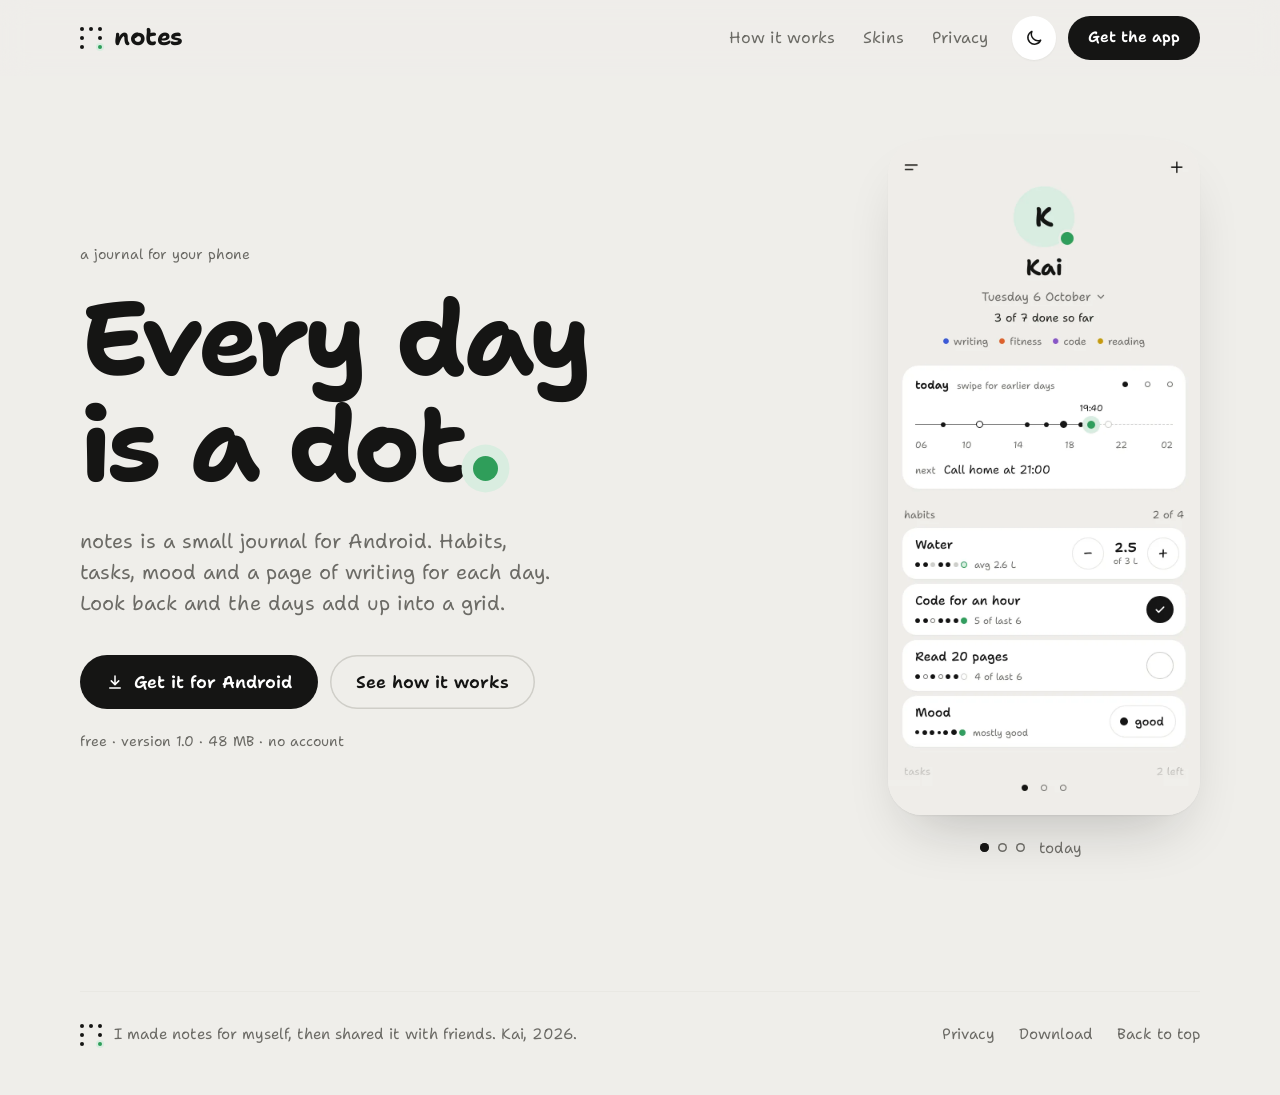
==== site/index.html @ 2ddec333 "feat: W1 skeleton with tokens, nav, hero, footer and light/dark toggle" ====
<!doctype html>
<html lang="en">
<head>
<meta charset="utf-8">
<meta name="viewport" content="width=device-width, initial-scale=1">
<title>notes, a journal for your phone</title>
<meta name="description" content="notes is a small journal for Android. Habits, tasks, mood and a page of writing for each day. Free, no account, everything stays on your phone.">
<meta name="theme-color" content="#EFEEEA" media="(prefers-color-scheme: light)">
<meta name="theme-color" content="#111110" media="(prefers-color-scheme: dark)">
<meta property="og:type" content="website">
<meta property="og:title" content="notes, a journal for your phone">
<meta property="og:description" content="Every day is a dot. Habits, tasks, mood and a page of writing for each day. Free, for Android.">
<link rel="icon" type="image/png" href="img/favicon.png">
<link rel="preconnect" href="https://fonts.googleapis.com">
<link rel="preconnect" href="https://fonts.gstatic.com" crossorigin>
<link rel="stylesheet" href="https://fonts.googleapis.com/css2?family=Shantell+Sans:wght@300..800&amp;display=swap">
<link rel="stylesheet" href="styles.css">
<script>try{var m=localStorage.getItem('notes-mode');if(m==='light'||m==='dark')document.documentElement.dataset.theme=m}catch(e){}</script>
<script src="main.js" defer></script>
</head>
<body id="top">

<div class="nav">
  <header class="wrap bar">
    <a class="brand" href="#top">
      <span class="mark pop" aria-hidden="true"><i></i><i></i><i></i><i></i><i></i><i></i><i></i></span>
      <b>notes</b>
    </a>
    <div class="bar-end">
      <nav class="navlinks" aria-label="Sections">
        <a href="#how">How it works</a>
        <a href="#skins">Skins</a>
        <a href="privacy.html">Privacy</a>
      </nav>
      <button class="tog lift" type="button" data-mode-toggle aria-label="Switch to dark mode" hidden>
        <svg class="on-light" aria-hidden="true" width="20" height="20" viewBox="0 0 24 24" fill="none" stroke="currentColor" stroke-width="1.8" stroke-linecap="round" stroke-linejoin="round"><path d="M20 14.5A8 8 0 0 1 9.5 4a8 8 0 1 0 10.5 10.5z"/></svg>
        <svg class="on-dark" aria-hidden="true" width="20" height="20" viewBox="0 0 24 24" fill="none" stroke="currentColor" stroke-width="1.8" stroke-linecap="round"><circle cx="12" cy="12" r="4.2"/><path d="M12 2.5v2.2M12 19.3v2.2M2.5 12h2.2M19.3 12h2.2M5.3 5.3l1.6 1.6M17.1 17.1l1.6 1.6M5.3 18.7l1.6-1.6M17.1 6.9l1.6-1.6"/></svg>
      </button>
      <a class="btn btn-ink lift" href="#get">Get the app</a>
    </div>
  </header>
</div>

<main>
  <section class="wrap hero">
    <div class="hero-text">
      <p class="label fu" style="animation-delay:.05s">a journal for your phone</p>
      <h1><span class="nb"><span class="w" style="animation-delay:.1s">Every</span> <span class="w" style="animation-delay:.2s">day</span></span> <span class="nb"><span class="w" style="animation-delay:.3s">is</span> <span class="w" style="animation-delay:.4s">a</span> <span class="w" style="animation-delay:.5s">dot</span><span class="hdot" aria-hidden="true"></span></span></h1>
      <p class="lead fu" style="animation-delay:.6s">notes is a small journal for Android. Habits, tasks, mood and a page of writing for each day. Look back and the days add up into a grid.</p>
      <div class="actions fu" style="animation-delay:.72s">
        <a class="btn btn-ink btn-lg lift bob" href="#get">
          <svg aria-hidden="true" width="18" height="18" viewBox="0 0 24 24" fill="none" stroke="currentColor" stroke-width="2" stroke-linecap="round" stroke-linejoin="round"><path d="M12 4v11M7 10.5l5 5 5-5M5 20h14"/></svg>
          Get it for Android
        </a>
        <a class="btn btn-ring btn-lg lift" href="#how">See how it works</a>
      </div>
      <p class="meta fu" style="animation-delay:.84s">free · version 1.0 · 48 MB · no account</p>
    </div>

    <div class="hero-phone fu" style="animation-delay:.3s">
      <div class="phone">
        <div class="p3">
          <img class="on-light" src="img/quiet-today-light.webp" width="780" height="1688" alt="The Today page: habits, mood, tasks and the day line">
          <img class="on-light" src="img/quiet-notes-light.webp" width="780" height="1688" alt="The Notes page: one page of writing for the day, with time chips">
          <img class="on-light" src="img/quiet-review-light.webp" width="780" height="1688" alt="The Review page: a grid where every day is a dot">
          <img class="on-dark" src="img/quiet-today-dark.webp" width="780" height="1688" alt="The Today page: habits, mood, tasks and the day line">
          <img class="on-dark" src="img/quiet-notes-dark.webp" width="780" height="1688" alt="The Notes page: one page of writing for the day, with time chips">
          <img class="on-dark" src="img/quiet-review-dark.webp" width="780" height="1688" alt="The Review page: a grid where every day is a dot">
        </div>
      </div>
      <div class="caption" aria-hidden="true">
        <span class="dots">
          <span><b class="c0"></b></span>
          <span><b class="c1"></b></span>
          <span><b class="c2"></b></span>
        </span>
        <span class="names">
          <span class="c0">today</span>
          <span class="c1">notes</span>
          <span class="c2">review</span>
        </span>
      </div>
    </div>
  </section>
</main>

<footer class="wrap foot">
  <div class="foot-in">
    <div class="foot-note">
      <span class="mark" aria-hidden="true"><i></i><i></i><i></i><i></i><i></i><i></i><i></i></span>
      <span>I made notes for myself, then shared it with friends. Kai, 2026.</span>
    </div>
    <nav aria-label="Footer">
      <a href="privacy.html">Privacy</a>
      <a href="#get">Download</a>
      <a href="#top">Back to top</a>
    </nav>
  </div>
</footer>

</body>
</html>
---- site/styles.css ----
/* notes site. Values come from the app's tokens (Quiet) and design/site/Main.dc.html.
   Light is the default; dark follows the system, and data-theme (set by main.js) overrides both. */

:root {
  color-scheme: light;
  --paper: #EFEEEA;
  --page: #FBFBF9;
  --card: #FFFFFF;
  --sel: #F5F4F1;
  --ink: #151514;
  --ink2: #6C6B66;
  --line: #E9E8E3;
  --faint: #CFCEC8;
  --empty: #E6E5E0;
  --chip: #E6E5E0;
  --on-ink: #FFFFFF;
  --acc: #2F9E5A;
  --soft: #D9EDE0;
  --glass: rgba(239, 238, 234, 0.78);
  --card-edge: 0 1px 2px rgba(21, 21, 20, 0.05);
  --frame: 0 1px 2px rgba(21, 21, 20, 0.05), 0 30px 60px -24px rgba(21, 21, 20, 0.24);
}

@media (prefers-color-scheme: dark) {
  :root:not([data-theme="light"]) {
    color-scheme: dark;
    --paper: #111110;
    --page: #161615;
    --card: #1C1C1B;
    --sel: #242422;
    --ink: #EDEDE8;
    --ink2: #9A9993;
    --line: #2A2A28;
    --faint: #4A4944;
    --empty: #2A2A28;
    --chip: #262624;
    --on-ink: #111110;
    --acc: #4CC77A;
    --soft: #1E3A28;
    --glass: rgba(17, 17, 16, 0.78);
    --card-edge: 0 0 0 1px #2A2A28;
    --frame: 0 0 0 1px #2A2A28, 0 30px 60px -24px rgba(0, 0, 0, 0.7);
  }
}

:root[data-theme="dark"] {
  color-scheme: dark;
  --paper: #111110;
  --page: #161615;
  --card: #1C1C1B;
  --sel: #242422;
  --ink: #EDEDE8;
  --ink2: #9A9993;
  --line: #2A2A28;
  --faint: #4A4944;
  --empty: #2A2A28;
  --chip: #262624;
  --on-ink: #111110;
  --acc: #4CC77A;
  --soft: #1E3A28;
  --glass: rgba(17, 17, 16, 0.78);
  --card-edge: 0 0 0 1px #2A2A28;
  --frame: 0 0 0 1px #2A2A28, 0 30px 60px -24px rgba(0, 0, 0, 0.7);
}

/* Things that exist twice, one per mode (phone screens, toggle icons). */
.on-dark { display: none; }
@media (prefers-color-scheme: dark) {
  :root:not([data-theme="light"]) .on-light { display: none; }
  :root:not([data-theme="light"]) .on-dark { display: revert; }
}
:root[data-theme="dark"] .on-light { display: none; }
:root[data-theme="dark"] .on-dark { display: revert; }

/* Base */
*, *::before, *::after { box-sizing: border-box; }
html { scroll-behavior: smooth; scroll-padding-top: 88px; }
body {
  margin: 0;
  min-height: 100vh;
  background: var(--paper);
  color: var(--ink);
  font-family: 'Shantell Sans', 'Comic Sans MS', system-ui, sans-serif;
  font-size: 16px;
  line-height: 1.55;
  transition: background-color .5s ease, color .5s ease;
}
a { color: inherit; }
button { font-family: inherit; cursor: pointer; }
a:focus-visible, button:focus-visible { outline: 2px solid var(--ink); outline-offset: 3px; }
.wrap { width: 100%; max-width: 1200px; margin: 0 auto; padding-left: clamp(16px, 4vw, 40px); padding-right: clamp(16px, 4vw, 40px); }
.nb { display: inline-block; white-space: nowrap; }

/* Pill buttons: 44px minimum, 54px in the hero */
.btn {
  display: inline-flex; align-items: center; justify-content: center; gap: 10px;
  height: 44px; padding: 0 20px; border: 0; border-radius: 999px;
  font-size: 15px; font-weight: 600; text-decoration: none; white-space: nowrap;
}
.btn-lg { height: 54px; padding: 0 26px; font-size: 17px; }
.btn-ink { background: var(--ink); color: var(--on-ink); }
.btn-ring { background: transparent; color: var(--ink); box-shadow: inset 0 0 0 1.5px var(--faint); }
.lift { transition: transform .35s cubic-bezier(.2, .7, .2, 1); }
.lift:hover { transform: translateY(-3px); }
.lift:active { transform: scale(.97); }
.bob:hover svg { animation: bob .9s ease-in-out infinite; }

/* Nav */
.nav { position: sticky; top: 0; z-index: 20; background: var(--glass); backdrop-filter: blur(14px); -webkit-backdrop-filter: blur(14px); }
.bar { display: flex; align-items: center; justify-content: space-between; gap: 16px; height: 76px; }
.brand { display: flex; align-items: center; gap: 12px; text-decoration: none; }
.brand b { font-size: 24px; font-weight: 700; letter-spacing: -0.5px; }
.bar-end { display: flex; align-items: center; gap: 12px; }
.navlinks { display: flex; align-items: center; gap: 28px; margin-right: 12px; font-size: 16px; }
.navlinks a { position: relative; text-decoration: none; color: var(--ink2); }
.navlinks a::after { content: ""; position: absolute; left: 0; right: 0; bottom: -4px; height: 1.5px; background: currentColor; transform: scaleX(0); transform-origin: left; transition: transform .35s cubic-bezier(.2, .7, .2, 1); }
.navlinks a:hover::after { transform: scaleX(1); }
@media (max-width: 760px) { .navlinks { display: none; } }
.tog { display: flex; align-items: center; justify-content: center; width: 44px; height: 44px; padding: 0; border: 0; border-radius: 50%; background: var(--card); color: var(--ink); box-shadow: var(--card-edge); }
.tog[hidden] { display: none; }

/* The logo: seven dots tracing an n, the last one glowing. 22px box, dot r = 0.249 of the step. */
.mark { position: relative; display: block; flex: none; width: 22px; height: 22px; }
.mark i { position: absolute; left: calc(var(--c) * 8.807px); top: calc(var(--w) * 8.807px); width: 4.386px; height: 4.386px; border-radius: 50%; background: var(--ink); }
.mark i:nth-child(1) { --c: 0; --w: 2; --i: 0; }
.mark i:nth-child(2) { --c: 0; --w: 1; --i: 1; }
.mark i:nth-child(3) { --c: 0; --w: 0; --i: 2; }
.mark i:nth-child(4) { --c: 1; --w: 0; --i: 3; }
.mark i:nth-child(5) { --c: 2; --w: 0; --i: 4; }
.mark i:nth-child(6) { --c: 2; --w: 1; --i: 5; }
.mark i:nth-child(7) { --c: 2; --w: 2; --i: 6; background: var(--acc); box-shadow: 0 0 0 2.083px var(--soft); --h0: 1.535px; --h1: 3.289px; }
.mark.pop i { animation: dotIn .5s cubic-bezier(.3, 1.4, .5, 1) calc(.05s + var(--i) * .08s) both; }
.mark.pop i:nth-child(7) { animation: dotIn .5s cubic-bezier(.3, 1.4, .5, 1) calc(.05s + var(--i) * .08s) both, breathe 4s ease-in-out calc(.85s + var(--i) * .08s) infinite; }

/* Hero */
.hero { display: flex; flex-wrap: wrap; align-items: center; gap: 56px; padding-top: clamp(28px, 5vw, 64px); padding-bottom: clamp(64px, 8vw, 112px); }
.hero-text { flex: 1 1 440px; min-width: 0; }
.label { margin: 0 0 20px; font-size: 14px; color: var(--ink2); }
h1 { margin: 0; font-size: clamp(54px, 8.4vw, 104px); line-height: 1.02; font-weight: 700; letter-spacing: -0.04em; text-wrap: balance; }
.w { display: inline-block; animation: rise .9s cubic-bezier(.2, .7, .2, 1) both; }
.hdot {
  display: inline-block; width: 0.24em; height: 0.24em; margin-left: 0.09em; border-radius: 50%;
  background: var(--acc); box-shadow: 0 0 0 0.11em var(--soft); --h0: 0.09em; --h1: 0.17em;
  transform-origin: 50% 100%;
  animation: dropIn .95s cubic-bezier(.3, .6, .5, 1) .75s both, breathe 3.2s ease-in-out 1.9s infinite;
}
.lead { margin: 28px 0 0; max-width: 480px; font-size: clamp(17px, 1.6vw, 20px); line-height: 1.55; color: var(--ink2); text-wrap: pretty; }
.actions { display: flex; flex-wrap: wrap; gap: 12px; margin-top: 36px; }
.meta { margin: 22px 0 0; font-size: 14px; color: var(--ink2); }
.fu { animation: fadeUp 1s cubic-bezier(.2, .7, .2, 1) both; }

/* Pages after Home: a narrow column and a smaller headline with the same full-stop dot */
.col { width: 100%; max-width: 720px; margin: 0 auto; padding: clamp(40px, 7vw, 88px) clamp(16px, 4vw, 40px) clamp(72px, 9vw, 120px); }
h1.sm { font-size: clamp(34px, 9.5vw, 72px); line-height: 1; letter-spacing: -0.035em; }
h1.sm .hdot { width: 0.19em; height: 0.19em; margin-left: 0.07em; box-shadow: 0 0 0 0.085em var(--soft); --h0: 0.07em; --h1: 0.15em; }
.bar-plain { height: 80px; }
.prose { margin: 28px 0 0; font-size: 18px; line-height: 1.6; color: var(--ink2); text-wrap: pretty; }

/* The hero phone: three screens swipe by themselves, 3.5 s each. Pauses on hover. */
.hero-phone { flex: 0 0 min(312px, 100%); margin: 0 auto; display: flex; flex-direction: column; align-items: center; gap: 22px; }
.phone { width: 100%; aspect-ratio: 312 / 675; border-radius: 11%/5.1%; overflow: hidden; background: var(--paper); box-shadow: var(--frame); transition: transform .6s cubic-bezier(.2, .7, .2, 1); }
.phone:hover { transform: translateY(-10px) rotate(-0.8deg); }
.p3 { display: flex; width: 300%; height: 100%; animation: pager 10.5s cubic-bezier(.65, 0, .35, 1) 1.8s infinite; }
.p3 img { flex: none; width: 33.3333%; height: 100%; display: block; }
.caption { display: flex; align-items: center; gap: 14px; }
.dots { display: flex; gap: 9px; }
.dots span { position: relative; width: 9px; height: 9px; border-radius: 50%; box-shadow: inset 0 0 0 1.5px var(--ink2); }
.dots b { position: absolute; inset: 0; border-radius: 50%; background: var(--ink); }
.names { position: relative; display: block; width: 70px; height: 20px; font-size: 15px; color: var(--ink2); }
.names span { position: absolute; left: 0; top: 0; }
.c1 { opacity: 0; }
.c2 { opacity: 0; }
.c0 { animation: cyc0 10.5s linear 1.8s infinite; }
.c1 { animation: cyc1 10.5s linear 1.8s infinite; }
.c2 { animation: cyc2 10.5s linear 1.8s infinite; }
.hero-phone:hover .p3, .hero-phone:hover .c0, .hero-phone:hover .c1, .hero-phone:hover .c2 { animation-play-state: paused; }

/* Footer */
.foot { padding-top: 32px; padding-bottom: 48px; }
.foot-in { display: flex; flex-wrap: wrap; align-items: center; justify-content: space-between; gap: 20px; padding-top: 32px; box-shadow: inset 0 1px 0 var(--line); }
.foot-note { display: flex; align-items: center; gap: 12px; font-size: 15px; color: var(--ink2); }
.foot nav { display: flex; gap: 24px; font-size: 15px; }
.foot nav a { color: var(--ink2); text-decoration: none; }

/* Keyframes, copied from the board */
@keyframes bob { 0%, 100% { transform: translateY(0); } 50% { transform: translateY(3px); } }
@keyframes rise { from { opacity: 0; transform: translateY(0.5em); } to { opacity: 1; transform: none; } }
@keyframes fadeUp { from { opacity: 0; transform: translateY(24px); } to { opacity: 1; transform: none; } }
@keyframes dotIn { 0% { opacity: 0; transform: scale(.2); } 70% { opacity: 1; transform: scale(1.2); } 100% { opacity: 1; transform: scale(1); } }
@keyframes dropIn { 0% { opacity: 0; transform: translateY(-0.9em) scale(.7); } 45% { opacity: 1; transform: translateY(0) scale(1.14, .84); } 65% { transform: translateY(-0.14em) scale(.96, 1.06); } 82% { transform: translateY(0) scale(1.03, .97); } 100% { opacity: 1; transform: none; } }
@keyframes breathe { 0%, 100% { box-shadow: 0 0 0 var(--h0) var(--soft); } 50% { box-shadow: 0 0 0 var(--h1) var(--soft); } }
@keyframes pager { 0%, 28% { transform: translateX(0); } 33.3%, 61.6% { transform: translateX(-33.3333%); } 66.6%, 95% { transform: translateX(-66.6667%); } 100% { transform: translateX(0); } }
@keyframes cyc0 { 0%, 28% { opacity: 1; } 33.3%, 95% { opacity: 0; } 100% { opacity: 1; } }
@keyframes cyc1 { 0%, 28% { opacity: 0; } 33.3%, 61.6% { opacity: 1; } 66.6%, 100% { opacity: 0; } }
@keyframes cyc2 { 0%, 61.6% { opacity: 0; } 66.6%, 95% { opacity: 1; } 100% { opacity: 0; } }

/* Reduced motion: everything shows at once, the hero phone stays on Today, nothing loops */
@media (prefers-reduced-motion: reduce) {
  *, *::before, *::after { animation-duration: .001ms !important; animation-delay: 0s !important; animation-iteration-count: 1 !important; transition-duration: .001ms !important; transition-delay: 0s !important; scroll-behavior: auto !important; }
  .p3 { animation: none !important; transform: none !important; }
  .c0 { animation: none !important; opacity: 1 !important; }
  .c1, .c2 { animation: none !important; opacity: 0 !important; }
}
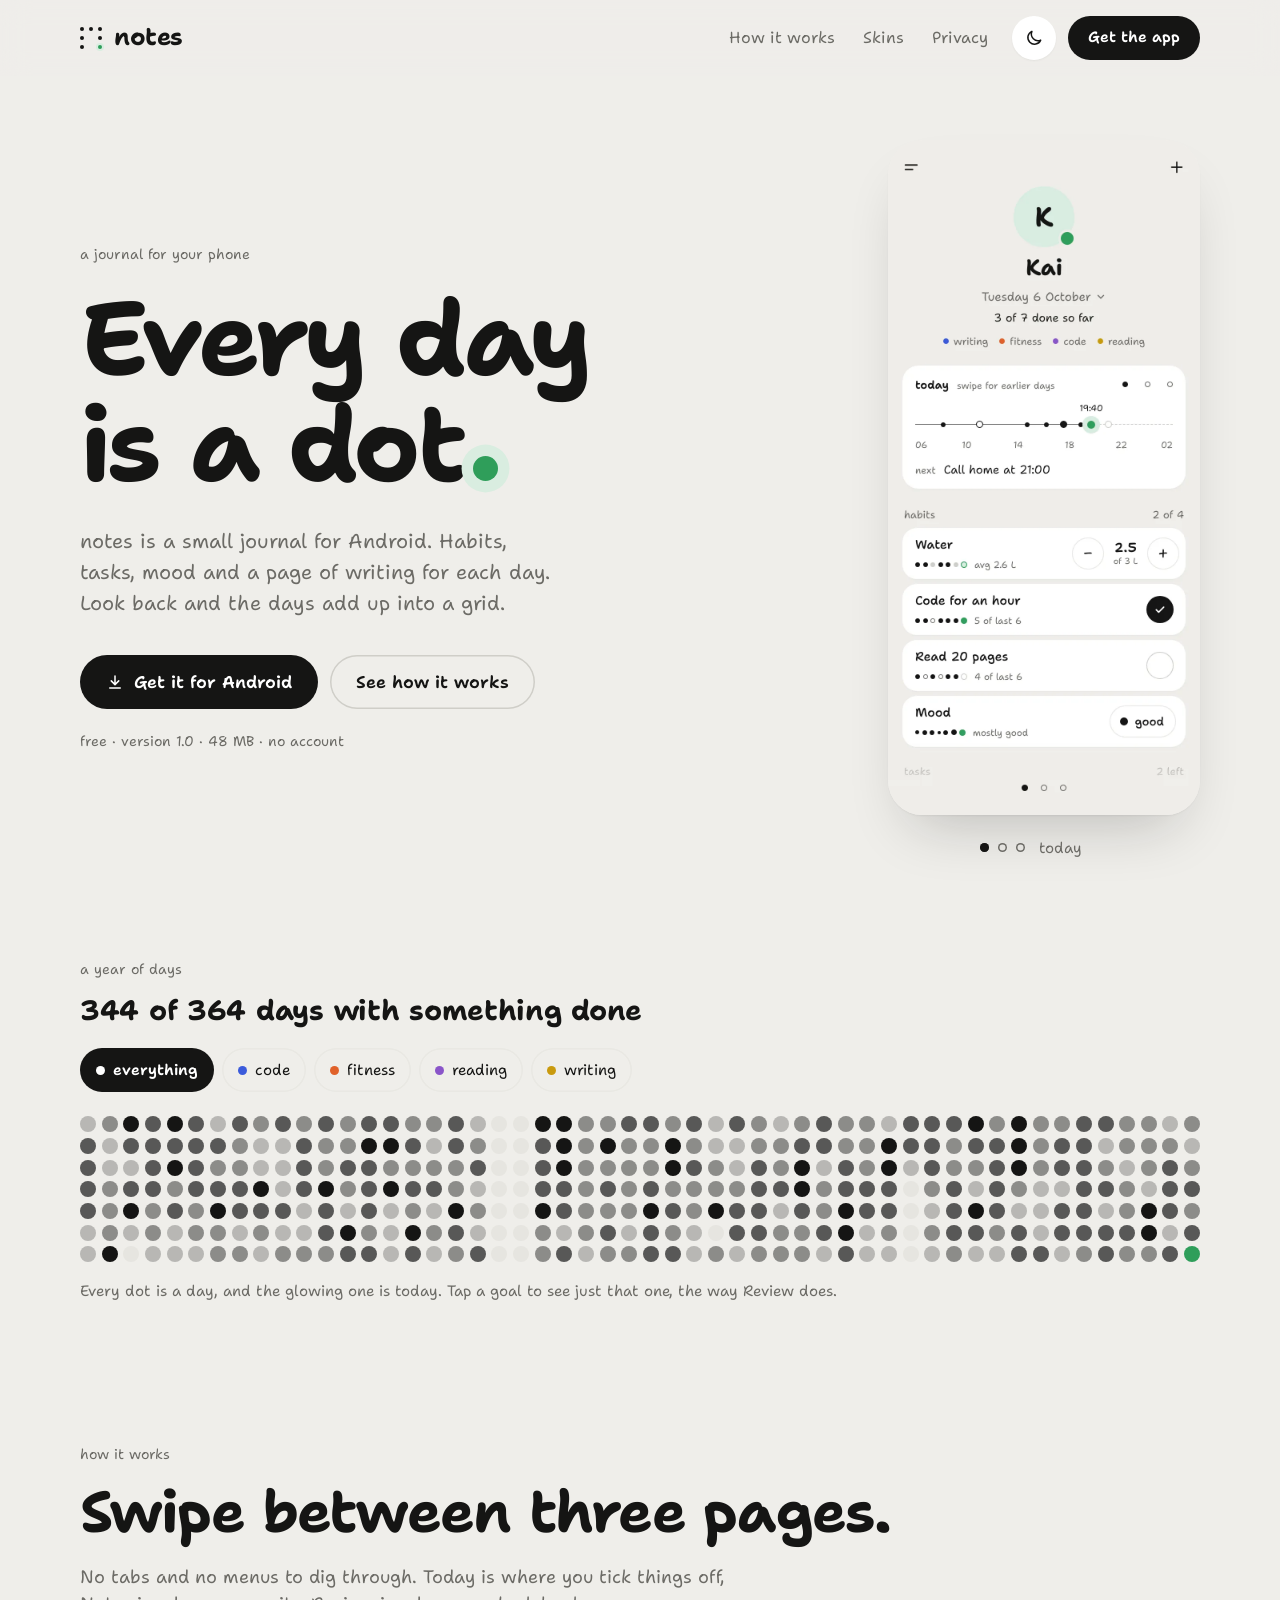
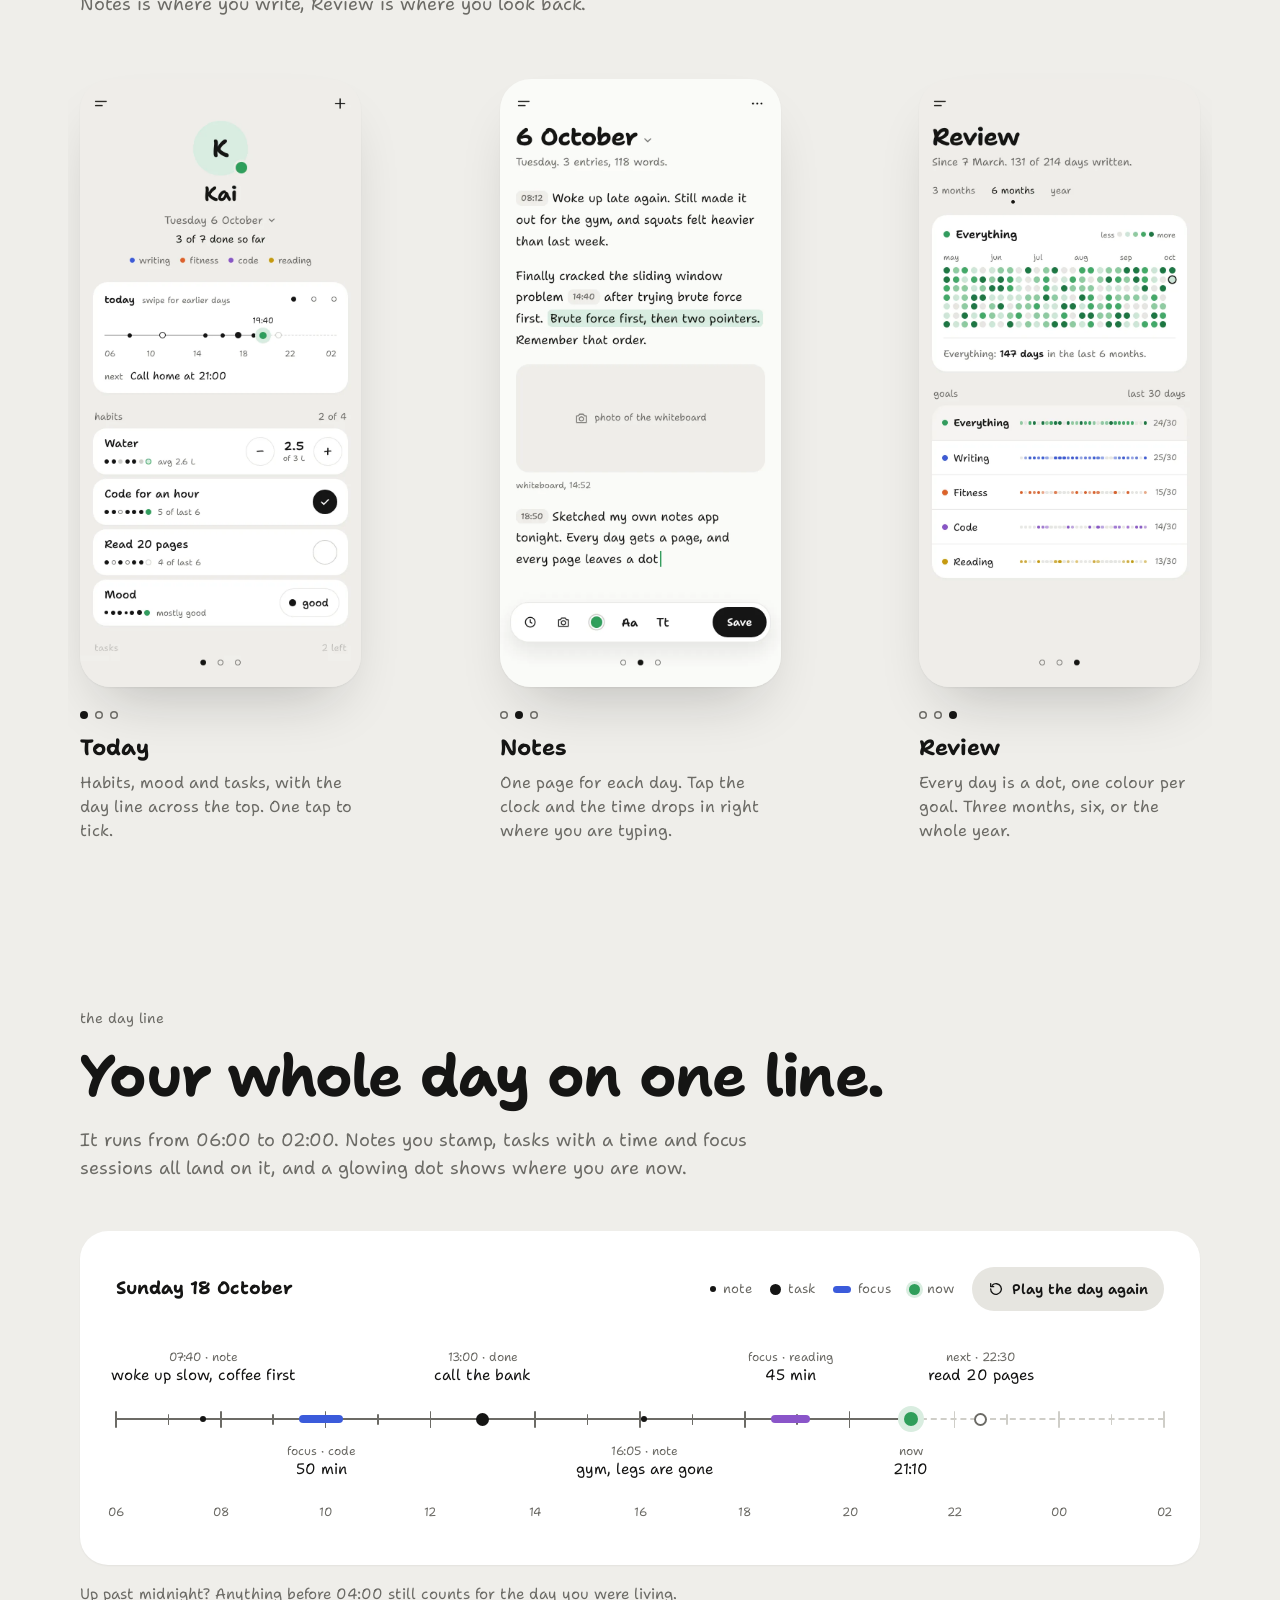
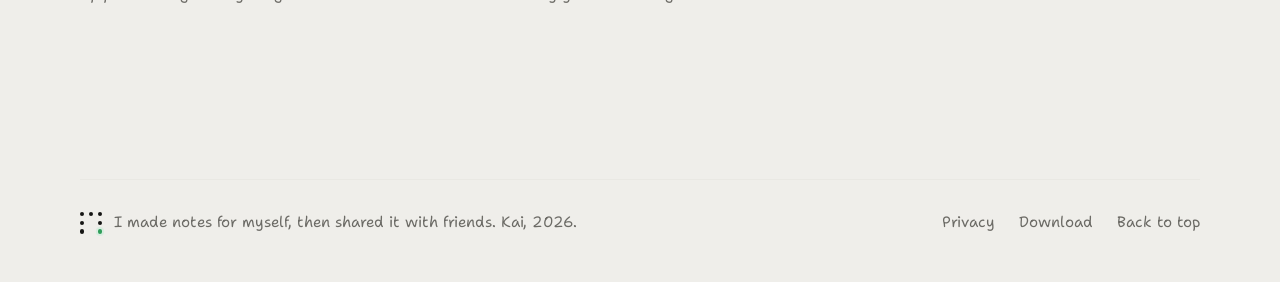
==== commit be72cee9: "feat: W2 year of days, how it works, the day line, scroll reveal" ====
--- a/site/index.html
+++ b/site/index.html
@@ -15,7 +15,7 @@
 <link rel="preconnect" href="https://fonts.gstatic.com" crossorigin>
 <link rel="stylesheet" href="https://fonts.googleapis.com/css2?family=Shantell+Sans:wght@300..800&amp;display=swap">
 <link rel="stylesheet" href="styles.css">
-<script>try{var m=localStorage.getItem('notes-mode');if(m==='light'||m==='dark')document.documentElement.dataset.theme=m}catch(e){}</script>
+<script>document.documentElement.className='js';try{var m=localStorage.getItem('notes-mode');if(m==='light'||m==='dark')document.documentElement.dataset.theme=m}catch(e){}</script>
 <script src="main.js" defer></script>
 </head>
 <body id="top">
@@ -82,6 +82,120 @@
       </div>
     </div>
   </section>
+
+  <section class="wrap sec" data-reveal>
+    <div class="year-head">
+      <div class="rv">
+        <p class="sl" style="margin-bottom:8px">a year of days</p>
+        <p class="year-count" data-year-count aria-live="polite">344 of 364 days with something done</p>
+      </div>
+      <div class="chips rv" role="group" aria-label="Show a goal" data-year-chips style="transition-delay:.1s" hidden>
+        <button class="chip" type="button" data-goal="-1" aria-pressed="true" style="--sw:var(--ink)"><span class="sw" aria-hidden="true"></span>everything</button>
+        <button class="chip" type="button" data-goal="0" aria-pressed="false" style="--sw:var(--g0)"><span class="sw" aria-hidden="true"></span>code</button>
+        <button class="chip" type="button" data-goal="1" aria-pressed="false" style="--sw:var(--g1)"><span class="sw" aria-hidden="true"></span>fitness</button>
+        <button class="chip" type="button" data-goal="2" aria-pressed="false" style="--sw:var(--g2)"><span class="sw" aria-hidden="true"></span>reading</button>
+        <button class="chip" type="button" data-goal="3" aria-pressed="false" style="--sw:var(--g3)"><span class="sw" aria-hidden="true"></span>writing</button>
+      </div>
+    </div>
+    <div class="year-grid" role="img" aria-label="A year of days as dots, 344 of 364 days with something done" data-year-grid></div>
+    <p class="year-note rv" style="transition-delay:.3s">Every dot is a day, and the glowing one is today. Tap a goal to see just that one, the way Review does.</p>
+  </section>
+
+  <section id="how" class="sec" data-reveal>
+    <div class="wrap">
+      <div class="rv sh">
+        <p class="sl">how it works</p>
+        <h2>Swipe between <span class="nb">three pages.</span></h2>
+        <p class="intro">No tabs and no menus to dig through. Today is where you tick things off, Notes is where you write, Review is where you look back.</p>
+      </div>
+      <div class="strip">
+        <figure class="step rv" style="transition-delay:.05s">
+          <div class="phone">
+            <img class="on-light" src="img/quiet-today-light.webp" width="780" height="1688" loading="lazy" alt="The Today page: habits, mood, tasks and the day line">
+            <img class="on-dark" src="img/quiet-today-dark.webp" width="780" height="1688" loading="lazy" alt="The Today page: habits, mood, tasks and the day line">
+          </div>
+          <figcaption>
+            <span class="pdots" aria-hidden="true"><i class="on"></i><i></i><i></i></span>
+            <b>Today</b>
+            <p class="step-d">Habits, mood and tasks, with the day line across the top. One tap to tick.</p>
+          </figcaption>
+        </figure>
+        <figure class="step rv" style="transition-delay:.18s">
+          <div class="phone">
+            <img class="on-light" src="img/quiet-notes-light.webp" width="780" height="1688" loading="lazy" alt="The Notes page: one page of writing for the day, with time chips">
+            <img class="on-dark" src="img/quiet-notes-dark.webp" width="780" height="1688" loading="lazy" alt="The Notes page: one page of writing for the day, with time chips">
+          </div>
+          <figcaption>
+            <span class="pdots" aria-hidden="true"><i></i><i class="on"></i><i></i></span>
+            <b>Notes</b>
+            <p class="step-d">One page for each day. Tap the clock and the time drops in right where you are typing.</p>
+          </figcaption>
+        </figure>
+        <figure class="step rv" style="transition-delay:.31s">
+          <div class="phone">
+            <img class="on-light" src="img/quiet-review-light.webp" width="780" height="1688" loading="lazy" alt="The Review page: a grid where every day is a dot">
+            <img class="on-dark" src="img/quiet-review-dark.webp" width="780" height="1688" loading="lazy" alt="The Review page: a grid where every day is a dot">
+          </div>
+          <figcaption>
+            <span class="pdots" aria-hidden="true"><i></i><i></i><i class="on"></i></span>
+            <b>Review</b>
+            <p class="step-d">Every day is a dot, one colour per goal. Three months, six, or the whole year.</p>
+          </figcaption>
+        </figure>
+      </div>
+    </div>
+  </section>
+
+  <section class="wrap sec day" data-reveal>
+    <div class="rv sh">
+      <p class="sl">the day line</p>
+      <h2><span class="nb">Your whole day</span> <span class="nb">on one line.</span></h2>
+      <p class="intro">It runs from 06:00 to 02:00. Notes you stamp, tasks with a time and focus sessions all land on it, and a glowing dot shows where you are now.</p>
+    </div>
+    <div class="day-card rv">
+      <div class="day-top">
+        <span class="day-date">Sunday 18 October</span>
+        <div class="day-tools">
+          <span class="legend">
+            <span><i aria-hidden="true" style="width:6px;height:6px"></i>note</span>
+            <span><i aria-hidden="true" style="width:11px;height:11px"></i>task</span>
+            <span><i aria-hidden="true" style="width:18px;height:7px;border-radius:4px;background:var(--g0)"></i>focus</span>
+            <span><i aria-hidden="true" style="width:11px;height:11px;background:var(--acc);box-shadow:0 0 0 3px var(--soft)"></i>now</span>
+          </span>
+          <button class="btn-chip lift" type="button" data-day-replay hidden>
+            <svg aria-hidden="true" width="16" height="16" viewBox="0 0 24 24" fill="none" stroke="currentColor" stroke-width="2" stroke-linecap="round" stroke-linejoin="round"><path d="M4 12a8 8 0 1 0 2.4-5.7"/><path d="M4 4v4.5h4.5"/></svg>
+            Play the day again
+          </button>
+        </div>
+      </div>
+      <div class="trackbox">
+        <div class="dl" data-day-line role="img" aria-label="A day line from 06:00 to 02:00 with notes, a task, two focus sessions, the current time at 21:10 and a task coming up at 22:30">
+          <span class="dlp"></span>
+          <span class="dlf"></span>
+          <i class="tk M" style="--i:0"></i><i class="tk" style="--i:1"></i><i class="tk M" style="--i:2"></i><i class="tk" style="--i:3"></i><i class="tk M" style="--i:4"></i><i class="tk" style="--i:5"></i><i class="tk M" style="--i:6"></i>
+          <i class="tk" style="--i:7"></i><i class="tk M" style="--i:8"></i><i class="tk" style="--i:9"></i><i class="tk M" style="--i:10"></i><i class="tk" style="--i:11"></i><i class="tk M" style="--i:12"></i><i class="tk" style="--i:13"></i>
+          <i class="tk M" style="--i:14"></i><i class="tk" style="--i:15"></i><i class="tk M f" style="--i:16"></i><i class="tk f" style="--i:17"></i><i class="tk M f" style="--i:18"></i><i class="tk f" style="--i:19"></i><i class="tk M f" style="--i:20"></i>
+          <span class="hr" style="--i:0">06</span><span class="hr" style="--i:2">08</span><span class="hr" style="--i:4">10</span><span class="hr" style="--i:6">12</span><span class="hr" style="--i:8">14</span><span class="hr" style="--i:10">16</span>
+          <span class="hr" style="--i:12">18</span><span class="hr" style="--i:14">20</span><span class="hr" style="--i:16">22</span><span class="hr" style="--i:18">00</span><span class="hr" style="--i:20">02</span>
+          <span class="dm at" style="--h:7;--m:40;--s:6px"></span>
+          <span class="dbar at" style="--h:9;--m:30;--dur:50;background:var(--g0)"></span>
+          <span class="dm at" style="--h:13;--s:13px"></span>
+          <span class="dm at" style="--h:16;--m:5;--s:6px"></span>
+          <span class="dbar at" style="--h:18;--m:30;--dur:45;background:var(--g2)"></span>
+          <span class="dm next at" style="--h:22;--m:30;--s:13px"></span>
+          <span class="dln"></span>
+          <span class="dll up at" style="--h:7;--m:40"><small>07:40 · note</small><span>woke up slow, coffee first</span></span>
+          <span class="dll dn at" style="--h:9;--m:55;--d:calc((10 + 20 / 60 - 6) / 20 * 100 / var(--now) * 3.6s)"><small>focus · code</small><span>50 min</span></span>
+          <span class="dll up at" style="--h:13"><small>13:00 · done</small><span>call the bank</span></span>
+          <span class="dll dn at" style="--h:16;--m:5"><small>16:05 · note</small><span>gym, legs are gone</span></span>
+          <span class="dll up at" style="--h:18;--m:52.5;--d:calc((19 + 15 / 60 - 6) / 20 * 100 / var(--now) * 3.6s)"><small>focus · reading</small><span>45 min</span></span>
+          <span class="dll dn at" style="--h:21;--m:10;--d:3.6s"><small>now</small><span>21:10</span></span>
+          <span class="dll up at" style="--h:22;--m:30;--d:3.9s"><small>next · 22:30</small><span>read 20 pages</span></span>
+        </div>
+      </div>
+    </div>
+    <p class="day-note rv" style="transition-delay:.3s">Up past midnight? Anything before 04:00 still counts for the day you were living.</p>
+  </section>
 </main>
 
 <footer class="wrap foot">
--- a/site/styles.css
+++ b/site/styles.css
@@ -18,6 +18,10 @@
   --soft: #D9EDE0;
   --glass: rgba(239, 238, 234, 0.78);
   --card-edge: 0 1px 2px rgba(21, 21, 20, 0.05);
+  --g0: #3B5BDB;
+  --g1: #E0612A;
+  --g2: #8A55C9;
+  --g3: #C99A0E;
   --frame: 0 1px 2px rgba(21, 21, 20, 0.05), 0 30px 60px -24px rgba(21, 21, 20, 0.24);
 }
 
@@ -39,6 +43,10 @@
     --soft: #1E3A28;
     --glass: rgba(17, 17, 16, 0.78);
     --card-edge: 0 0 0 1px #2A2A28;
+    --g0: #7C93F0;
+    --g1: #F08A55;
+    --g2: #B08AE6;
+    --g3: #E6B93A;
     --frame: 0 0 0 1px #2A2A28, 0 30px 60px -24px rgba(0, 0, 0, 0.7);
   }
 }
@@ -60,6 +68,10 @@
   --soft: #1E3A28;
   --glass: rgba(17, 17, 16, 0.78);
   --card-edge: 0 0 0 1px #2A2A28;
+  --g0: #7C93F0;
+  --g1: #F08A55;
+  --g2: #B08AE6;
+  --g3: #E6B93A;
   --frame: 0 0 0 1px #2A2A28, 0 30px 60px -24px rgba(0, 0, 0, 0.7);
 }
 
@@ -175,6 +187,105 @@
 .c2 { animation: cyc2 10.5s linear 1.8s infinite; }
 .hero-phone:hover .p3, .hero-phone:hover .c0, .hero-phone:hover .c1, .hero-phone:hover .c2 { animation-play-state: paused; }
 
+/* Sections: one header for all of them (label, heading, intro), and the scroll reveal.
+   Content is only hidden when JS is on (the .js class), so with JS off everything just shows. */
+.sec { padding-bottom: clamp(88px, 11vw, 152px); }
+.sh { margin-bottom: clamp(32px, 4vw, 48px); }
+.sl { margin: 0 0 16px; font-size: 14px; color: var(--ink2); }
+h2 { margin: 0; font-size: clamp(36px, 4.8vw, 58px); line-height: 1.06; font-weight: 700; letter-spacing: -0.03em; text-wrap: balance; }
+.intro { margin: 20px 0 0; max-width: 680px; font-size: 18px; line-height: 1.55; color: var(--ink2); text-wrap: pretty; }
+.js .rv { opacity: 0; transform: translateY(28px); transition: opacity .9s cubic-bezier(.2, .7, .2, 1), transform .9s cubic-bezier(.2, .7, .2, 1); }
+.js .in .rv { opacity: 1; transform: none; }
+
+/* A year of days: 52 x 7 dots, filled column by column, today glows */
+.year-head { display: flex; flex-wrap: wrap; align-items: flex-end; justify-content: space-between; gap: 16px 32px; margin-bottom: 24px; }
+.year-count { margin: 0; font-size: clamp(22px, 2.4vw, 28px); font-weight: 700; letter-spacing: -0.01em; }
+.chips { display: flex; flex-wrap: wrap; gap: 8px; }
+.chips[hidden] { display: none; }
+.chip { display: flex; align-items: center; gap: 8px; height: 44px; padding: 0 16px; border: 0; border-radius: 22px; background: transparent; color: var(--ink); font-size: 15px; box-shadow: inset 0 0 0 1.5px var(--line); transition: background-color .3s ease, color .3s ease, transform .35s cubic-bezier(.2, .7, .2, 1); }
+.chip[aria-pressed="true"] { background: var(--ink); color: var(--on-ink); font-weight: 600; box-shadow: none; }
+.chip .sw { display: block; width: 9px; height: 9px; border-radius: 50%; background: var(--sw); }
+.chip[aria-pressed="true"] .sw { background: var(--on-ink); }
+.chip:hover { transform: translateY(-3px); }
+.chip:active { transform: scale(.97); }
+.year-grid { --c: var(--ink); display: grid; grid-auto-flow: column; grid-template-rows: repeat(7, auto); grid-template-columns: repeat(52, minmax(0, 1fr)); gap: clamp(2px, 0.45vw, 6px); }
+.yd { display: block; aspect-ratio: 1; border-radius: 50%; opacity: 0; background: var(--empty); transition: background-color .55s ease calc(var(--col) * 7ms); }
+.yd[data-l="4"] { background: var(--c); }
+@supports (background: color-mix(in srgb, red 50%, transparent)) {
+  .yd[data-l="1"] { background: color-mix(in srgb, var(--c) 25%, transparent); }
+  .yd[data-l="2"] { background: color-mix(in srgb, var(--c) 45%, transparent); }
+  .yd[data-l="3"] { background: color-mix(in srgb, var(--c) 69%, transparent); }
+}
+@supports not (background: color-mix(in srgb, red 50%, transparent)) {
+  .yd[data-l="1"], .yd[data-l="2"], .yd[data-l="3"] { background: var(--c); }
+}
+.yd.today { background: var(--acc); --h0: 2px; --h1: 5px; }
+.in .yd { animation: dotIn .45s cubic-bezier(.3, 1.4, .5, 1) calc(var(--col) * 26ms + var(--row) * 14ms) both; }
+.in .yd.today { animation: dotIn .45s cubic-bezier(.3, 1.4, .5, 1) calc(var(--col) * 26ms + var(--row) * 14ms) both, breathe 3.2s ease-in-out calc(var(--col) * 26ms + var(--row) * 14ms + 600ms) infinite; }
+.year-note { margin: 18px 0 0; font-size: 15px; color: var(--ink2); }
+
+/* How it works: three phones. Spread to the content edges on desktop, a snap strip on phones. */
+.strip { display: flex; gap: 56px; justify-content: space-between; overflow-x: auto; scroll-snap-type: x mandatory; scrollbar-width: none; padding: 12px 12px 24px; margin: 0 -12px; }
+.strip::-webkit-scrollbar { display: none; }
+.strip > * { flex: 0 0 auto; scroll-snap-align: center; }
+@media (max-width: 1040px) { .strip { justify-content: flex-start; gap: 20px; } }
+.step { margin: 0; width: 281px; }
+.phone > img { width: 100%; height: 100%; vertical-align: top; }
+.step figcaption { margin-top: 24px; }
+.pdots { display: flex; gap: 7px; margin-bottom: 12px; }
+.pdots i { display: block; width: 8px; height: 8px; border-radius: 50%; box-shadow: inset 0 0 0 1.5px var(--ink2); }
+.pdots i.on { background: var(--ink); box-shadow: none; }
+.step b { display: block; font-size: 22px; }
+.step-d { margin: 6px 0 0; font-size: 16px; line-height: 1.5; color: var(--ink2); }
+
+/* The day line, 06:00 to 02:00. A time becomes a place with --h (hour; 24 and up is after midnight) and --m (minutes):
+   x = (h + m/60 - 6) / 20 of the width, the app's xOnDayLine() as percentages. The same x sets each mark's delay,
+   so the line reaches a mark just as it pops in. It plays once when the section is revealed; "off" resets it for a replay. */
+.day-card { border-radius: 28px; background: var(--card); box-shadow: var(--card-edge); padding: clamp(20px, 3vw, 36px); transition-delay: .12s; }
+.day-top { display: flex; flex-wrap: wrap; align-items: center; justify-content: space-between; gap: 12px 24px; margin-bottom: 8px; }
+.day-date { font-size: 18px; font-weight: 700; }
+.day-tools { display: flex; flex-wrap: wrap; align-items: center; gap: 10px 18px; }
+.legend { display: flex; flex-wrap: wrap; align-items: center; gap: 8px 18px; font-size: 13px; color: var(--ink2); }
+.legend span { display: flex; align-items: center; gap: 7px; }
+.legend i { display: block; border-radius: 50%; background: var(--ink); }
+.btn-chip { display: flex; align-items: center; gap: 8px; height: 44px; padding: 0 16px; border: 0; border-radius: 22px; background: var(--chip); color: var(--ink); font-size: 14px; font-weight: 600; }
+.btn-chip[hidden] { display: none; }
+.trackbox { overflow-x: auto; scrollbar-width: none; margin: 0 -16px; padding: 0 16px; }
+.trackbox::-webkit-scrollbar { display: none; }
+.dl { --LY: 100px; --now: calc((21 + 10 / 60 - 6) / 20 * 100); position: relative; min-width: 980px; height: 210px; }
+.dl > * { position: absolute; }
+.dl .at { --x: calc((var(--h) + var(--m, 0) / 60 - 6) / 20 * 100); --d: calc(var(--x) / var(--now) * 3.6s); left: calc(var(--x) * 1%); }
+.dlp { left: 0; top: calc(var(--LY) - 1px); height: 2px; width: calc(var(--now) * 1%); border-radius: 1px; background: var(--ink2); }
+.dlf { left: calc(var(--now) * 1%); right: 0; top: calc(var(--LY) - 1px); height: 0; border-top: 2px dashed var(--faint); }
+.tk { left: calc(var(--i) * 5%); top: calc(var(--LY) - 5px); width: 1.5px; height: 11px; margin-left: -0.75px; border-radius: 1px; background: var(--ink2); }
+.tk.M { top: calc(var(--LY) - 8px); height: 17px; }
+.tk.f { background: var(--faint); }
+.hr { left: calc(var(--i) * 5%); top: 184px; transform: translateX(-50%); font-size: 12px; color: var(--ink2); }
+.dm { top: calc(var(--LY) - var(--s) / 2); width: var(--s); height: var(--s); margin-left: calc(var(--s) / -2); border-radius: 50%; background: var(--ink); }
+.dm.next { background: var(--card); box-shadow: inset 0 0 0 2px var(--ink2); --d: 3.8s; }
+.dbar { top: calc(var(--LY) - 4px); height: 8px; width: calc(var(--dur) / 60 / 20 * 100%); border-radius: 4px; transform-origin: left; }
+.dln { left: calc(var(--now) * 1%); top: calc(var(--LY) - 7px); width: 14px; height: 14px; margin-left: -7px; border-radius: 50%; background: var(--acc); box-shadow: 0 0 0 6px var(--soft); --h0: 5px; --h1: 10px; }
+.dll { transform: translateX(-50%); text-align: center; white-space: nowrap; line-height: 1.35; }
+.dll.up { top: 30px; }
+.dll.dn { top: 124px; }
+.dll small { display: block; font-size: 12px; color: var(--ink2); }
+.dll span { display: block; font-size: 15px; color: var(--ink); }
+.day-note { margin: 18px 0 0; font-size: 15px; color: var(--ink2); }
+
+/* before it is revealed (and while "off") the line is empty; with JS off it simply shows the finished day */
+.js .day:not(.in) .dlp, .dl.off .dlp { width: 0; }
+.js .day:not(.in) :is(.dlf, .dm, .dbar, .dll, .dln), .dl.off :is(.dlf, .dm, .dbar, .dll, .dln) { opacity: 0; }
+.in .dl:not(.off) .dlp { animation: dlGrow 3.6s linear both; }
+.in .dl:not(.off) .dlf { animation: dlShow .8s ease 3.5s both; }
+.in .dl:not(.off) :is(.dm, .dbar) { animation: dlPop .5s cubic-bezier(.3, 1.5, .5, 1) var(--d) both; }
+.in .dl:not(.off) .dll { animation: dlLabel .6s ease var(--d) both; }
+.in .dl:not(.off) .dln { animation: dlMove 3.6s linear both, breathe 3.2s ease-in-out 3.7s infinite; }
+@keyframes dlGrow { from { width: 0; } to { width: calc(var(--now) * 1%); } }
+@keyframes dlMove { from { left: 0; } to { left: calc(var(--now) * 1%); } }
+@keyframes dlPop { 0% { opacity: 0; transform: scale(.2); } 70% { opacity: 1; transform: scale(1.3); } 100% { opacity: 1; transform: scale(1); } }
+@keyframes dlLabel { from { opacity: 0; transform: translate(-50%, 6px); } to { opacity: 1; transform: translate(-50%, 0); } }
+@keyframes dlShow { from { opacity: 0; } to { opacity: 1; } }
+
 /* Footer */
 .foot { padding-top: 32px; padding-bottom: 48px; }
 .foot-in { display: flex; flex-wrap: wrap; align-items: center; justify-content: space-between; gap: 20px; padding-top: 32px; box-shadow: inset 0 1px 0 var(--line); }
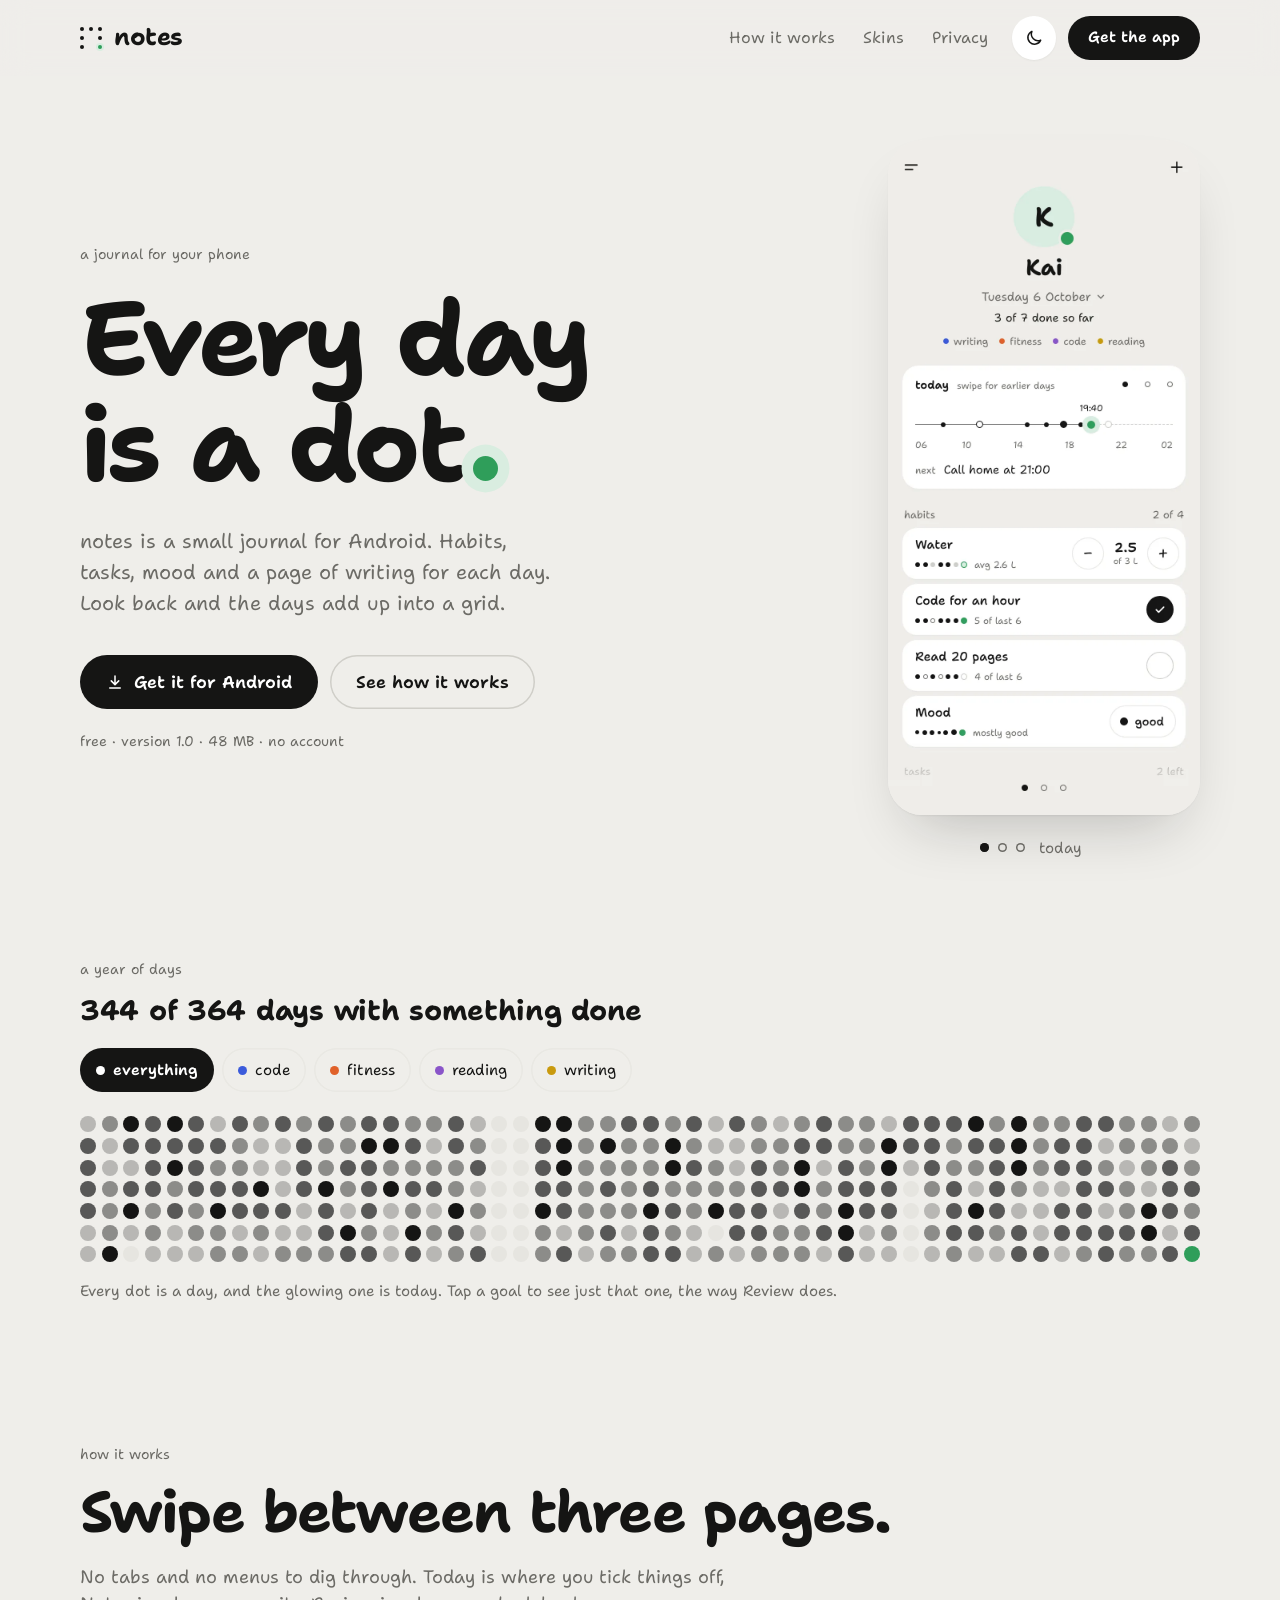
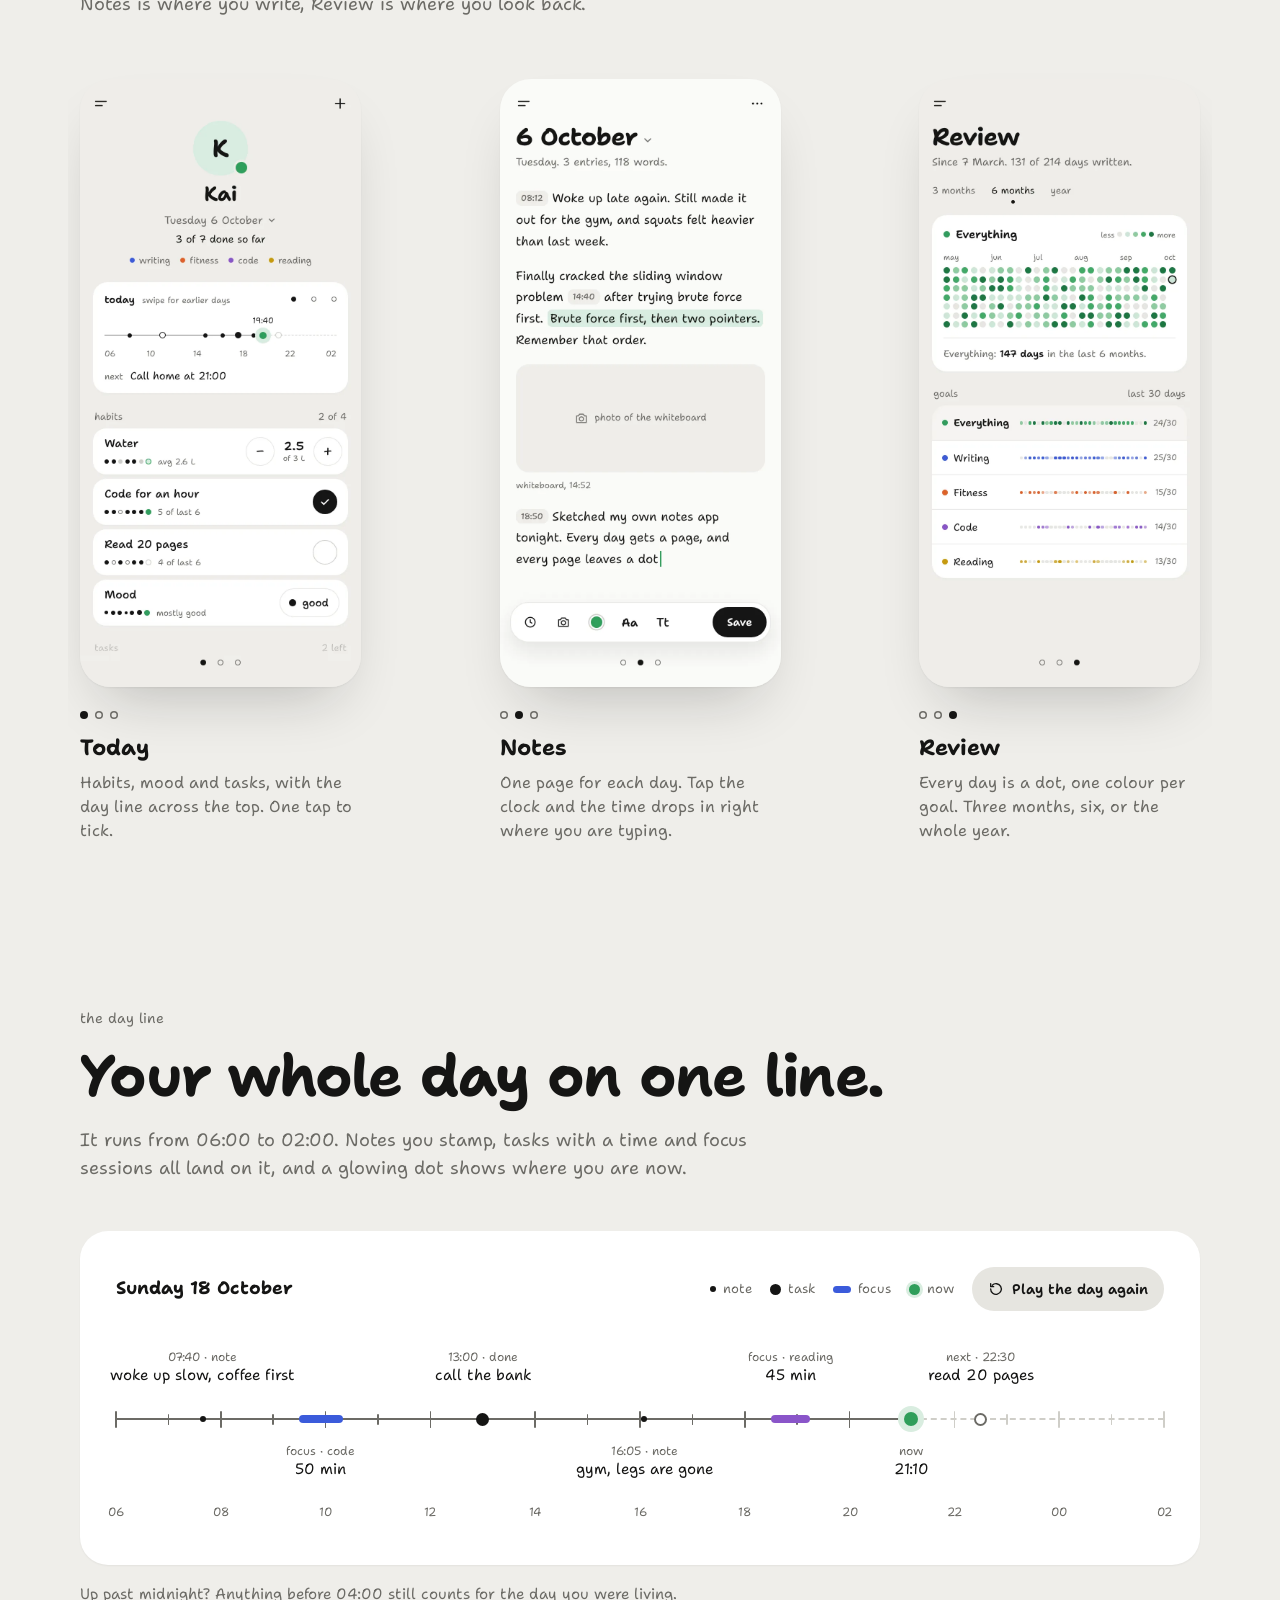
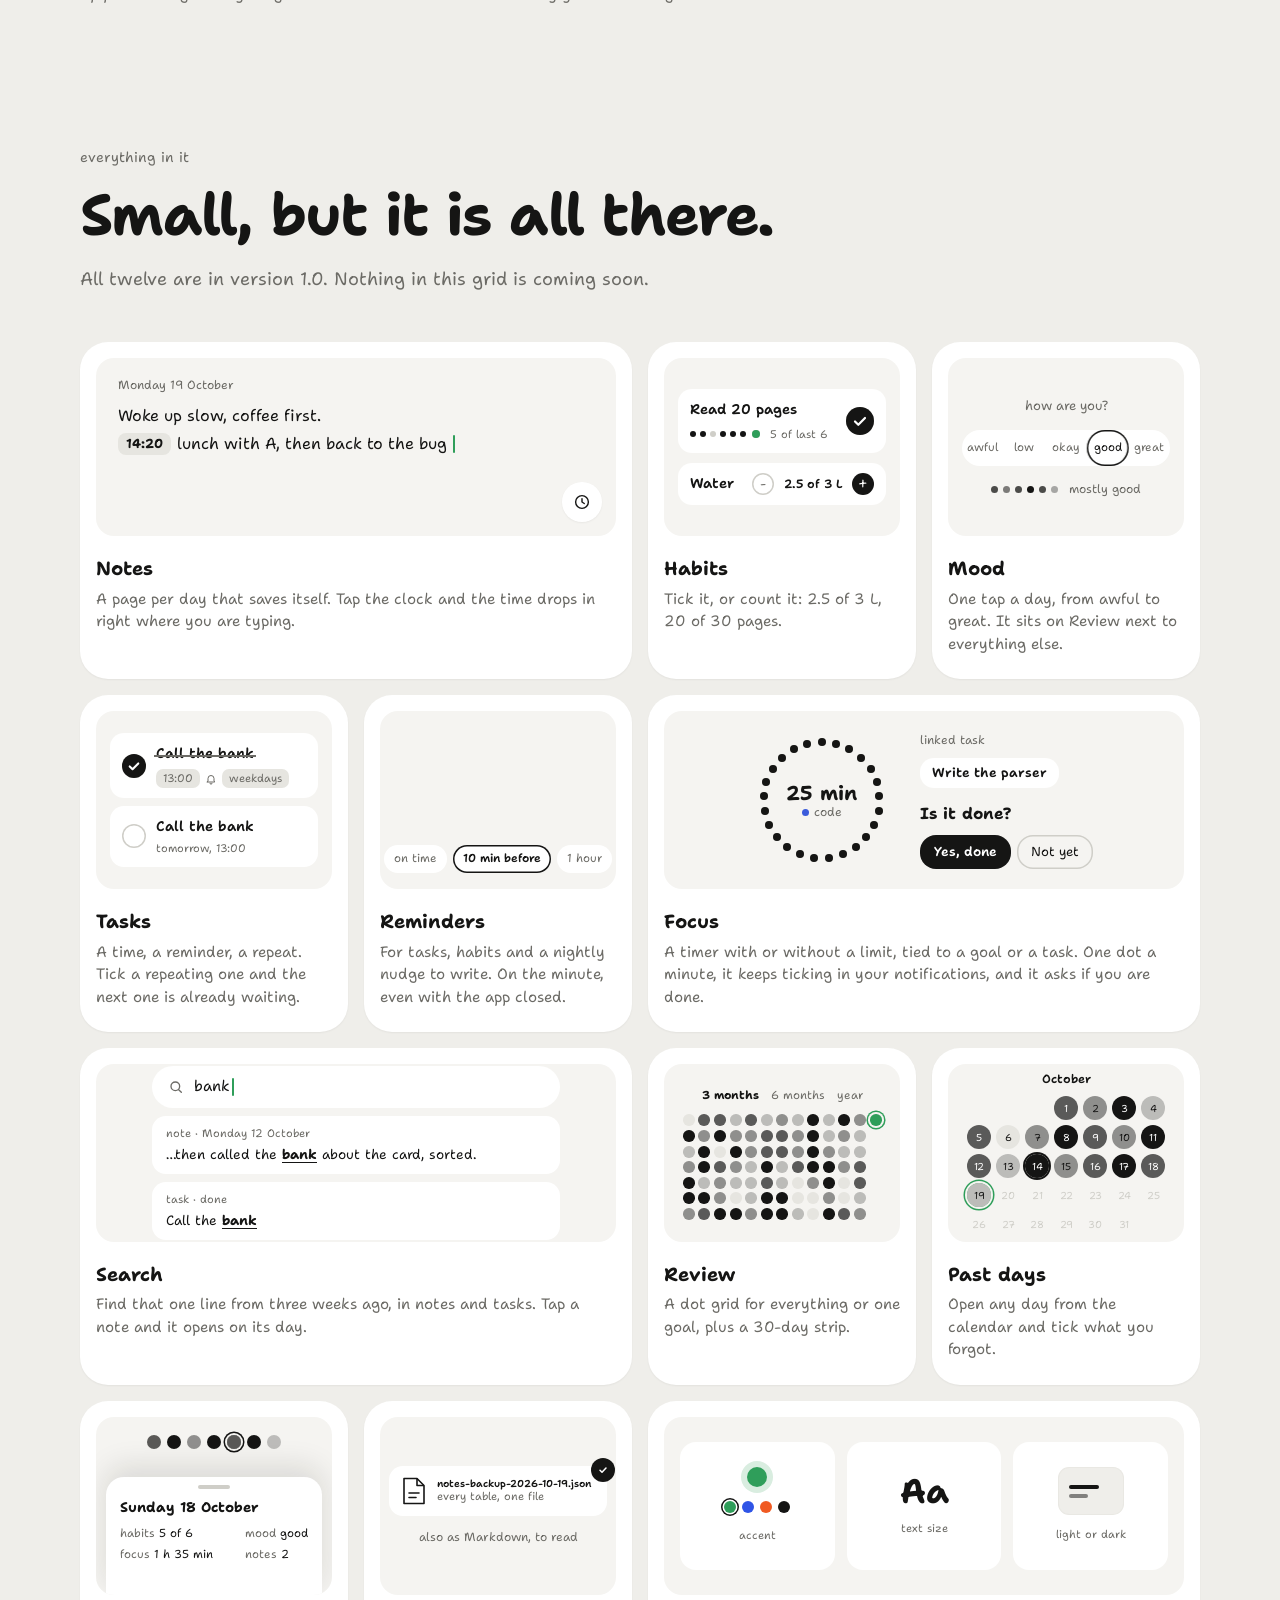
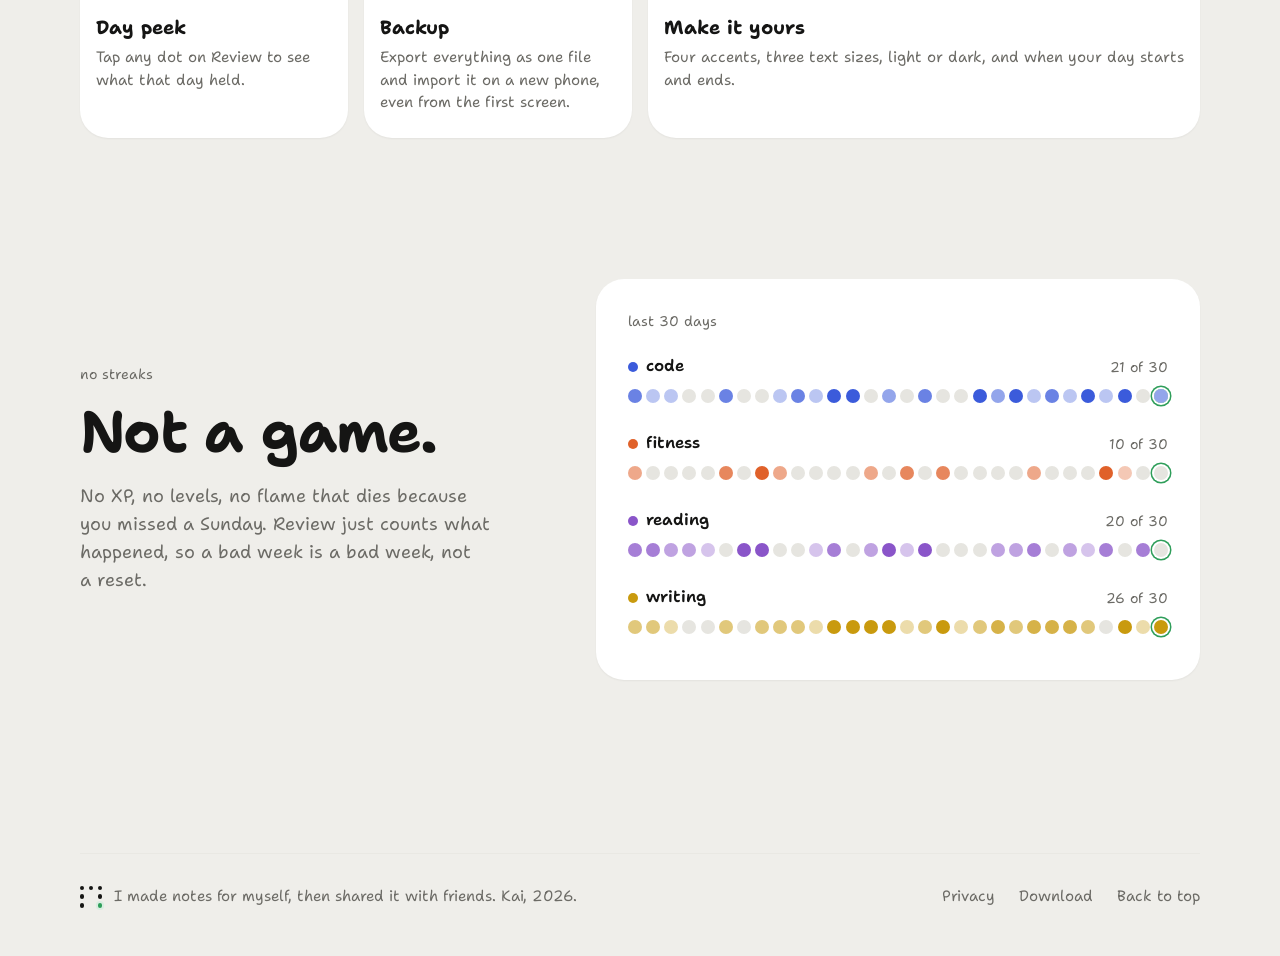
==== commit 5883c9a8: "feat: W2 everything in it (12 tiles) and not a game" ====
--- a/site/index.html
+++ b/site/index.html
@@ -196,6 +196,306 @@
     </div>
     <p class="day-note rv" style="transition-delay:.3s">Up past midnight? Anything before 04:00 still counts for the day you were living.</p>
   </section>
+
+  <section class="wrap sec" data-reveal>
+    <div class="rv sh">
+      <p class="sl">everything in it</p>
+      <h2><span class="nb">Small, but</span> <span class="nb">it is all there.</span></h2>
+      <p class="intro">All twelve are in version 1.0. Nothing in this grid is coming soon.</p>
+      <p class="f-hint">Swipe sideways to see them all.</p>
+    </div>
+    <div class="bento">
+
+      <article class="f-tile span2 rv">
+        <div class="f-demo" aria-hidden="true" style="justify-content:flex-start;align-items:stretch">
+          <div style="position:relative;width:100%;padding:18px 22px;display:flex;flex-direction:column;align-items:flex-start;gap:2px;font-size:16px;line-height:1.6;text-align:left">
+            <span style="margin-bottom:6px;font-size:12px;color:var(--ink2)">Monday 19 October</span>
+            <span class="f-type" style="--d:.3s;--dur:1.1s;--steps:26">Woke up slow, coffee first.</span>
+            <span style="display:flex;align-items:center;gap:6px;white-space:nowrap">
+              <span class="f-pop" style="--d:1.75s;padding:0 8px;border-radius:8px;background:var(--chip);font-size:13px;font-weight:700;line-height:22px">14:20</span>
+              <span class="f-type" style="--d:2s;--dur:1.4s;--steps:30">lunch with A, then back to the bug</span>
+              <span class="f-caret" style="--d:3.4s;display:inline-block;width:2px;height:18px;border-radius:1px;background:var(--acc)"></span>
+            </span>
+            <span style="position:absolute;right:14px;bottom:14px;display:flex;align-items:center;justify-content:center;width:40px;height:40px;border-radius:20px;background:var(--card);box-shadow:var(--card-edge)">
+              <svg width="18" height="18" viewBox="0 0 24 24" fill="none" stroke="currentColor" stroke-width="1.9" stroke-linecap="round" stroke-linejoin="round"><circle cx="12" cy="12" r="8.5"/><path d="M12 7.5V12l3 2"/></svg>
+              <span class="f-tap" style="--d:1.45s;position:absolute;inset:0;border-radius:20px;box-shadow:0 0 0 2px var(--ink)"></span>
+            </span>
+          </div>
+        </div>
+        <h3>Notes</h3>
+        <p>A page per day that saves itself. Tap the clock and the time drops in right where you are typing.</p>
+      </article>
+
+      <article class="f-tile rv" style="transition-delay:.06s">
+        <div class="f-demo" aria-hidden="true">
+          <div class="stack">
+            <div class="row" style="justify-content:space-between">
+              <span style="display:flex;flex-direction:column;gap:5px;min-width:0">
+                <span class="t">Read 20 pages</span>
+                <span class="dotrow">
+                  <i></i><i></i><i class="h"></i><i></i><i></i><i></i>
+                  <span class="ck" style="width:8px;height:8px;margin-left:2px"><b class="f-pop" style="--d:1.15s;background:var(--acc)"></b></span>
+                  <span class="sub" style="margin-left:6px">5 of last 6</span>
+                </span>
+              </span>
+              <span class="ck" style="width:28px;height:28px">
+                <b class="f-pop" style="--d:.9s"></b>
+                <svg class="f-chk" width="28" height="28" viewBox="0 0 28 28" fill="none" stroke="var(--on-ink)" stroke-width="2.2" stroke-linecap="round" stroke-linejoin="round"><path d="M9 14.5l3.3 3.3L19 11" style="--d:1.05s"/></svg>
+              </span>
+            </div>
+            <div class="row" style="justify-content:space-between;gap:8px">
+              <span class="t">Water</span>
+              <span style="display:flex;align-items:center;gap:6px">
+                <span style="display:flex;align-items:center;justify-content:center;width:22px;height:22px;border-radius:50%;box-shadow:inset 0 0 0 1.5px var(--faint);font-size:13px;color:var(--ink2)">-</span>
+                <span style="position:relative;display:block;width:66px;height:18px;font-size:12px;text-align:center">
+                  <span class="f-out" style="--d:1.9s;position:absolute;inset:0">2 of 3 L</span>
+                  <span class="f-fade" style="--d:2s;position:absolute;inset:0;font-weight:600">2.5 of 3 L</span>
+                </span>
+                <span style="position:relative;display:flex;align-items:center;justify-content:center;width:22px;height:22px;border-radius:50%;background:var(--ink);color:var(--on-ink);font-size:14px">+<span class="f-tap" style="--d:1.75s;position:absolute;inset:0;border-radius:50%;box-shadow:0 0 0 2px var(--ink)"></span></span>
+              </span>
+            </div>
+          </div>
+        </div>
+        <h3>Habits</h3>
+        <p>Tick it, or count it: 2.5 of 3 L, 20 of 30 pages.</p>
+      </article>
+
+      <article class="f-tile rv" style="transition-delay:.12s">
+        <div class="f-demo" aria-hidden="true">
+          <div class="stack" style="align-items:center;gap:14px">
+            <span style="font-size:13px;color:var(--ink2)">how are you?</span>
+            <span style="position:relative;display:flex;width:100%;height:36px;border-radius:18px;background:var(--card)">
+              <span class="f-moodsel" style="position:absolute;left:0;top:0;width:20%;height:36px;border-radius:18px;box-shadow:inset 0 0 0 1.5px var(--ink)"></span>
+              <span style="flex:1;display:flex;align-items:center;justify-content:center;font-size:11.5px;color:var(--ink2)">awful</span>
+              <span style="flex:1;display:flex;align-items:center;justify-content:center;font-size:11.5px;color:var(--ink2)">low</span>
+              <span style="flex:1;display:flex;align-items:center;justify-content:center;font-size:11.5px;color:var(--ink2)">okay</span>
+              <span style="flex:1;display:flex;align-items:center;justify-content:center;font-size:11.5px;color:var(--ink)">good</span>
+              <span style="flex:1;display:flex;align-items:center;justify-content:center;font-size:11.5px;color:var(--ink2)">great</span>
+            </span>
+            <span class="mood-dots">
+              <i style="opacity:.76"></i><i style="opacity:.55"></i><i style="opacity:.76"></i><i></i><i style="opacity:.76"></i><i style="opacity:.35"></i>
+              <span style="margin-left:6px;font-size:12px;color:var(--ink2)">mostly good</span>
+            </span>
+          </div>
+        </div>
+        <h3>Mood</h3>
+        <p>One tap a day, from awful to great. It sits on Review next to everything else.</p>
+      </article>
+
+      <article class="f-tile rv" style="transition-delay:.18s">
+        <div class="f-demo" aria-hidden="true">
+          <div class="stack" style="gap:8px">
+            <div class="row">
+              <span class="ck" style="width:24px;height:24px">
+                <b class="f-pop" style="--d:.9s"></b>
+                <svg class="f-chk" width="24" height="24" viewBox="0 0 28 28" fill="none" stroke="var(--on-ink)" stroke-width="2.4" stroke-linecap="round" stroke-linejoin="round"><path d="M9 14.5l3.3 3.3L19 11" style="--d:1.05s"/></svg>
+              </span>
+              <span style="display:flex;flex-direction:column;gap:4px;min-width:0">
+                <span class="t" style="position:relative;align-self:flex-start">Call the bank<span class="f-strike" style="--d:1.2s;position:absolute;left:-2px;right:-2px;top:52%;height:1.5px;background:var(--ink2)"></span></span>
+                <span class="sub" style="display:flex;align-items:center;gap:5px">
+                  <span class="chip-s">13:00</span>
+                  <svg width="12" height="12" viewBox="0 0 24 24" fill="none" stroke="currentColor" stroke-width="2" stroke-linecap="round" stroke-linejoin="round"><path d="M6 16V11a6 6 0 0 1 12 0v5l1.5 2h-15z"/><path d="M10 20.5a2 2 0 0 0 4 0"/></svg>
+                  <span class="chip-s">weekdays</span>
+                </span>
+              </span>
+            </div>
+            <div class="row f-up" style="--d:1.8s">
+              <span style="flex:0 0 auto;width:24px;height:24px;border-radius:50%;box-shadow:inset 0 0 0 1.5px var(--faint)"></span>
+              <span style="display:flex;flex-direction:column;gap:2px">
+                <span class="t">Call the bank</span>
+                <span class="sub">tomorrow, 13:00</span>
+              </span>
+            </div>
+          </div>
+        </div>
+        <h3>Tasks</h3>
+        <p>A time, a reminder, a repeat. Tick a repeating one and the next one is already waiting.</p>
+      </article>
+
+      <article class="f-tile rv" style="transition-delay:.24s">
+        <div class="f-demo" aria-hidden="true" style="align-items:flex-end;padding-bottom:16px">
+          <div class="f-notif" style="position:absolute;left:12px;right:12px;top:14px;display:flex;align-items:center;gap:10px;padding:10px 12px;border-radius:16px;background:var(--card);box-shadow:var(--float)">
+            <span style="flex:0 0 auto;display:flex;align-items:center;justify-content:center;width:32px;height:32px;border-radius:9px;background:var(--paper)">
+              <span class="mark" style="transform:scale(.66)"><i></i><i></i><i></i><i></i><i></i><i></i><i></i></span>
+            </span>
+            <span style="display:flex;flex-direction:column;min-width:0;line-height:1.3">
+              <span class="sub">notes · now</span>
+              <span style="font-size:14px;font-weight:600">Call the bank</span>
+              <span style="font-size:12px;color:var(--ink2)">in 10 minutes, at 13:00</span>
+            </span>
+          </div>
+          <span style="display:flex;gap:6px;font-size:11.5px">
+            <span class="pill-s">on time</span>
+            <span class="pill-s on">10 min before</span>
+            <span class="pill-s">1 hour</span>
+          </span>
+        </div>
+        <h3>Reminders</h3>
+        <p>For tasks, habits and a nightly nudge to write. On the minute, even with the app closed.</p>
+      </article>
+
+      <article class="f-tile span2 rv" style="transition-delay:.3s">
+        <div class="f-demo" aria-hidden="true" style="flex-wrap:wrap;gap:20px 32px;padding:14px">
+          <span data-ring style="position:relative;flex:0 0 auto;display:block;width:132px;height:132px">
+            <span style="position:absolute;inset:0;display:flex;flex-direction:column;align-items:center;justify-content:center;line-height:1.2">
+              <span style="font-size:20px;font-weight:700">25 min</span>
+              <span style="display:flex;align-items:center;gap:5px;font-size:12px;color:var(--ink2)"><span style="width:7px;height:7px;border-radius:50%;background:var(--g0)"></span>code</span>
+            </span>
+          </span>
+          <span style="display:flex;flex-direction:column;align-items:flex-start;gap:8px;min-width:170px">
+            <span style="font-size:12px;color:var(--ink2)">linked task</span>
+            <span style="padding:5px 12px;border-radius:14px;background:var(--card);font-size:13px;font-weight:600">Write the parser</span>
+            <span class="f-up" style="--d:4.3s;display:flex;flex-direction:column;align-items:flex-start;gap:8px;margin-top:6px">
+              <span style="font-size:16px;font-weight:700">Is it done?</span>
+              <span style="display:flex;gap:6px">
+                <span style="padding:7px 14px;border-radius:16px;background:var(--ink);color:var(--on-ink);font-size:13px;font-weight:600">Yes, done</span>
+                <span style="padding:7px 14px;border-radius:16px;box-shadow:inset 0 0 0 1.5px var(--faint);font-size:13px">Not yet</span>
+              </span>
+            </span>
+          </span>
+        </div>
+        <h3>Focus</h3>
+        <p>A timer with or without a limit, tied to a goal or a task. One dot a minute, it keeps ticking in your notifications, and it asks if you are done.</p>
+      </article>
+
+      <article class="f-tile span2 rv" style="transition-delay:.36s">
+        <div class="f-demo" aria-hidden="true">
+          <div style="width:100%;max-width:440px;padding:0 16px;display:flex;flex-direction:column;gap:8px">
+            <span style="display:flex;align-items:center;gap:10px;height:42px;padding:0 16px;border-radius:21px;background:var(--card);font-size:15px">
+              <svg width="16" height="16" viewBox="0 0 24 24" fill="none" stroke="var(--ink2)" stroke-width="2" stroke-linecap="round"><circle cx="11" cy="11" r="6.5"/><path d="M16 16l4 4"/></svg>
+              <span class="f-type" style="--d:.4s;--dur:.7s;--steps:4">bank</span>
+              <span class="f-caret" style="--d:1.1s;display:inline-block;width:2px;height:18px;margin-left:-8px;border-radius:1px;background:var(--acc)"></span>
+            </span>
+            <span class="row f-up" style="--d:1.3s;flex-direction:column;align-items:flex-start;gap:2px;padding:9px 14px">
+              <span class="sub">note · Monday 12 October</span>
+              <span style="font-size:13.5px">…then called the <b style="text-decoration:underline;text-underline-offset:3px">bank</b> about the card, sorted.</span>
+            </span>
+            <span class="row f-up" style="--d:1.5s;flex-direction:column;align-items:flex-start;gap:2px;padding:9px 14px">
+              <span class="sub">task · done</span>
+              <span style="font-size:13.5px">Call the <b style="text-decoration:underline;text-underline-offset:3px">bank</b></span>
+            </span>
+          </div>
+        </div>
+        <h3>Search</h3>
+        <p>Find that one line from three weeks ago, in notes and tasks. Tap a note and it opens on its day.</p>
+      </article>
+
+      <article class="f-tile rv" style="transition-delay:.42s">
+        <div class="f-demo" aria-hidden="true" style="flex-direction:column;gap:10px">
+          <span style="display:flex;gap:12px;font-size:11.5px;color:var(--ink2)"><span style="color:var(--ink);font-weight:700">3 months</span><span>6 months</span><span>year</span></span>
+          <span data-mini style="display:grid;grid-auto-flow:column;grid-template-rows:repeat(7,auto);grid-template-columns:repeat(13,minmax(0,1fr));gap:4px;width:min(200px,84%)"></span>
+        </div>
+        <h3>Review</h3>
+        <p>A dot grid for everything or one goal, plus a 30-day strip.</p>
+      </article>
+
+      <article class="f-tile rv" style="transition-delay:.48s">
+        <div class="f-demo" aria-hidden="true" style="flex-direction:column;gap:8px">
+          <span style="font-size:12px;font-weight:600">October</span>
+          <span data-cal style="position:relative;display:grid;grid-template-columns:repeat(7,24px);gap:5px">
+            <span class="f-tap" style="--d:1.2s;position:absolute;left:58px;top:58px;width:24px;height:24px;border-radius:50%;box-shadow:0 0 0 2px var(--ink)"></span>
+            <span class="f-pop" style="--d:1.5s;position:absolute;left:58px;top:58px;width:24px;height:24px;border-radius:50%;box-shadow:0 0 0 2px var(--ink)"></span>
+          </span>
+        </div>
+        <h3>Past days</h3>
+        <p>Open any day from the calendar and tick what you forgot.</p>
+      </article>
+
+      <article class="f-tile rv" style="transition-delay:.54s">
+        <div class="f-demo" aria-hidden="true" style="align-items:flex-start;padding-top:18px">
+          <span style="display:flex;gap:6px">
+            <i class="pk" data-l="3"></i><i class="pk" data-l="4"></i><i class="pk" data-l="2"></i><i class="pk" data-l="4"></i><i class="pk" data-l="3" style="box-shadow:0 0 0 2px var(--sel),0 0 0 3.5px var(--ink)"></i><i class="pk" data-l="4"></i><i class="pk" data-l="1"></i>
+          </span>
+          <div class="f-sheet" style="position:absolute;left:10px;right:10px;bottom:0;height:118px;padding:8px 14px 0;border-radius:18px 18px 0 0;background:var(--card);box-shadow:var(--pop)">
+            <span style="display:block;width:32px;height:4px;margin:0 auto 8px;border-radius:2px;background:var(--faint)"></span>
+            <span style="display:block;font-size:14px;font-weight:700">Sunday 18 October</span>
+            <span style="display:grid;grid-template-columns:repeat(2,auto);justify-content:space-between;gap:4px 10px;margin-top:6px;font-size:11.5px;white-space:nowrap">
+              <span><span style="color:var(--ink2)">habits </span>5 of 6</span>
+              <span><span style="color:var(--ink2)">mood </span>good</span>
+              <span><span style="color:var(--ink2)">focus </span>1 h 35 min</span>
+              <span><span style="color:var(--ink2)">notes </span>2</span>
+            </span>
+          </div>
+        </div>
+        <h3>Day peek</h3>
+        <p>Tap any dot on Review to see what that day held.</p>
+      </article>
+
+      <article class="f-tile rv" style="transition-delay:.6s">
+        <div class="f-demo" aria-hidden="true" style="flex-direction:column;gap:12px">
+          <span class="row f-up" style="--d:.3s;position:relative;width:min(220px,92%)">
+            <svg width="26" height="30" viewBox="0 0 26 30" fill="none" stroke="var(--ink)" stroke-width="1.6" stroke-linejoin="round"><path d="M3 2.5h13l7 7v18H3z"/><path d="M16 2.5v7h7"/><path d="M8 17h10M8 21.5h7" stroke-linecap="round"/></svg>
+            <span style="display:flex;flex-direction:column;min-width:0;line-height:1.3">
+              <span style="font-size:10px;font-weight:600;word-break:break-all">notes-backup-2026-10-19.json</span>
+              <span class="sub">every table, one file</span>
+            </span>
+            <span class="f-pop" style="--d:1.1s;position:absolute;right:-8px;top:-8px;display:flex;align-items:center;justify-content:center;width:24px;height:24px;border-radius:50%;background:var(--ink)"><svg width="14" height="14" viewBox="0 0 28 28" fill="none" stroke="var(--on-ink)" stroke-width="3" stroke-linecap="round" stroke-linejoin="round"><path d="M8 14.5l4 4L20 10"/></svg></span>
+          </span>
+          <span class="f-up" style="--d:1.5s;font-size:12px;color:var(--ink2)">also as Markdown, to read</span>
+        </div>
+        <h3>Backup</h3>
+        <p>Export everything as one file and import it on a new phone, even from the first screen.</p>
+      </article>
+
+      <article class="f-tile span2 rv" style="transition-delay:.66s">
+        <div class="f-demo" aria-hidden="true" style="gap:12px;padding:16px">
+          <span style="flex:1 1 0;min-width:0;height:128px;display:flex;flex-direction:column;align-items:center;justify-content:center;gap:14px;border-radius:16px;background:var(--card)">
+            <span class="f-acc" style="display:block;width:20px;height:20px;border-radius:50%;background:var(--a1);box-shadow:0 0 0 6px var(--s1)"></span>
+            <span style="position:relative;display:flex;gap:6px">
+              <span style="display:block;width:12px;height:12px;border-radius:50%;background:var(--a1)"></span>
+              <span style="display:block;width:12px;height:12px;border-radius:50%;background:var(--a2)"></span>
+              <span style="display:block;width:12px;height:12px;border-radius:50%;background:var(--a3)"></span>
+              <span style="display:block;width:12px;height:12px;border-radius:50%;background:var(--a4)"></span>
+              <span class="f-ring" style="position:absolute;left:-3px;top:-3px;width:18px;height:18px;border-radius:50%;box-shadow:inset 0 0 0 1.5px var(--ink)"></span>
+            </span>
+            <span class="sub">accent</span>
+          </span>
+          <span style="flex:1 1 0;min-width:0;height:128px;display:flex;flex-direction:column;align-items:center;justify-content:center;gap:12px;border-radius:16px;background:var(--card)">
+            <span class="f-aa" style="display:block;font-size:34px;font-weight:700;line-height:1">Aa</span>
+            <span class="sub">text size</span>
+          </span>
+          <!-- the light/dark preview always shows the app's own light and dark paper and ink, whatever mode this page is in -->
+          <span style="flex:1 1 0;min-width:0;height:128px;display:flex;flex-direction:column;align-items:center;justify-content:center;gap:12px;border-radius:16px;background:var(--card);--pl:#EFEEEA;--il:#151514;--pd:#111110;--id:#EDEDE8">
+            <span class="f-ld" style="display:flex;flex-direction:column;justify-content:center;gap:5px;width:64px;height:46px;padding:0 10px;border-radius:10px;background:var(--pl);color:var(--il);box-shadow:0 0 0 1px var(--line)">
+              <span style="display:block;width:70%;height:4px;border-radius:2px;background:currentColor"></span>
+              <span style="display:block;width:45%;height:4px;border-radius:2px;background:currentColor;opacity:.5"></span>
+            </span>
+            <span class="sub">light or dark</span>
+          </span>
+        </div>
+        <h3>Make it yours</h3>
+        <p>Four accents, three text sizes, light or dark, and when your day starts and ends.</p>
+      </article>
+
+    </div>
+  </section>
+
+  <section class="wrap sec game" data-reveal>
+    <div class="game-text rv">
+      <p class="sl">no streaks</p>
+      <h2>Not a game.</h2>
+      <p class="intro">No XP, no levels, no flame that dies because you missed a Sunday. Review just counts what happened, so a bad week is a bad week, not a reset.</p>
+    </div>
+    <div class="game-card rv">
+      <p class="sl">last 30 days</p>
+      <div class="gstrip" style="--c:var(--g0)">
+        <div class="gstrip-head"><span class="gstrip-name"><i aria-hidden="true"></i>code</span><span class="gstrip-count">21 of 30</span></div>
+        <div class="gstrip-dots" data-strip aria-hidden="true"></div>
+      </div>
+      <div class="gstrip" style="--c:var(--g1)">
+        <div class="gstrip-head"><span class="gstrip-name"><i aria-hidden="true"></i>fitness</span><span class="gstrip-count">10 of 30</span></div>
+        <div class="gstrip-dots" data-strip aria-hidden="true"></div>
+      </div>
+      <div class="gstrip" style="--c:var(--g2)">
+        <div class="gstrip-head"><span class="gstrip-name"><i aria-hidden="true"></i>reading</span><span class="gstrip-count">20 of 30</span></div>
+        <div class="gstrip-dots" data-strip aria-hidden="true"></div>
+      </div>
+      <div class="gstrip" style="--c:var(--g3)">
+        <div class="gstrip-head"><span class="gstrip-name"><i aria-hidden="true"></i>writing</span><span class="gstrip-count">26 of 30</span></div>
+        <div class="gstrip-dots" data-strip aria-hidden="true"></div>
+      </div>
+    </div>
+  </section>
 </main>
 
 <footer class="wrap foot">
--- a/site/styles.css
+++ b/site/styles.css
@@ -22,6 +22,12 @@
   --g1: #E0612A;
   --g2: #8A55C9;
   --g3: #C99A0E;
+  --float: 0 12px 32px rgba(21, 21, 20, 0.12);
+  --pop: 0 -10px 30px rgba(21, 21, 20, 0.12);
+  --a1: #2F9E5A; --s1: #D9EDE0;
+  --a2: #2F54E6; --s2: #DFE5FC;
+  --a3: #F05A22; --s3: #FCE3D8;
+  --a4: #151514; --s4: #E3E2DD;
   --frame: 0 1px 2px rgba(21, 21, 20, 0.05), 0 30px 60px -24px rgba(21, 21, 20, 0.24);
 }
 
@@ -47,6 +53,12 @@
     --g1: #F08A55;
     --g2: #B08AE6;
     --g3: #E6B93A;
+    --float: 0 0 0 1px #2A2A28, 0 12px 32px rgba(0, 0, 0, 0.5);
+    --pop: 0 0 0 1px #2A2A28, 0 -10px 30px rgba(0, 0, 0, 0.5);
+    --a1: #4CC77A; --s1: #1E3A28;
+    --a2: #7D97FF; --s2: #1E2647;
+    --a3: #FF7A45; --s3: #3B2219;
+    --a4: #EDEDE8; --s4: #2A2A28;
     --frame: 0 0 0 1px #2A2A28, 0 30px 60px -24px rgba(0, 0, 0, 0.7);
   }
 }
@@ -72,6 +84,12 @@
   --g1: #F08A55;
   --g2: #B08AE6;
   --g3: #E6B93A;
+  --float: 0 0 0 1px #2A2A28, 0 12px 32px rgba(0, 0, 0, 0.5);
+  --pop: 0 0 0 1px #2A2A28, 0 -10px 30px rgba(0, 0, 0, 0.5);
+  --a1: #4CC77A; --s1: #1E3A28;
+  --a2: #7D97FF; --s2: #1E2647;
+  --a3: #FF7A45; --s3: #3B2219;
+  --a4: #EDEDE8; --s4: #2A2A28;
   --frame: 0 0 0 1px #2A2A28, 0 30px 60px -24px rgba(0, 0, 0, 0.7);
 }
 
@@ -210,14 +228,14 @@
 .chip:active { transform: scale(.97); }
 .year-grid { --c: var(--ink); display: grid; grid-auto-flow: column; grid-template-rows: repeat(7, auto); grid-template-columns: repeat(52, minmax(0, 1fr)); gap: clamp(2px, 0.45vw, 6px); }
 .yd { display: block; aspect-ratio: 1; border-radius: 50%; opacity: 0; background: var(--empty); transition: background-color .55s ease calc(var(--col) * 7ms); }
-.yd[data-l="4"] { background: var(--c); }
+.yd[data-l="4"], .sd[data-l="4"], .cd[data-l="4"], .pk[data-l="4"] { background: var(--c, var(--ink)); }
 @supports (background: color-mix(in srgb, red 50%, transparent)) {
-  .yd[data-l="1"] { background: color-mix(in srgb, var(--c) 25%, transparent); }
-  .yd[data-l="2"] { background: color-mix(in srgb, var(--c) 45%, transparent); }
-  .yd[data-l="3"] { background: color-mix(in srgb, var(--c) 69%, transparent); }
+  :is(.yd, .sd, .cd, .pk)[data-l="1"] { background: color-mix(in srgb, var(--c, var(--ink)) 25%, transparent); }
+  :is(.yd, .sd, .cd, .pk)[data-l="2"] { background: color-mix(in srgb, var(--c, var(--ink)) 45%, transparent); }
+  :is(.yd, .sd, .cd, .pk)[data-l="3"] { background: color-mix(in srgb, var(--c, var(--ink)) 69%, transparent); }
 }
 @supports not (background: color-mix(in srgb, red 50%, transparent)) {
-  .yd[data-l="1"], .yd[data-l="2"], .yd[data-l="3"] { background: var(--c); }
+  :is(.yd, .sd, .cd, .pk)[data-l="1"], :is(.yd, .sd, .cd, .pk)[data-l="2"], :is(.yd, .sd, .cd, .pk)[data-l="3"] { background: var(--c, var(--ink)); }
 }
 .yd.today { background: var(--acc); --h0: 2px; --h1: 5px; }
 .in .yd { animation: dotIn .45s cubic-bezier(.3, 1.4, .5, 1) calc(var(--col) * 26ms + var(--row) * 14ms) both; }
@@ -286,6 +304,118 @@
 @keyframes dlLabel { from { opacity: 0; transform: translate(-50%, 6px); } to { opacity: 1; transform: translate(-50%, 0); } }
 @keyframes dlShow { from { opacity: 0; } to { opacity: 1; } }
 
+/* Everything in it: 12 tiles, each with a small demo that plays when the grid is revealed. 4 across, 2 on tablets, a swipe carousel on phones. */
+.bento { display: grid; grid-template-columns: repeat(4, minmax(0, 1fr)); gap: 16px; }
+.span2 { grid-column: span 2; }
+.f-tile { display: flex; flex-direction: column; min-width: 0; border-radius: 28px; padding: 16px 16px 24px; background: var(--card); box-shadow: var(--card-edge); }
+.f-tile h3 { margin: 18px 0 0; font-size: 19px; font-weight: 700; }
+.f-tile p { margin: 4px 0 0; font-size: 15px; line-height: 1.5; color: var(--ink2); }
+.f-demo { position: relative; display: flex; align-items: center; justify-content: center; min-height: 178px; border-radius: 18px; overflow: hidden; background: var(--sel); }
+.f-hint { display: none; margin: 14px 0 0; font-size: 14px; color: var(--ink2); }
+@media (max-width: 1040px) { .bento { grid-template-columns: repeat(2, minmax(0, 1fr)); } }
+@media (max-width: 620px) {
+  .bento { grid-auto-flow: column; grid-auto-columns: 84%; grid-template-columns: none; overflow-x: auto; scroll-snap-type: x mandatory; scrollbar-width: none; margin: 0 calc(-1 * clamp(16px, 4vw, 40px)); padding: 4px clamp(16px, 4vw, 40px) 16px; scroll-padding: 0 clamp(16px, 4vw, 40px); }
+  .bento::-webkit-scrollbar { display: none; }
+  .bento > * { scroll-snap-align: start; }
+  .span2 { grid-column: auto; }
+  .f-hint { display: block; }
+}
+
+/* small pieces the demos share */
+.stack { width: 100%; padding: 0 14px; display: flex; flex-direction: column; gap: 10px; }
+.row { display: flex; align-items: center; gap: 10px; padding: 10px 12px; border-radius: 14px; background: var(--card); }
+.row .t { font-size: 14px; font-weight: 600; }
+.sub { font-size: 11px; color: var(--ink2); }
+.chip-s { padding: 1px 7px; border-radius: 7px; background: var(--chip); }
+.ck { position: relative; flex: 0 0 auto; border-radius: 50%; box-shadow: inset 0 0 0 1.5px var(--faint); }
+.ck b { position: absolute; inset: 0; border-radius: 50%; background: var(--ink); }
+.ck svg { position: absolute; inset: 0; }
+.pill-s { padding: 5px 10px; border-radius: 14px; background: var(--card); color: var(--ink2); }
+.pill-s.on { box-shadow: inset 0 0 0 1.5px var(--ink); color: var(--ink); font-weight: 600; }
+.dotrow { display: flex; align-items: center; gap: 4px; }
+.dotrow i { display: block; width: 6px; height: 6px; border-radius: 50%; background: var(--ink); }
+.dotrow i.h { background: var(--faint); }
+.mood-dots { display: flex; align-items: center; gap: 5px; }
+.mood-dots i { display: block; width: 7px; height: 7px; border-radius: 50%; background: var(--ink); }
+
+/* demo animations (each starts when its tile's section gets "in") */
+.f-type { display: inline-block; white-space: nowrap; clip-path: inset(0 100% 0 0); }
+.in .f-type { animation: typeIn var(--dur) steps(var(--steps)) var(--d) both; }
+.f-pop { opacity: 0; }
+.in .f-pop { animation: dotIn .45s cubic-bezier(.3, 1.4, .5, 1) var(--d) both; }
+.f-up { opacity: 0; }
+.in .f-up { animation: fadeUp .6s cubic-bezier(.2, .7, .2, 1) var(--d) both; }
+.f-fade { opacity: 0; }
+.in .f-fade { animation: dlShow .35s ease var(--d) both; }
+.in .f-out { animation: fadeOut .3s ease var(--d) both; }
+.f-chk path { stroke-dasharray: 20; stroke-dashoffset: 20; }
+.in .f-chk path { animation: draw .35s ease var(--d) both; }
+.f-strike { transform: scaleX(0); transform-origin: left; }
+.in .f-strike { animation: strike .35s ease var(--d) both; }
+.f-caret { opacity: 0; }
+.in .f-caret { animation: dlShow .01s linear var(--d) both, blink 1.1s steps(1) var(--d) infinite; }
+.f-tap { opacity: 0; }
+.in .f-tap { animation: tap .9s ease-out var(--d) both; }
+.f-notif { opacity: 0; }
+.in .f-notif { animation: notif 6s cubic-bezier(.2, .7, .2, 1) .6s infinite; }
+.f-moodsel { transform: translateX(200%); }
+.in .f-moodsel { animation: moodmove .6s cubic-bezier(.3, 1.3, .5, 1) .8s both; }
+.f-sheet { transform: translateY(100%); }
+.in .f-sheet { animation: sheetUp .7s cubic-bezier(.2, .8, .2, 1) .7s both; }
+.in .f-acc { animation: accCycle 8s ease-in-out .5s infinite; }
+.in .f-ring { animation: ringMove 8s cubic-bezier(.5, 0, .3, 1) .5s infinite; }
+.in .f-aa { animation: aaCycle 8s cubic-bezier(.5, 0, .3, 1) .5s infinite; }
+.in .f-ld { animation: ldCycle 8s ease-in-out .5s infinite; }
+.sd { display: block; aspect-ratio: 1; border-radius: 50%; background: var(--empty); }
+.sd.today { background: var(--acc); }
+.sd.future { background: transparent; }
+.rd { position: absolute; width: 8px; height: 8px; border-radius: 50%; }
+.rd.base { box-shadow: inset 0 0 0 1.5px var(--faint); }
+.rd.fill { background: var(--ink); }
+.cd { display: flex; align-items: center; justify-content: center; width: 24px; height: 24px; border-radius: 50%; font-size: 10px; background: var(--empty); }
+.cd[data-l="3"], .cd[data-l="4"] { color: var(--on-ink); }
+.cd.off { background: none; color: var(--faint); }
+.pk { display: block; width: 14px; height: 14px; border-radius: 50%; }
+.today-ring { box-shadow: 0 0 0 2px var(--sel), 0 0 0 3.5px var(--acc); }
+@keyframes typeIn { from { clip-path: inset(0 100% 0 0); } to { clip-path: inset(0 0 0 0); } }
+@keyframes fadeOut { to { opacity: 0; } }
+@keyframes draw { to { stroke-dashoffset: 0; } }
+@keyframes strike { to { transform: scaleX(1); } }
+@keyframes blink { 50% { opacity: 0; } }
+@keyframes tap { 0% { opacity: 0; transform: scale(.6); } 25% { opacity: 1; } 100% { opacity: 0; transform: scale(1.9); } }
+@keyframes notif { 0% { opacity: 0; transform: translateY(-130%); } 8%, 70% { opacity: 1; transform: none; } 80%, 100% { opacity: 0; transform: translateY(-130%); } }
+@keyframes moodmove { from { transform: translateX(200%); } to { transform: translateX(300%); } }
+@keyframes sheetUp { from { transform: translateY(100%); } to { transform: none; } }
+@keyframes accCycle { 0%, 22% { background: var(--a1); box-shadow: 0 0 0 6px var(--s1); } 25%, 47% { background: var(--a2); box-shadow: 0 0 0 6px var(--s2); } 50%, 72% { background: var(--a3); box-shadow: 0 0 0 6px var(--s3); } 75%, 97% { background: var(--a4); box-shadow: 0 0 0 6px var(--s4); } 100% { background: var(--a1); box-shadow: 0 0 0 6px var(--s1); } }
+@keyframes ringMove { 0%, 22% { transform: translateX(0); } 25%, 47% { transform: translateX(18px); } 50%, 72% { transform: translateX(36px); } 75%, 97% { transform: translateX(54px); } 100% { transform: translateX(0); } }
+@keyframes aaCycle { 0%, 22% { transform: scale(.82); } 25%, 47% { transform: scale(1); } 50%, 72% { transform: scale(1.2); } 75%, 97% { transform: scale(1); } 100% { transform: scale(.82); } }
+@keyframes ldCycle { 0%, 44% { background: var(--pl); color: var(--il); } 50%, 94% { background: var(--pd); color: var(--id); } 100% { background: var(--pl); color: var(--il); } }
+
+/* Not a game: four 30-day strips, filled row by row */
+.game { display: flex; flex-wrap: wrap; align-items: center; gap: 48px 72px; }
+.game-text { flex: 1 1 360px; min-width: 0; }
+.game-text .intro { max-width: 460px; }
+.game-card { flex: 1 1 520px; min-width: 0; border-radius: 28px; background: var(--card); box-shadow: var(--card-edge); padding: clamp(20px, 3vw, 32px); transition-delay: .12s; }
+.game-card > .sl { margin-bottom: 8px; }
+.gstrip { padding: 14px 0; }
+.gstrip-head { display: flex; justify-content: space-between; align-items: baseline; margin-bottom: 10px; }
+.gstrip-name { display: flex; align-items: center; gap: 8px; font-size: 16px; font-weight: 600; }
+.gstrip-name i { display: block; width: 10px; height: 10px; border-radius: 50%; background: var(--c); }
+.gstrip-count { font-size: 14px; color: var(--ink2); }
+.gstrip-dots { display: grid; grid-template-columns: repeat(30, minmax(0, 1fr)); gap: 4px; }
+.gd { display: block; aspect-ratio: 1; border-radius: 50%; background: var(--empty); opacity: 0; }
+.in .gd { animation: dotIn .45s cubic-bezier(.3, 1.4, .5, 1) var(--d) both; }
+.gd[data-l="4"] { background: var(--c); }
+@supports (background: color-mix(in srgb, red 50%, transparent)) {
+  .gd[data-l="1"] { background: color-mix(in srgb, var(--c) 35%, transparent); }
+  .gd[data-l="2"] { background: color-mix(in srgb, var(--c) 55%, transparent); }
+  .gd[data-l="3"] { background: color-mix(in srgb, var(--c) 76%, transparent); }
+}
+@supports not (background: color-mix(in srgb, red 50%, transparent)) {
+  .gd[data-l="1"], .gd[data-l="2"], .gd[data-l="3"] { background: var(--c); }
+}
+.gd.last { box-shadow: 0 0 0 2px var(--card), 0 0 0 3.5px var(--acc); }
+
 /* Footer */
 .foot { padding-top: 32px; padding-bottom: 48px; }
 .foot-in { display: flex; flex-wrap: wrap; align-items: center; justify-content: space-between; gap: 20px; padding-top: 32px; box-shadow: inset 0 1px 0 var(--line); }
@@ -308,6 +438,7 @@
 /* Reduced motion: everything shows at once, the hero phone stays on Today, nothing loops */
 @media (prefers-reduced-motion: reduce) {
   *, *::before, *::after { animation-duration: .001ms !important; animation-delay: 0s !important; animation-iteration-count: 1 !important; transition-duration: .001ms !important; transition-delay: 0s !important; scroll-behavior: auto !important; }
+  .f-notif { opacity: 1 !important; transform: none !important; }
   .p3 { animation: none !important; transform: none !important; }
   .c0 { animation: none !important; opacity: 1 !important; }
   .c1, .c2 { animation: none !important; opacity: 0 !important; }
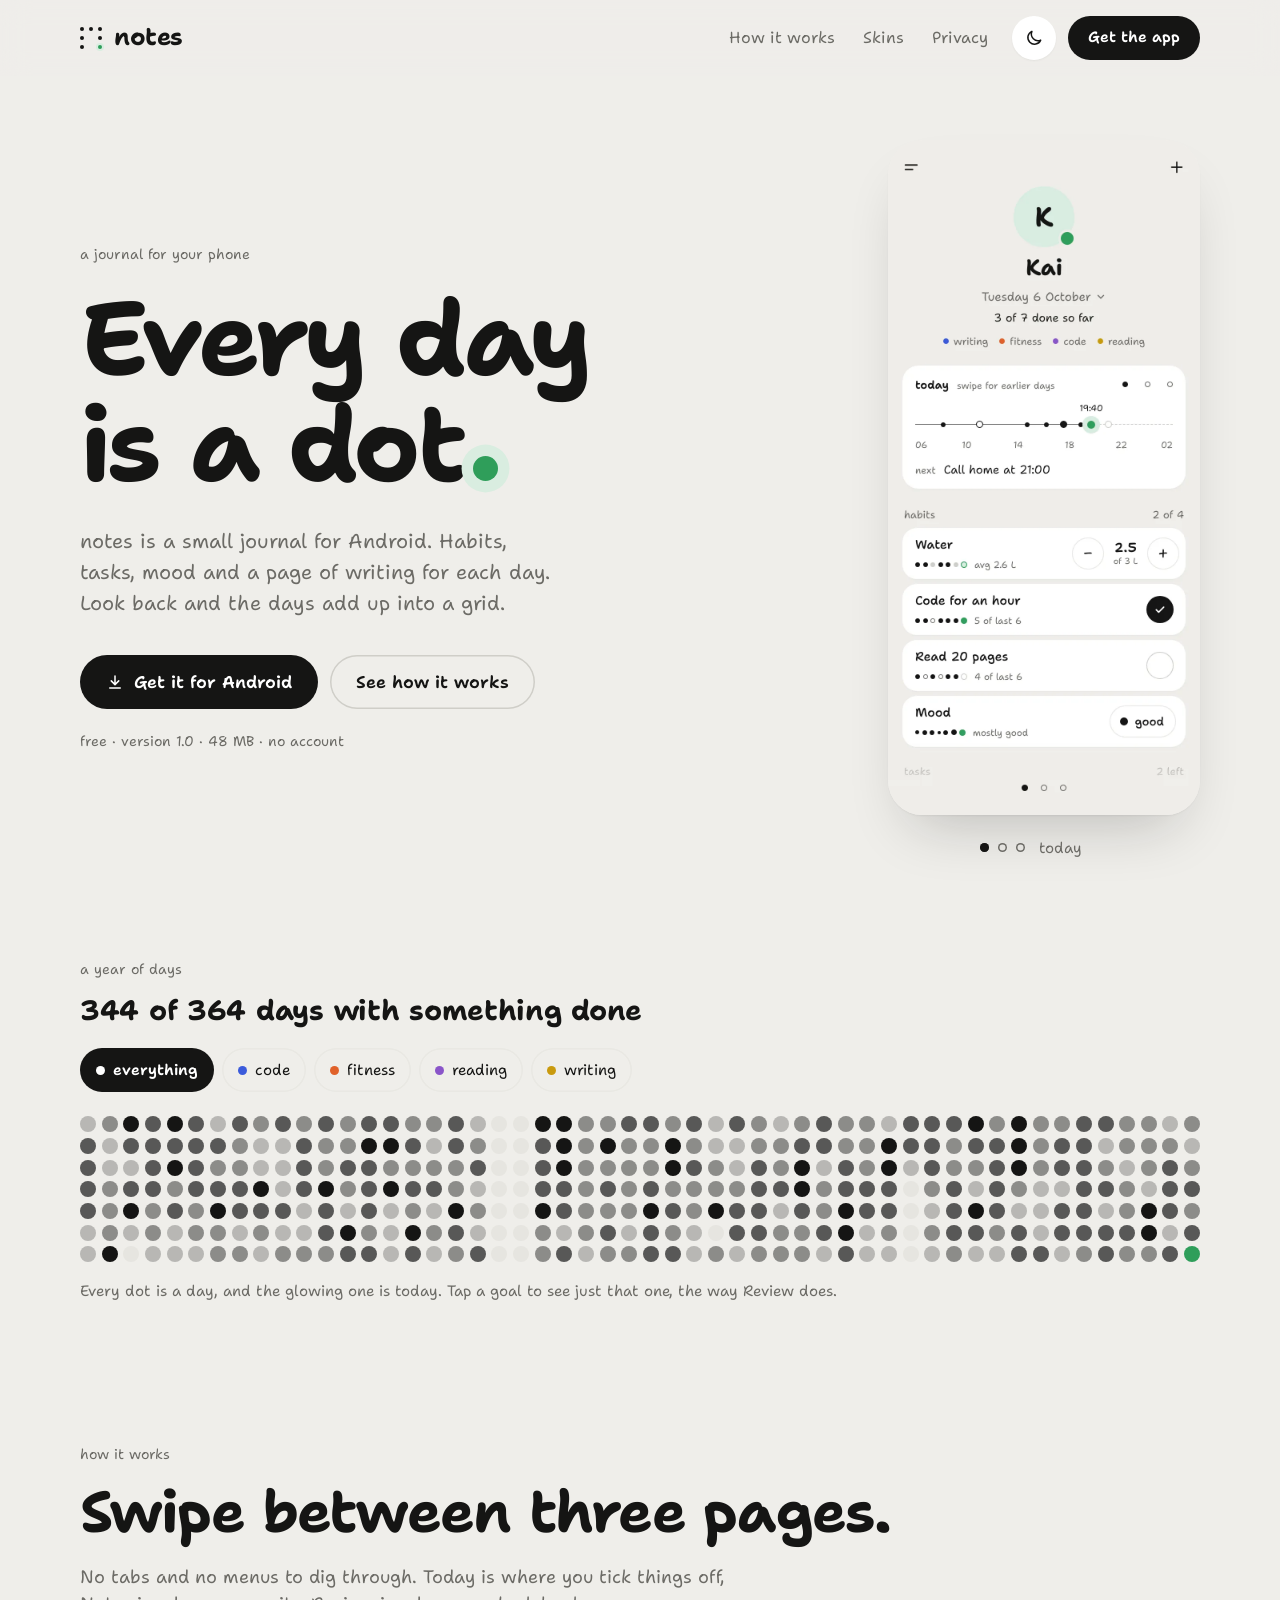
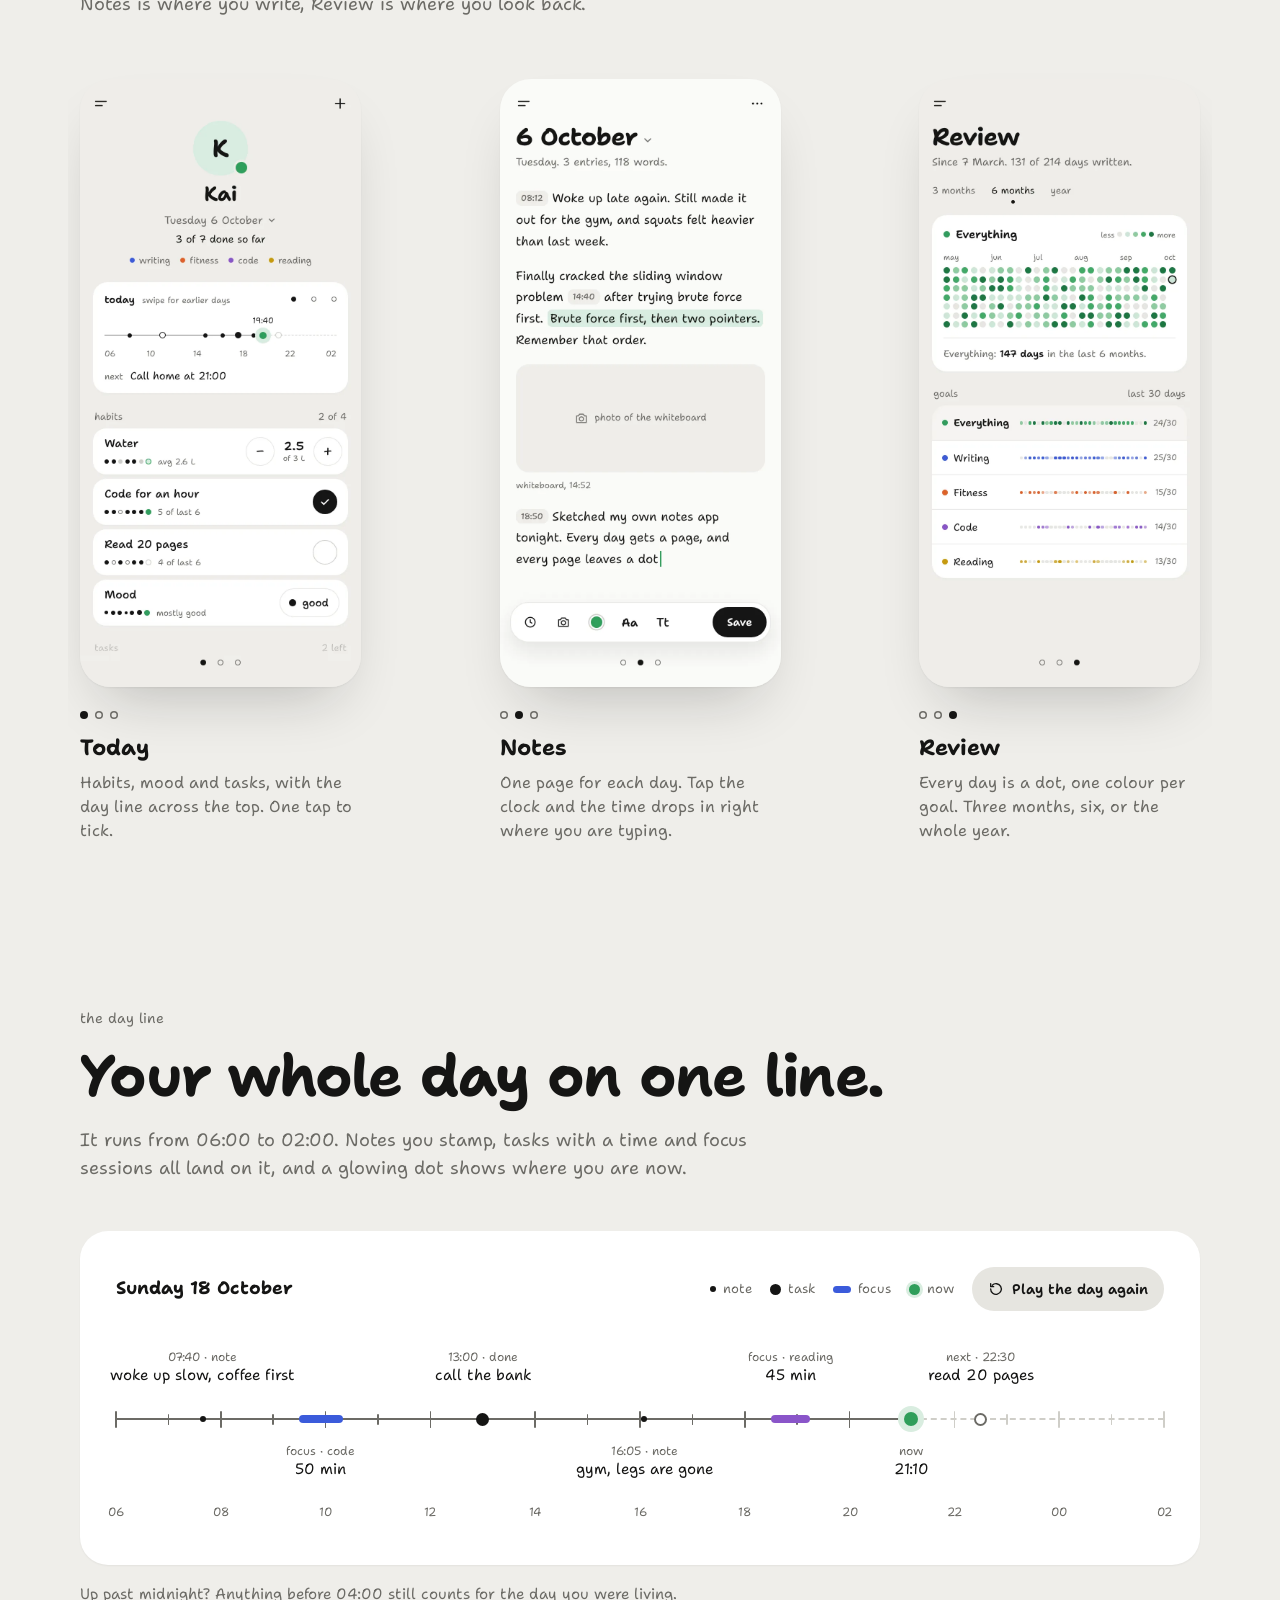
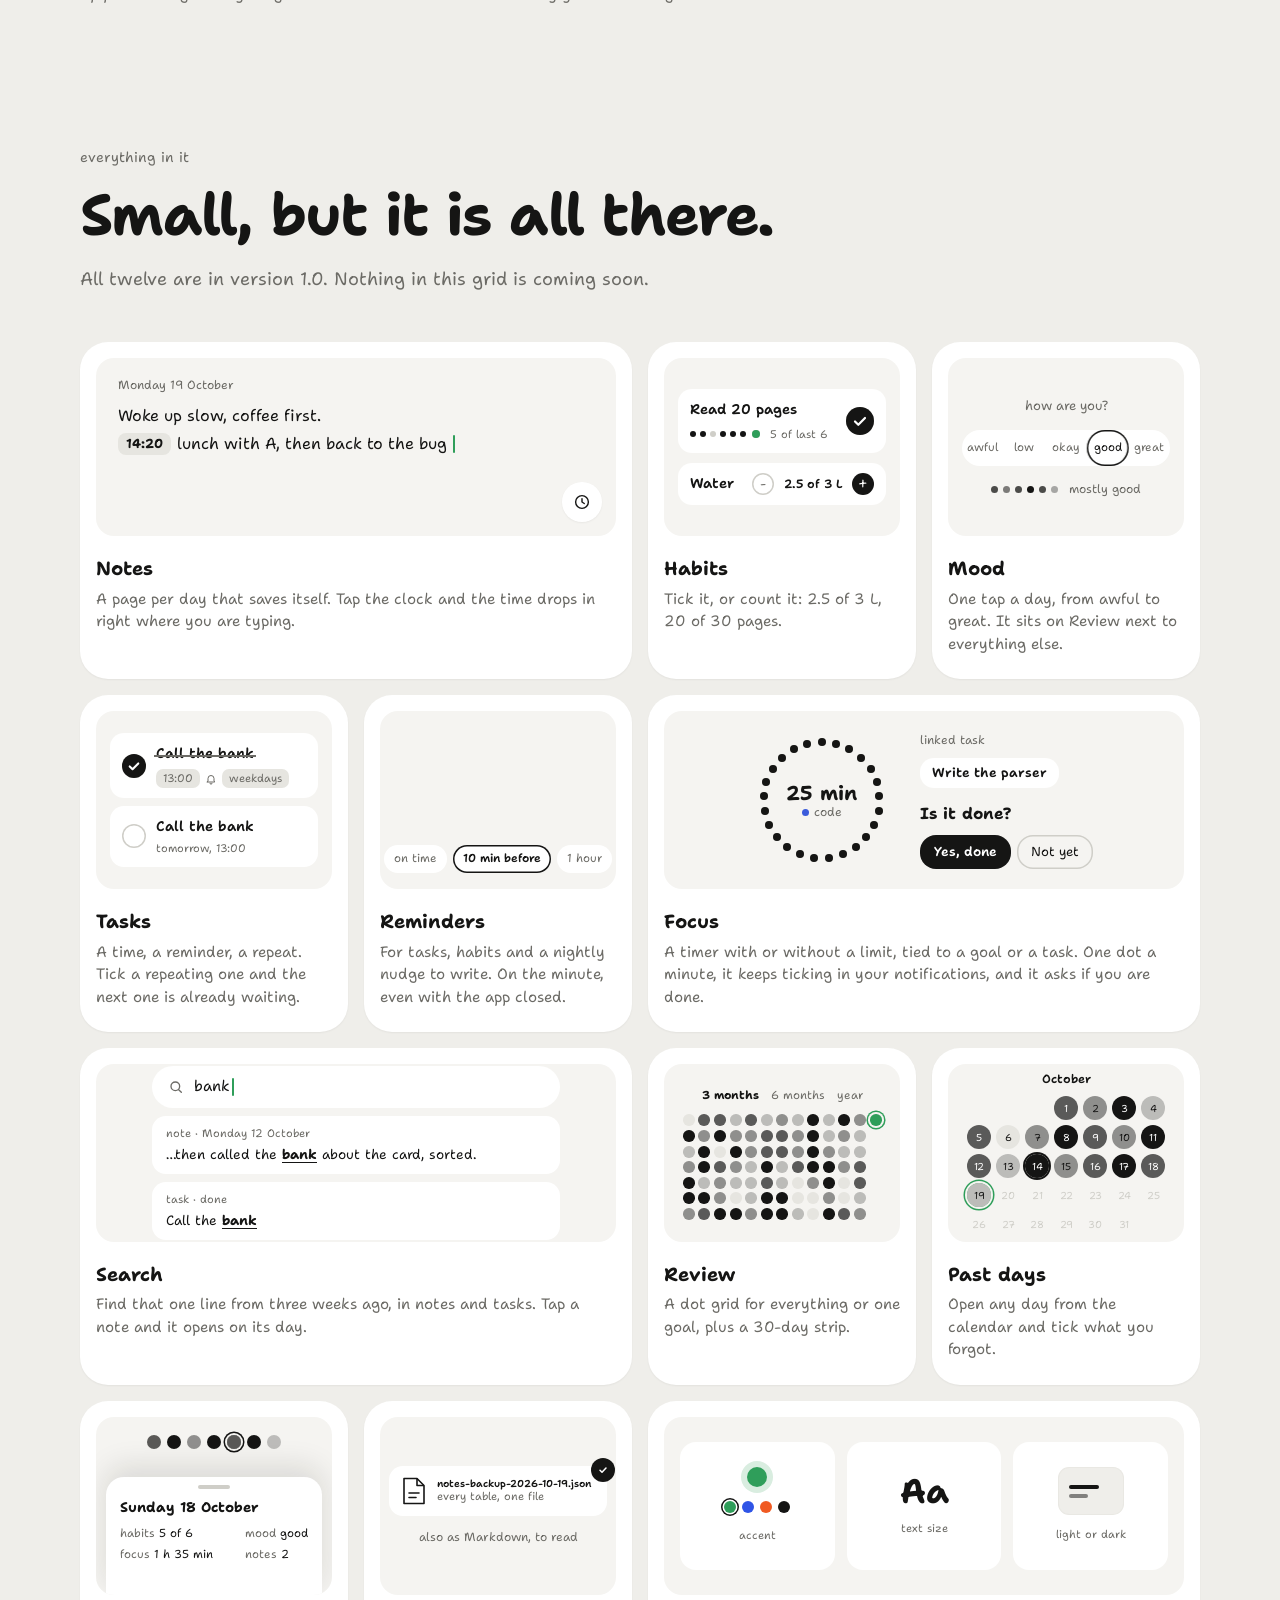
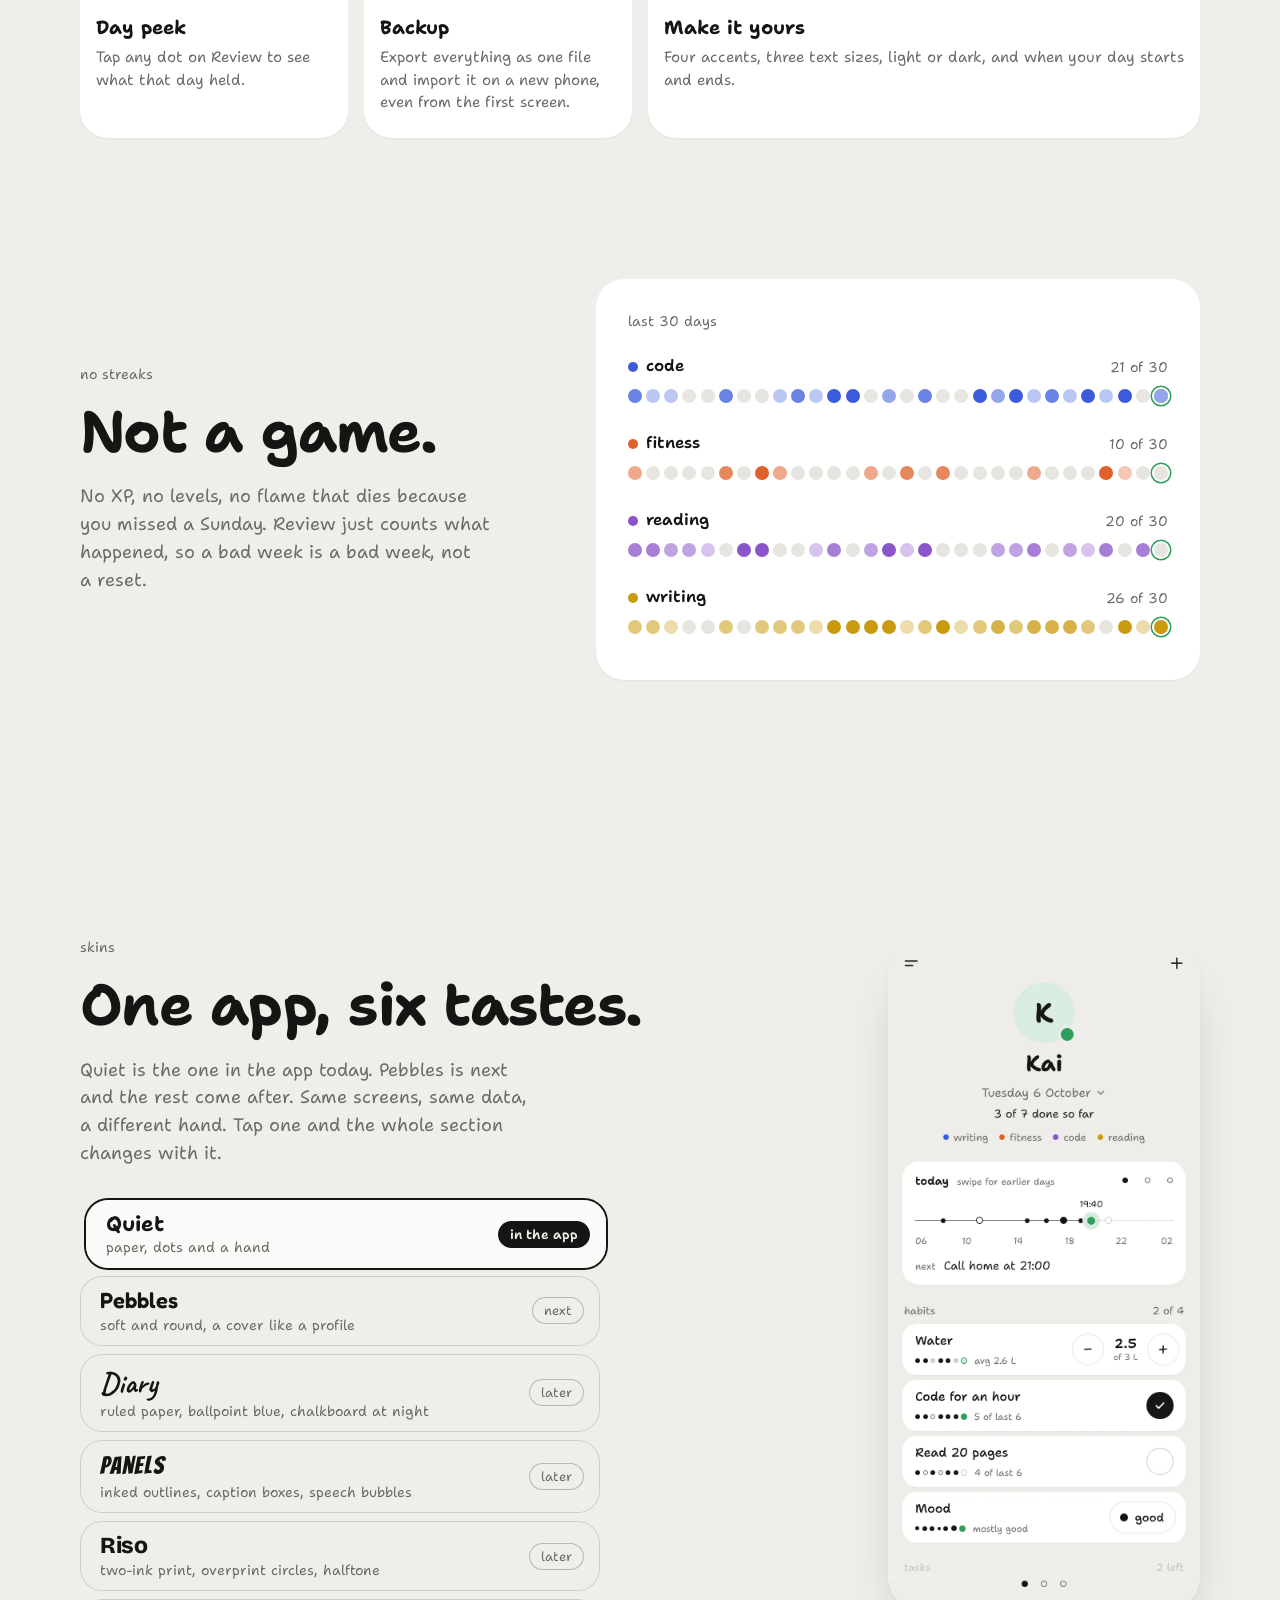
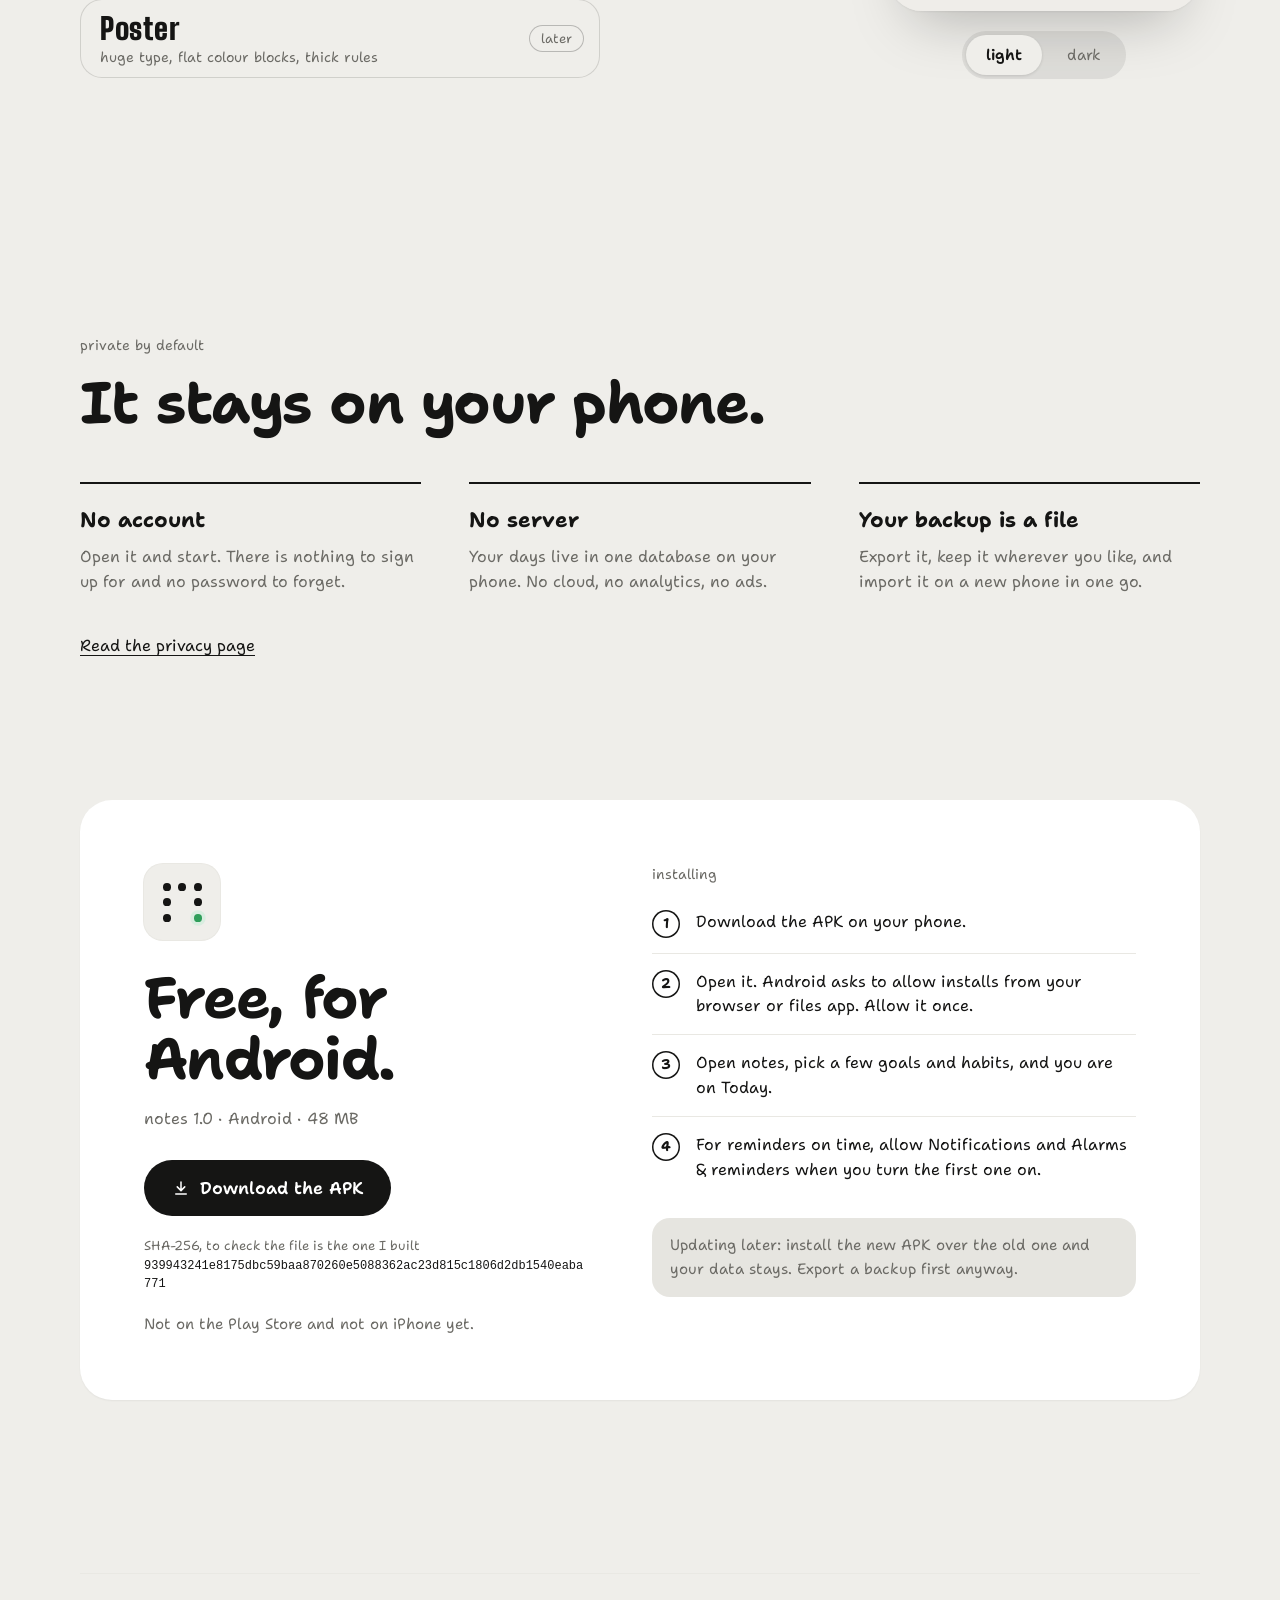
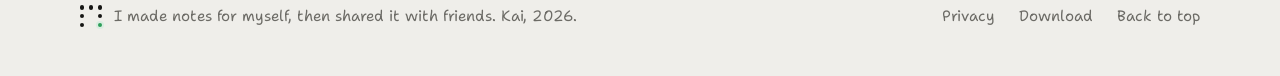
==== commit 891d8cd0: "feat: W3 skins, privacy points, download card and full privacy page" ====
--- a/site/index.html
+++ b/site/index.html
@@ -496,6 +496,107 @@
       </div>
     </div>
   </section>
+
+  <section id="skins" class="skins" data-reveal data-skins>
+    <div class="wrap skins-in">
+      <div class="skins-text rv">
+        <p class="sl">skins</p>
+        <h2>One app, six tastes.</h2>
+        <p class="intro">Quiet is the one in the app today. Pebbles is next and the rest come after. Same screens, same data, a different hand. Tap one and the whole section changes with it.</p>
+        <div class="sk-list" data-skin-list hidden>
+          <button class="sk-b" type="button" data-skin-pick="q" aria-pressed="true" style="--f:'Shantell Sans',cursive;--fs:21px;--fw:700;--fl:0">
+            <span class="sk-t"><span class="sk-n">Quiet</span><span class="sk-d">paper, dots and a hand</span></span><span class="sk-s live">in the app</span>
+          </button>
+          <button class="sk-b" type="button" data-skin-pick="b" aria-pressed="false" style="--f:'Fredoka',sans-serif;--fs:22px;--fw:600;--fl:0">
+            <span class="sk-t"><span class="sk-n">Pebbles</span><span class="sk-d">soft and round, a cover like a profile</span></span><span class="sk-s">next</span>
+          </button>
+          <button class="sk-b" type="button" data-skin-pick="d" aria-pressed="false" style="--f:'Caveat',cursive;--fs:30px;--fw:700;--fl:0">
+            <span class="sk-t"><span class="sk-n">Diary</span><span class="sk-d">ruled paper, ballpoint blue, chalkboard at night</span></span><span class="sk-s">later</span>
+          </button>
+          <button class="sk-b" type="button" data-skin-pick="z" aria-pressed="false" style="--f:'Bangers',cursive;--fs:25px;--fw:400;--fl:1px">
+            <span class="sk-t"><span class="sk-n">Panels</span><span class="sk-d">inked outlines, caption boxes, speech bubbles</span></span><span class="sk-s">later</span>
+          </button>
+          <button class="sk-b" type="button" data-skin-pick="r" aria-pressed="false" style="--f:'Bricolage Grotesque',sans-serif;--fs:23px;--fw:800;--fl:-0.5px">
+            <span class="sk-t"><span class="sk-n">Riso</span><span class="sk-d">two-ink print, overprint circles, halftone</span></span><span class="sk-s">later</span>
+          </button>
+          <button class="sk-b" type="button" data-skin-pick="p" aria-pressed="false" style="--f:'Big Shoulders Display',sans-serif;--fs:30px;--fw:900;--fl:0.5px">
+            <span class="sk-t"><span class="sk-n">Poster</span><span class="sk-d">huge type, flat colour blocks, thick rules</span></span><span class="sk-s">later</span>
+          </button>
+        </div>
+      </div>
+      <div class="sk-side rv">
+        <div class="phone">
+          <img class="sk-img on-light" data-s="q" data-m="light" src="img/quiet-today-light.webp" width="780" height="1688" loading="lazy" alt="The Today page in the Quiet skin">
+          <img class="sk-img on-dark" data-s="q" data-m="dark" src="img/quiet-today-dark.webp" width="780" height="1688" loading="lazy" alt="The Today page in the Quiet skin">
+          <img class="sk-img" data-s="b" data-m="light" src="img/skin-pebbles-light.webp" width="780" height="1688" loading="lazy" hidden alt="The Today page in the Pebbles skin, a preview">
+          <img class="sk-img" data-s="b" data-m="dark" src="img/skin-pebbles-dark.webp" width="780" height="1688" loading="lazy" hidden alt="The Today page in the Pebbles skin, a preview">
+          <img class="sk-img" data-s="d" data-m="light" src="img/skin-diary-light.webp" width="780" height="1688" loading="lazy" hidden alt="The Today page in the Diary skin, a preview">
+          <img class="sk-img" data-s="d" data-m="dark" src="img/skin-diary-dark.webp" width="780" height="1688" loading="lazy" hidden alt="The Today page in the Diary skin, a preview">
+          <img class="sk-img" data-s="z" data-m="light" src="img/skin-panels-light.webp" width="780" height="1688" loading="lazy" hidden alt="The Today page in the Panels skin, a preview">
+          <img class="sk-img" data-s="z" data-m="dark" src="img/skin-panels-dark.webp" width="780" height="1688" loading="lazy" hidden alt="The Today page in the Panels skin, a preview">
+          <img class="sk-img" data-s="r" data-m="light" src="img/skin-riso-light.webp" width="780" height="1688" loading="lazy" hidden alt="The Today page in the Riso skin, a preview">
+          <img class="sk-img" data-s="r" data-m="dark" src="img/skin-riso-dark.webp" width="780" height="1688" loading="lazy" hidden alt="The Today page in the Riso skin, a preview">
+          <img class="sk-img" data-s="p" data-m="light" src="img/skin-poster-light.webp" width="780" height="1688" loading="lazy" hidden alt="The Today page in the Poster skin, a preview">
+          <img class="sk-img" data-s="p" data-m="dark" src="img/skin-poster-dark.webp" width="780" height="1688" loading="lazy" hidden alt="The Today page in the Poster skin, a preview">
+        </div>
+        <p class="sk-note" data-skin-note hidden>A preview render. This skin is not built yet.</p>
+        <div class="sk-modes" role="group" aria-label="Preview mode" data-skin-modes hidden>
+          <button type="button" data-skin-mode="light" aria-pressed="false">light</button>
+          <button type="button" data-skin-mode="dark" aria-pressed="false">dark</button>
+        </div>
+      </div>
+    </div>
+  </section>
+
+  <section class="wrap sec priv" data-reveal>
+    <div class="rv sh">
+      <p class="sl">private by default</p>
+      <h2>It stays on your phone.</h2>
+    </div>
+    <div class="three">
+      <div>
+        <span class="rule" style="transition-delay:.05s"></span>
+        <div class="point rv" style="transition-delay:.15s"><b>No account</b><span>Open it and start. There is nothing to sign up for and no password to forget.</span></div>
+      </div>
+      <div>
+        <span class="rule" style="transition-delay:.25s"></span>
+        <div class="point rv" style="transition-delay:.35s"><b>No server</b><span>Your days live in one database on your phone. No cloud, no analytics, no ads.</span></div>
+      </div>
+      <div>
+        <span class="rule" style="transition-delay:.45s"></span>
+        <div class="point rv" style="transition-delay:.55s"><b>Your backup is a file</b><span>Export it, keep it wherever you like, and import it on a new phone in one go.</span></div>
+      </div>
+    </div>
+    <p class="priv-link rv" style="transition-delay:.6s"><a href="privacy.html">Read the privacy page</a></p>
+  </section>
+
+  <section id="get" class="wrap sec" data-reveal>
+    <div class="get-card rv">
+      <div class="get-l">
+        <span class="appicon" aria-hidden="true"><i></i><i></i><i></i><i></i><i></i><i></i><i></i></span>
+        <h2>Free, for Android.</h2>
+        <p class="get-meta">notes 1.0 · Android · 48 MB</p>
+        <a class="btn btn-ink btn-xl lift bob" href="https://github.com/Kai-972/Notes-Web/releases/latest/download/notes.apk" rel="noopener">
+          <svg aria-hidden="true" width="18" height="18" viewBox="0 0 24 24" fill="none" stroke="currentColor" stroke-width="2" stroke-linecap="round" stroke-linejoin="round"><path d="M12 4v11M7 10.5l5 5 5-5M5 20h14"/></svg>
+          Download the APK
+        </a>
+        <p class="get-sha">SHA-256, to check the file is the one I built
+          <code>939943241e8175dbc59baa870260e5088362ac23d815c1806d2db1540eaba771</code>
+        </p>
+        <p class="get-note">Not on the Play Store and not on iPhone yet.</p>
+      </div>
+      <div class="get-r">
+        <p class="sl" style="margin-bottom:8px">installing</p>
+        <ol class="steps">
+          <li><i aria-hidden="true">1</i><span>Download the APK on your phone.</span></li>
+          <li><i aria-hidden="true">2</i><span>Open it. Android asks to allow installs from your browser or files app. Allow it once.</span></li>
+          <li><i aria-hidden="true">3</i><span>Open notes, pick a few goals and habits, and you are on Today.</span></li>
+          <li><i aria-hidden="true">4</i><span>For reminders on time, allow Notifications and Alarms &amp; reminders when you turn the first one on.</span></li>
+        </ol>
+        <p class="update-note">Updating later: install the new APK over the old one and your data stays. Export a backup first anyway.</p>
+      </div>
+    </div>
+  </section>
 </main>
 
 <footer class="wrap foot">
--- a/site/styles.css
+++ b/site/styles.css
@@ -150,15 +150,16 @@
 .tog[hidden] { display: none; }
 
 /* The logo: seven dots tracing an n, the last one glowing. 22px box, dot r = 0.249 of the step. */
+.mark, .appicon { --step: 8.807px; --dia: 4.386px; --o: 0px; --halo: 2.083px; --h0: 1.535px; --h1: 3.289px; }
 .mark { position: relative; display: block; flex: none; width: 22px; height: 22px; }
-.mark i { position: absolute; left: calc(var(--c) * 8.807px); top: calc(var(--w) * 8.807px); width: 4.386px; height: 4.386px; border-radius: 50%; background: var(--ink); }
-.mark i:nth-child(1) { --c: 0; --w: 2; --i: 0; }
-.mark i:nth-child(2) { --c: 0; --w: 1; --i: 1; }
-.mark i:nth-child(3) { --c: 0; --w: 0; --i: 2; }
-.mark i:nth-child(4) { --c: 1; --w: 0; --i: 3; }
-.mark i:nth-child(5) { --c: 2; --w: 0; --i: 4; }
-.mark i:nth-child(6) { --c: 2; --w: 1; --i: 5; }
-.mark i:nth-child(7) { --c: 2; --w: 2; --i: 6; background: var(--acc); box-shadow: 0 0 0 2.083px var(--soft); --h0: 1.535px; --h1: 3.289px; }
+.mark i, .appicon i { position: absolute; left: calc(var(--o) + var(--c) * var(--step)); top: calc(var(--o) + var(--w) * var(--step)); width: var(--dia); height: var(--dia); border-radius: 50%; background: var(--ink); }
+.mark i:nth-child(1), .appicon i:nth-child(1) { --c: 0; --w: 2; --i: 0; }
+.mark i:nth-child(2), .appicon i:nth-child(2) { --c: 0; --w: 1; --i: 1; }
+.mark i:nth-child(3), .appicon i:nth-child(3) { --c: 0; --w: 0; --i: 2; }
+.mark i:nth-child(4), .appicon i:nth-child(4) { --c: 1; --w: 0; --i: 3; }
+.mark i:nth-child(5), .appicon i:nth-child(5) { --c: 2; --w: 0; --i: 4; }
+.mark i:nth-child(6), .appicon i:nth-child(6) { --c: 2; --w: 1; --i: 5; }
+.mark i:nth-child(7), .appicon i:nth-child(7) { --c: 2; --w: 2; --i: 6; background: var(--acc); box-shadow: 0 0 0 var(--halo) var(--soft); }
 .mark.pop i { animation: dotIn .5s cubic-bezier(.3, 1.4, .5, 1) calc(.05s + var(--i) * .08s) both; }
 .mark.pop i:nth-child(7) { animation: dotIn .5s cubic-bezier(.3, 1.4, .5, 1) calc(.05s + var(--i) * .08s) both, breathe 4s ease-in-out calc(.85s + var(--i) * .08s) infinite; }
 
@@ -185,6 +186,22 @@
 h1.sm .hdot { width: 0.19em; height: 0.19em; margin-left: 0.07em; box-shadow: 0 0 0 0.085em var(--soft); --h0: 0.07em; --h1: 0.15em; }
 .bar-plain { height: 80px; }
 .prose { margin: 28px 0 0; font-size: 18px; line-height: 1.6; color: var(--ink2); text-wrap: pretty; }
+
+/* The privacy page: plain words in a narrow column */
+.doc-date { margin: 20px 0 0; font-size: 15px; color: var(--ink2); }
+.tldr { margin-top: 40px; padding: clamp(20px, 3vw, 28px); border-radius: 24px; background: var(--card); box-shadow: var(--card-edge); }
+.tldr .sl { margin-bottom: 8px; }
+.tldr p:last-child { margin: 0; font-size: clamp(19px, 2vw, 22px); line-height: 1.5; font-weight: 500; }
+.doc { margin-top: 48px; }
+.doc.first { margin-top: 56px; }
+.doc h2 { font-size: 26px; line-height: 1.2; letter-spacing: -0.01em; }
+.doc p { margin: 12px 0 0; font-size: 17px; line-height: 1.65; color: var(--ink2); }
+.doc a { color: var(--ink); text-underline-offset: 4px; }
+.perms { margin-top: 16px; }
+.perm { display: flex; flex-wrap: wrap; gap: 4px 24px; padding: 18px 0; box-shadow: inset 0 -1px 0 var(--line); }
+.perm:last-child { box-shadow: none; }
+.perm b { flex: 0 0 220px; font-size: 17px; font-weight: 600; }
+.perm span { flex: 1 1 280px; font-size: 17px; line-height: 1.6; color: var(--ink2); }
 
 /* The hero phone: three screens swipe by themselves, 3.5 s each. Pauses on hover. */
 .hero-phone { flex: 0 0 min(312px, 100%); margin: 0 auto; display: flex; flex-direction: column; align-items: center; gap: 22px; }
@@ -416,6 +433,87 @@
 }
 .gd.last { box-shadow: 0 0 0 2px var(--card), 0 0 0 3.5px var(--acc); }
 
+/* Skins: the whole section takes the picked skin's paper, ink and heading font. With JS off it is just Quiet in the page's own colours.
+   JS only sets data-skin (q b d z r p) and data-sm (light or dark) on the section; everything below follows from those two attributes. */
+.skins { --sk-paper: var(--paper); --sk-ink: var(--ink); --sk-ink2: var(--ink2); --sk-frame: var(--frame); --sk-font: 'Shantell Sans', cursive; --sk-hs: 1; --sk-hw: 700; --sk-ls: -0.03em; --sk-case: none;
+  padding: clamp(72px, 9vw, 120px) 0; background: var(--sk-paper); color: var(--sk-ink); transition: background-color .7s ease, color .7s ease; }
+.skins[data-sm="light"] { --sk-frame: 0 1px 2px rgba(0, 0, 0, 0.05), 0 30px 60px -24px rgba(0, 0, 0, 0.26); }
+.skins[data-sm="dark"] { --sk-frame: 0 0 0 1px color-mix(in srgb, var(--sk-ink) 15%, transparent), 0 30px 60px -24px rgba(0, 0, 0, 0.7); }
+.skins[data-skin="q"][data-sm="light"] { --sk-paper: #EFEEEA; --sk-ink: #151514; --sk-ink2: #6C6B66; }
+.skins[data-skin="q"][data-sm="dark"]  { --sk-paper: #111110; --sk-ink: #EDEDE8; --sk-ink2: #9A9993; }
+.skins[data-skin="b"][data-sm="light"] { --sk-paper: #E6EFEA; --sk-ink: #1C2A25; --sk-ink2: #52625B; }
+.skins[data-skin="b"][data-sm="dark"]  { --sk-paper: #0E1714; --sk-ink: #E6F1EB; --sk-ink2: #9DB0A6; }
+.skins[data-skin="d"][data-sm="light"] { --sk-paper: #F4F8FC; --sk-ink: #1F2B52; --sk-ink2: #5A6890; }
+.skins[data-skin="d"][data-sm="dark"]  { --sk-paper: #1B2622; --sk-ink: #EEF3E8; --sk-ink2: #A9B8AD; }
+.skins[data-skin="z"][data-sm="light"] { --sk-paper: #DCEBFB; --sk-ink: #161A2B; --sk-ink2: #4A5170; }
+.skins[data-skin="z"][data-sm="dark"]  { --sk-paper: #141726; --sk-ink: #F2EFE6; --sk-ink2: #B1B8D4; }
+.skins[data-skin="r"][data-sm="light"] { --sk-paper: #F3EEE2; --sk-ink: #14257A; --sk-ink2: #4A5A9E; }
+.skins[data-skin="r"][data-sm="dark"]  { --sk-paper: #14132B; --sk-ink: #FBEFD9; --sk-ink2: #B7B3D8; }
+.skins[data-skin="p"][data-sm="light"] { --sk-paper: #F2EFE8; --sk-ink: #101010; --sk-ink2: #6A675F; }
+.skins[data-skin="p"][data-sm="dark"]  { --sk-paper: #0C0C0C; --sk-ink: #F4F1EA; --sk-ink2: #9A978E; }
+.skins[data-skin="b"] { --sk-font: 'Fredoka', sans-serif; --sk-hs: 1.02; --sk-hw: 600; --sk-ls: 0; }
+.skins[data-skin="d"] { --sk-font: 'Caveat', cursive; --sk-hs: 1.32; --sk-hw: 700; --sk-ls: 0; }
+.skins[data-skin="z"] { --sk-font: 'Bangers', cursive; --sk-hs: 1.12; --sk-hw: 400; --sk-ls: 1px; }
+.skins[data-skin="r"] { --sk-font: 'Bricolage Grotesque', sans-serif; --sk-hs: 1; --sk-hw: 800; --sk-ls: -0.5px; }
+.skins[data-skin="p"] { --sk-font: 'Big Shoulders Display', sans-serif; --sk-hs: 1.22; --sk-hw: 900; --sk-ls: 0; --sk-case: uppercase; }
+.skins-in { display: flex; flex-wrap: wrap; align-items: center; gap: 56px 80px; }
+.skins-text { flex: 1 1 400px; min-width: 0; }
+.skins .sl, .skins .intro { color: var(--sk-ink2); }
+.skins h2 { font-family: var(--sk-font); font-size: calc(clamp(36px, 4.8vw, 58px) * var(--sk-hs)); font-weight: var(--sk-hw); letter-spacing: var(--sk-ls); text-transform: var(--sk-case); color: var(--sk-ink); }
+.skins .intro { max-width: 460px; margin-bottom: 32px; }
+.sk-list { display: flex; flex-direction: column; gap: 8px; max-width: 520px; }
+.sk-list[hidden], .sk-modes[hidden] { display: none; }
+.sk-b { display: flex; align-items: center; justify-content: space-between; gap: 16px; width: 100%; min-height: 68px; padding: 12px 16px 12px 20px; border: 0; border-radius: 22px; background: transparent; color: var(--sk-ink); text-align: left;
+  box-shadow: inset 0 0 0 1px color-mix(in srgb, var(--sk-ink) 14%, transparent); transition: background-color .4s ease, box-shadow .4s ease, transform .3s cubic-bezier(.2, .7, .2, 1); }
+.sk-b[aria-pressed="true"] { background: rgba(255, 255, 255, 0.7); box-shadow: 0 0 0 2px var(--sk-ink); transform: translateX(6px); }
+.skins[data-sm="dark"] .sk-b[aria-pressed="true"] { background: rgba(255, 255, 255, 0.07); }
+.sk-t { display: flex; flex-direction: column; align-items: flex-start; gap: 2px; min-width: 0; }
+.sk-n { font-family: var(--f); font-size: var(--fs); font-weight: var(--fw); letter-spacing: var(--fl); line-height: 1.15; }
+.sk-d { font-size: 14px; color: var(--sk-ink2); }
+.sk-s { flex: 0 0 auto; padding: 5px 12px; border-radius: 14px; font-size: 13px; color: var(--sk-ink2); box-shadow: inset 0 0 0 1px color-mix(in srgb, var(--sk-ink) 25%, transparent); }
+.sk-s.live { background: var(--sk-ink); color: var(--sk-paper); font-weight: 600; box-shadow: none; }
+.sk-side { flex: 0 0 auto; margin: 0 auto; display: flex; flex-direction: column; align-items: center; gap: 20px; width: min(312px, 100%); transition-delay: .15s; }
+.skins .phone { box-shadow: var(--sk-frame); background: var(--sk-paper); }
+.sk-img.swap { animation: swapIn .55s cubic-bezier(.2, .7, .2, 1) both; }
+.sk-modes { display: flex; gap: 4px; padding: 4px; border-radius: 24px; background: color-mix(in srgb, var(--sk-ink) 8%, transparent); }
+.sk-modes button { height: 40px; min-width: 76px; padding: 0 18px; border: 0; border-radius: 20px; background: transparent; color: var(--sk-ink2); font-size: 15px; transition: background-color .3s ease; }
+.sk-modes button[aria-pressed="true"] { background: var(--sk-paper); color: var(--sk-ink); font-weight: 600; box-shadow: 0 1px 3px rgba(0, 0, 0, 0.12); }
+.sk-note { margin: -8px 0 0; font-size: 13px; color: var(--sk-ink2); text-align: center; }
+.sk-note[hidden] { display: none; }
+.skins a:focus-visible, .skins button:focus-visible { outline-color: var(--sk-ink); }
+@keyframes swapIn { from { opacity: 0; transform: translateY(16px) scale(.97); } to { opacity: 1; transform: none; } }
+
+/* It stays on your phone: three points, each with a rule that draws left to right */
+.priv { padding-top: clamp(88px, 11vw, 152px); }
+.three { display: grid; grid-template-columns: repeat(auto-fit, minmax(250px, 1fr)); gap: 32px 48px; }
+.rule { display: block; height: 2px; background: var(--ink); }
+.js .rule { transform: scaleX(0); transform-origin: left; transition: transform 1.1s cubic-bezier(.2, .7, .2, 1); }
+.js .in .rule { transform: scaleX(1); }
+.point { padding-top: 20px; }
+.point b { display: block; font-size: 21px; }
+.point span { display: block; margin-top: 8px; font-size: 16px; line-height: 1.55; color: var(--ink2); }
+.priv-link { margin: 40px 0 0; font-size: 16px; }
+.priv-link a { color: var(--ink); text-underline-offset: 4px; }
+
+/* Get it: the download card */
+.get-card { display: flex; flex-wrap: wrap; gap: 48px 64px; border-radius: 32px; background: var(--card); box-shadow: var(--card-edge); padding: clamp(24px, 5vw, 64px); }
+.get-l { flex: 1 1 340px; min-width: 0; }
+.get-r { flex: 1 1 380px; min-width: 0; }
+.appicon { position: relative; display: block; width: 76px; height: 76px; border-radius: 19px; background: var(--paper); box-shadow: 0 0 0 1px var(--line); --step: 15.58px; --dia: 7.752px; --o: 18.545px; --halo: 3.68px; }
+.js .appicon i { opacity: 0; }
+.js .in .appicon i { animation: dotIn .5s cubic-bezier(.3, 1.4, .5, 1) calc(.35s + var(--i) * .09s) both; }
+.get-l h2 { margin-top: 28px; }
+.get-meta { margin: 16px 0 0; font-size: 16px; color: var(--ink2); }
+.btn-xl { height: 56px; margin-top: 28px; padding: 0 28px; font-size: 17px; }
+.get-sha { margin: 20px 0 0; font-size: 13px; line-height: 1.5; color: var(--ink2); }
+.get-sha code { display: block; margin-top: 2px; font-family: ui-monospace, 'SF Mono', Menlo, Consolas, monospace; font-size: 12px; word-break: break-all; color: var(--ink); }
+.get-note { margin: 20px 0 0; font-size: 15px; line-height: 1.5; color: var(--ink2); }
+.steps { margin: 0; padding: 0; list-style: none; }
+.steps li { display: flex; gap: 16px; padding: 16px 0; box-shadow: inset 0 -1px 0 var(--line); font-size: 16px; line-height: 1.55; }
+.steps li:last-child { box-shadow: none; }
+.steps i { flex: 0 0 auto; display: flex; align-items: center; justify-content: center; width: 28px; height: 28px; border-radius: 50%; box-shadow: inset 0 0 0 1.5px var(--ink); font-style: normal; font-size: 14px; font-weight: 700; }
+.update-note { margin: 20px 0 0; padding: 16px 18px; border-radius: 18px; background: var(--chip); font-size: 15px; line-height: 1.55; color: var(--ink2); }
+
 /* Footer */
 .foot { padding-top: 32px; padding-bottom: 48px; }
 .foot-in { display: flex; flex-wrap: wrap; align-items: center; justify-content: space-between; gap: 20px; padding-top: 32px; box-shadow: inset 0 1px 0 var(--line); }
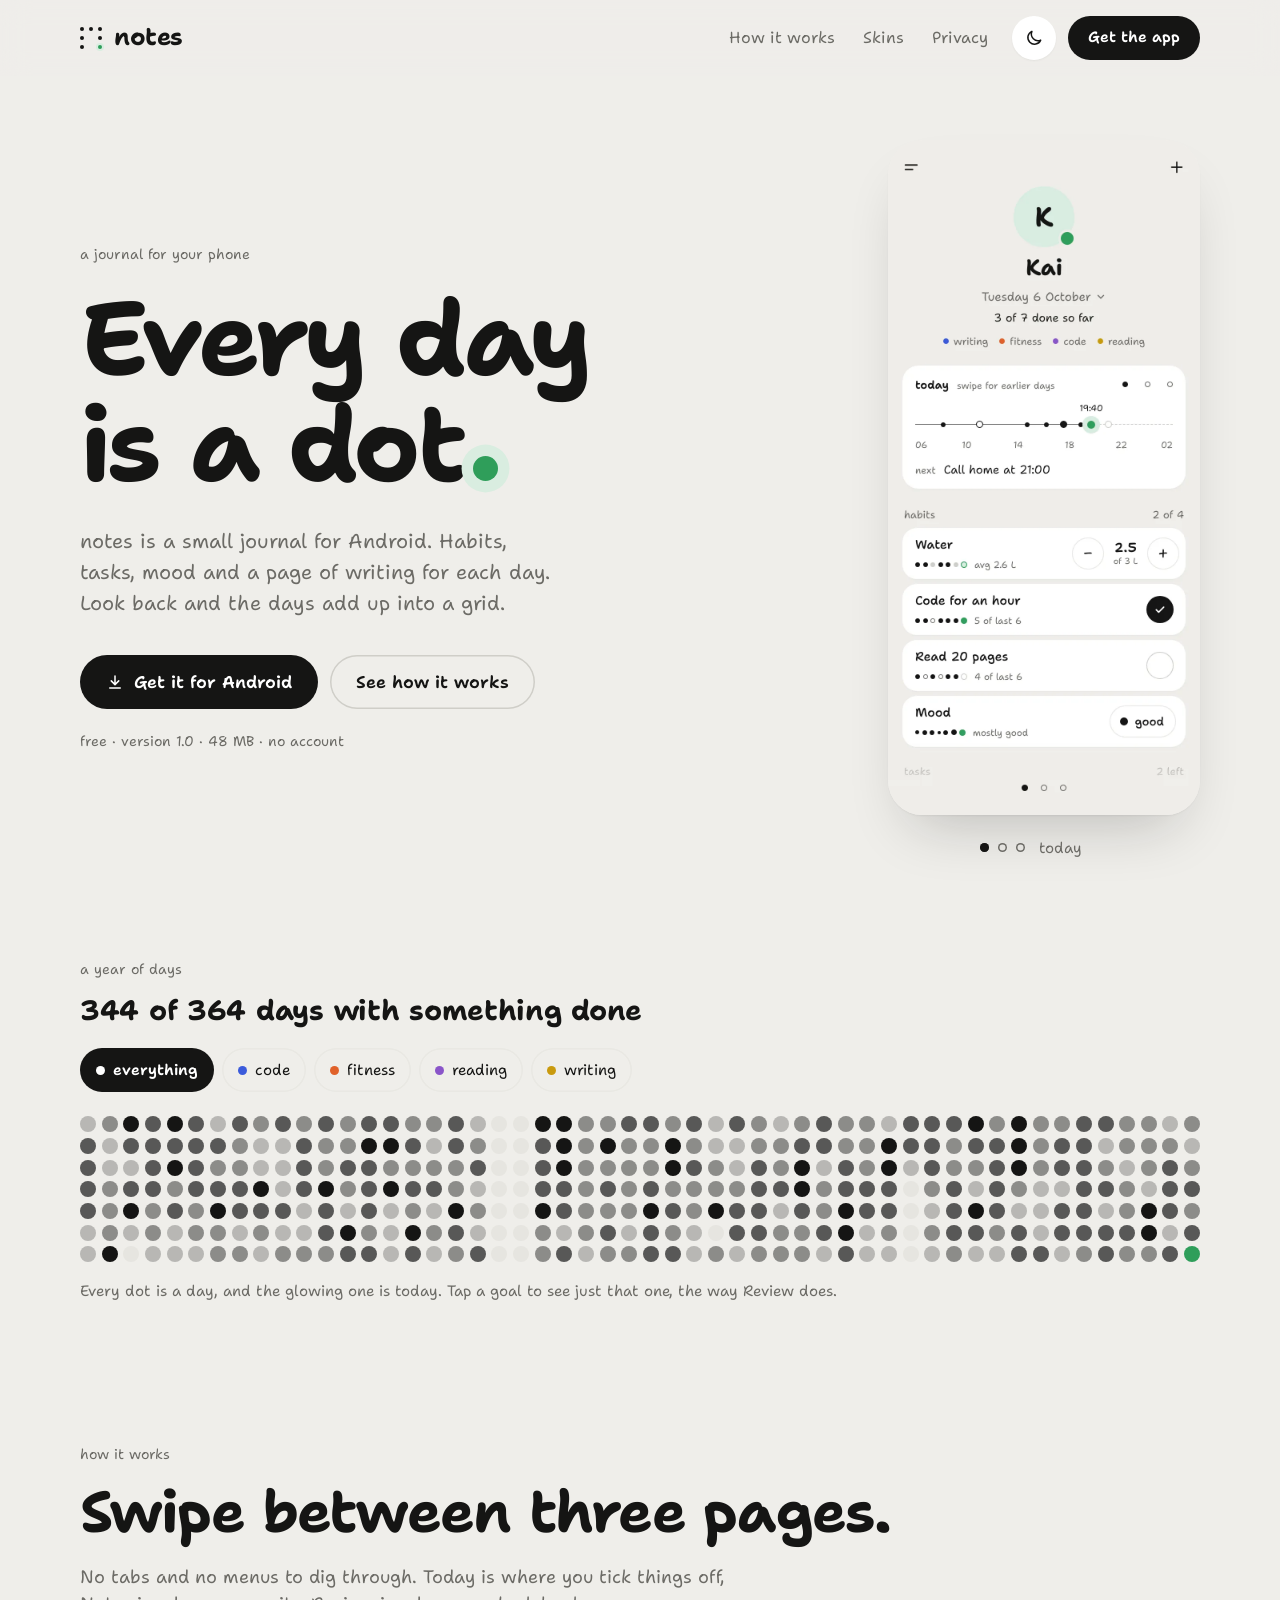
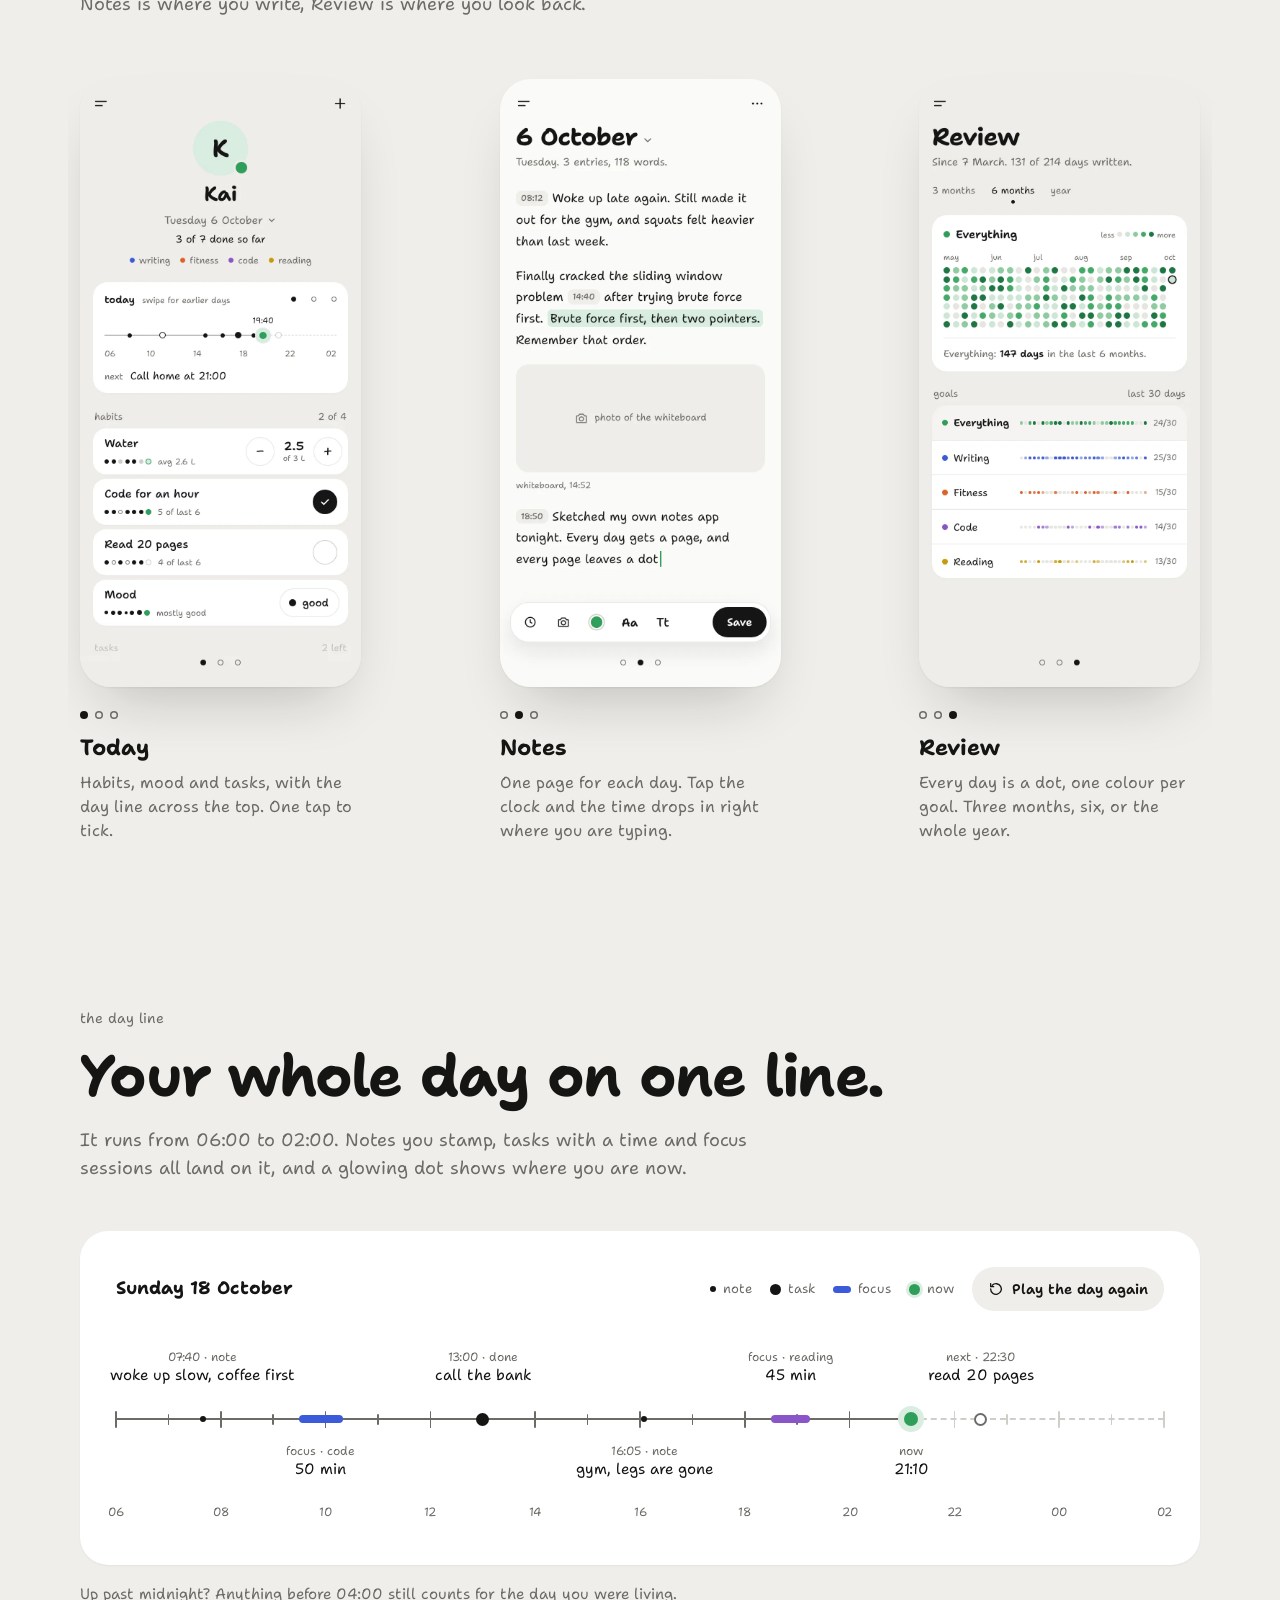
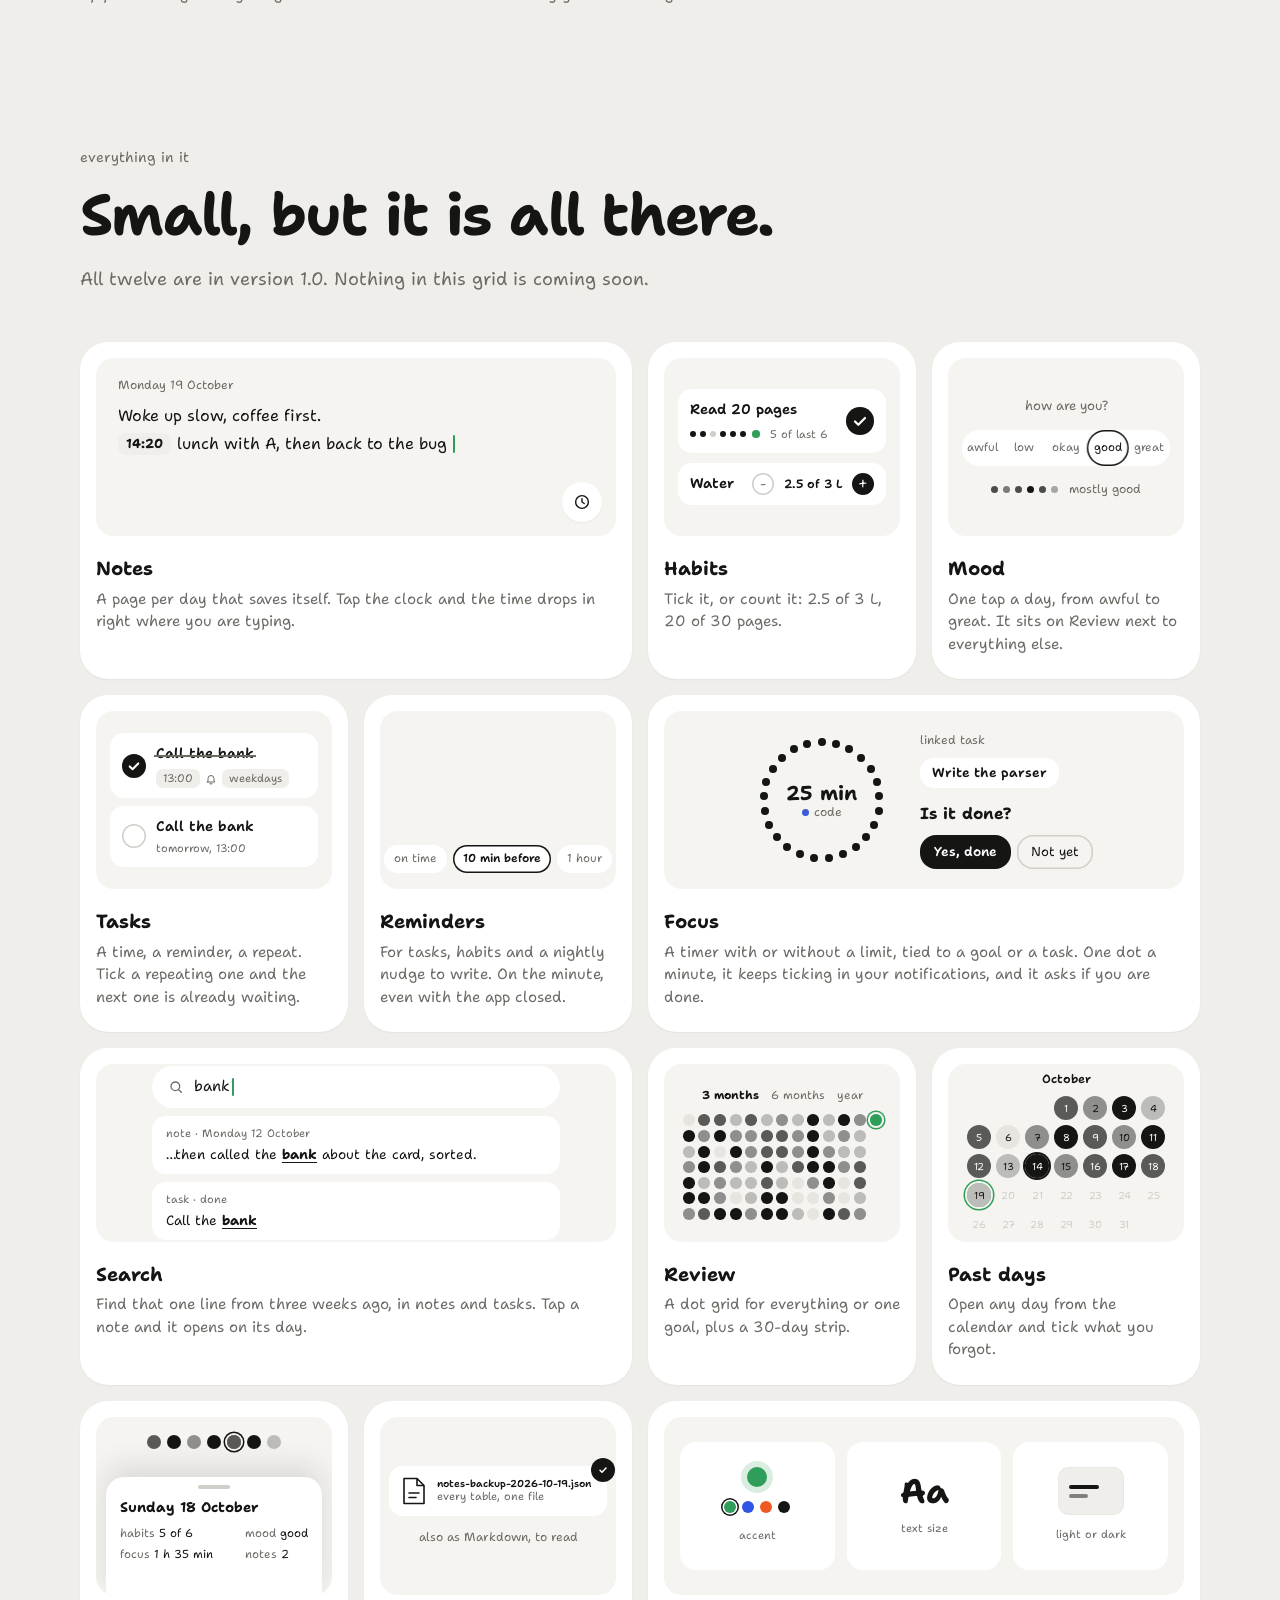
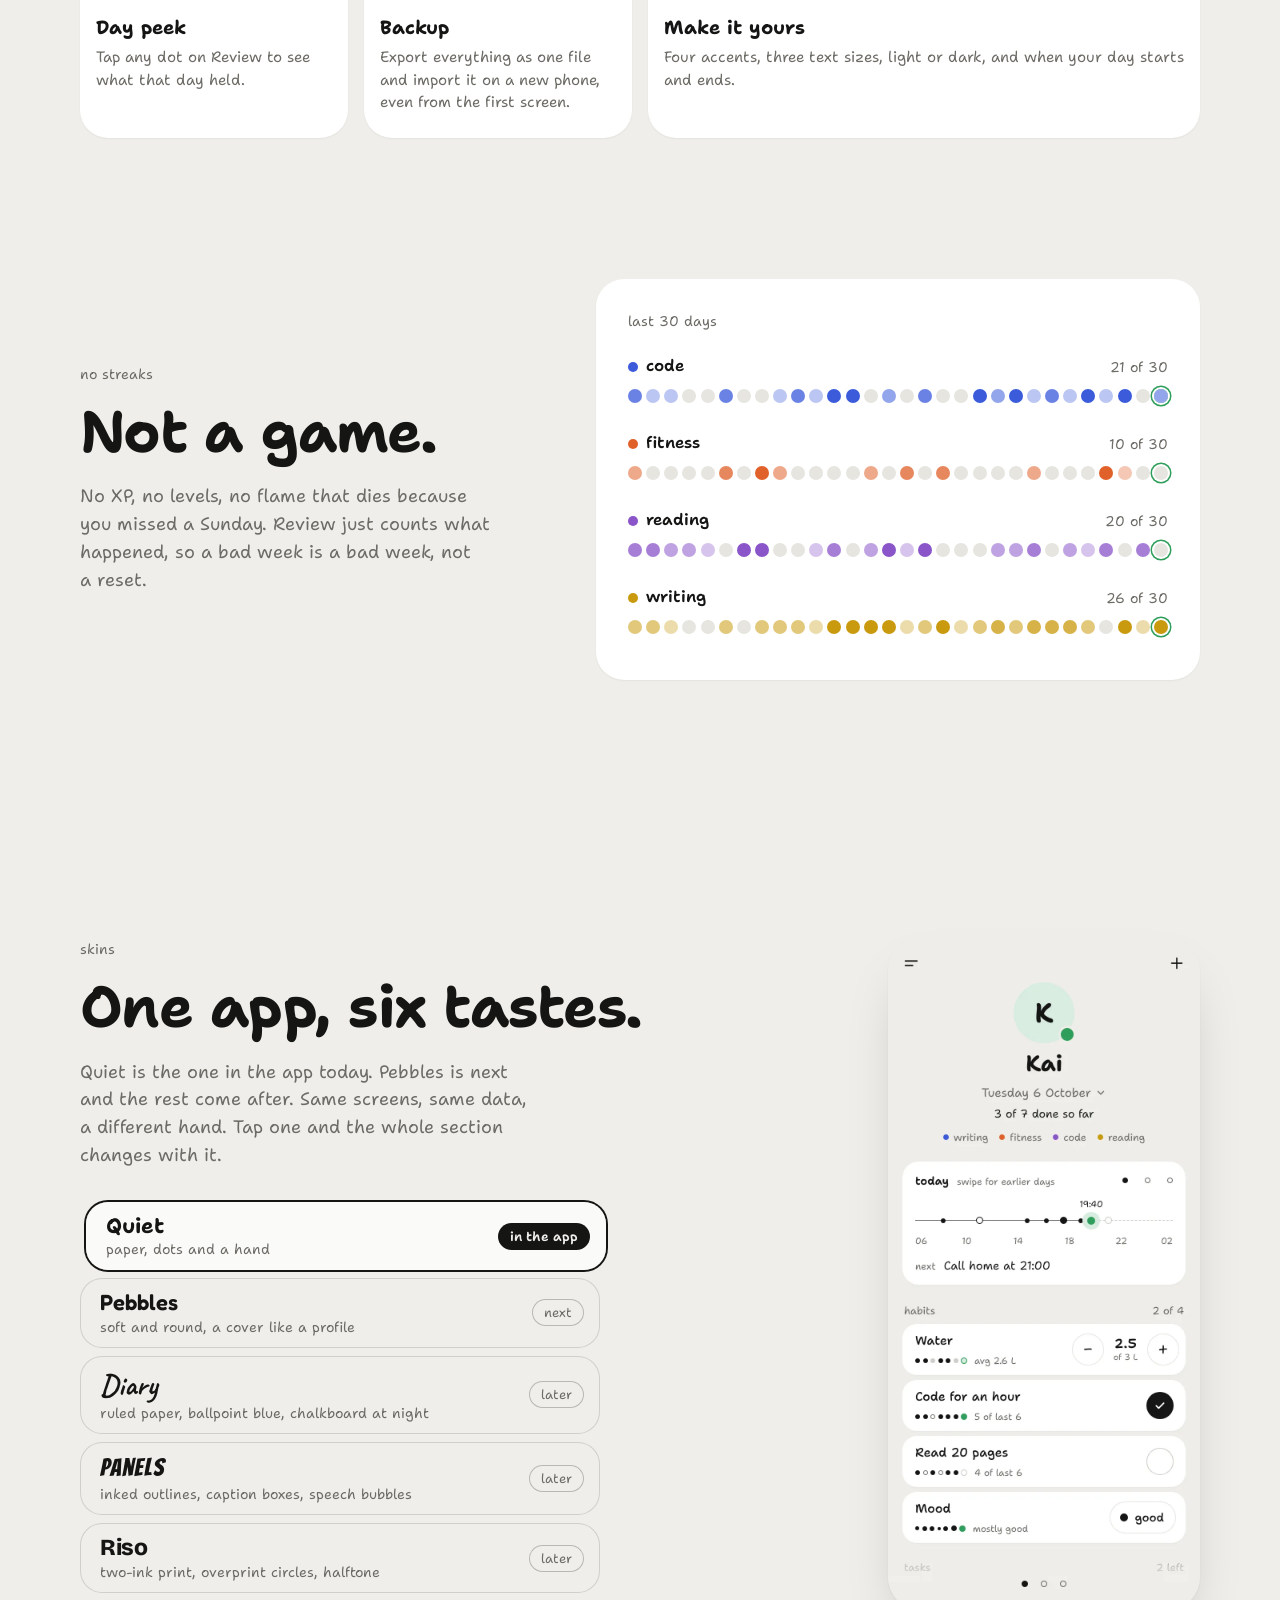
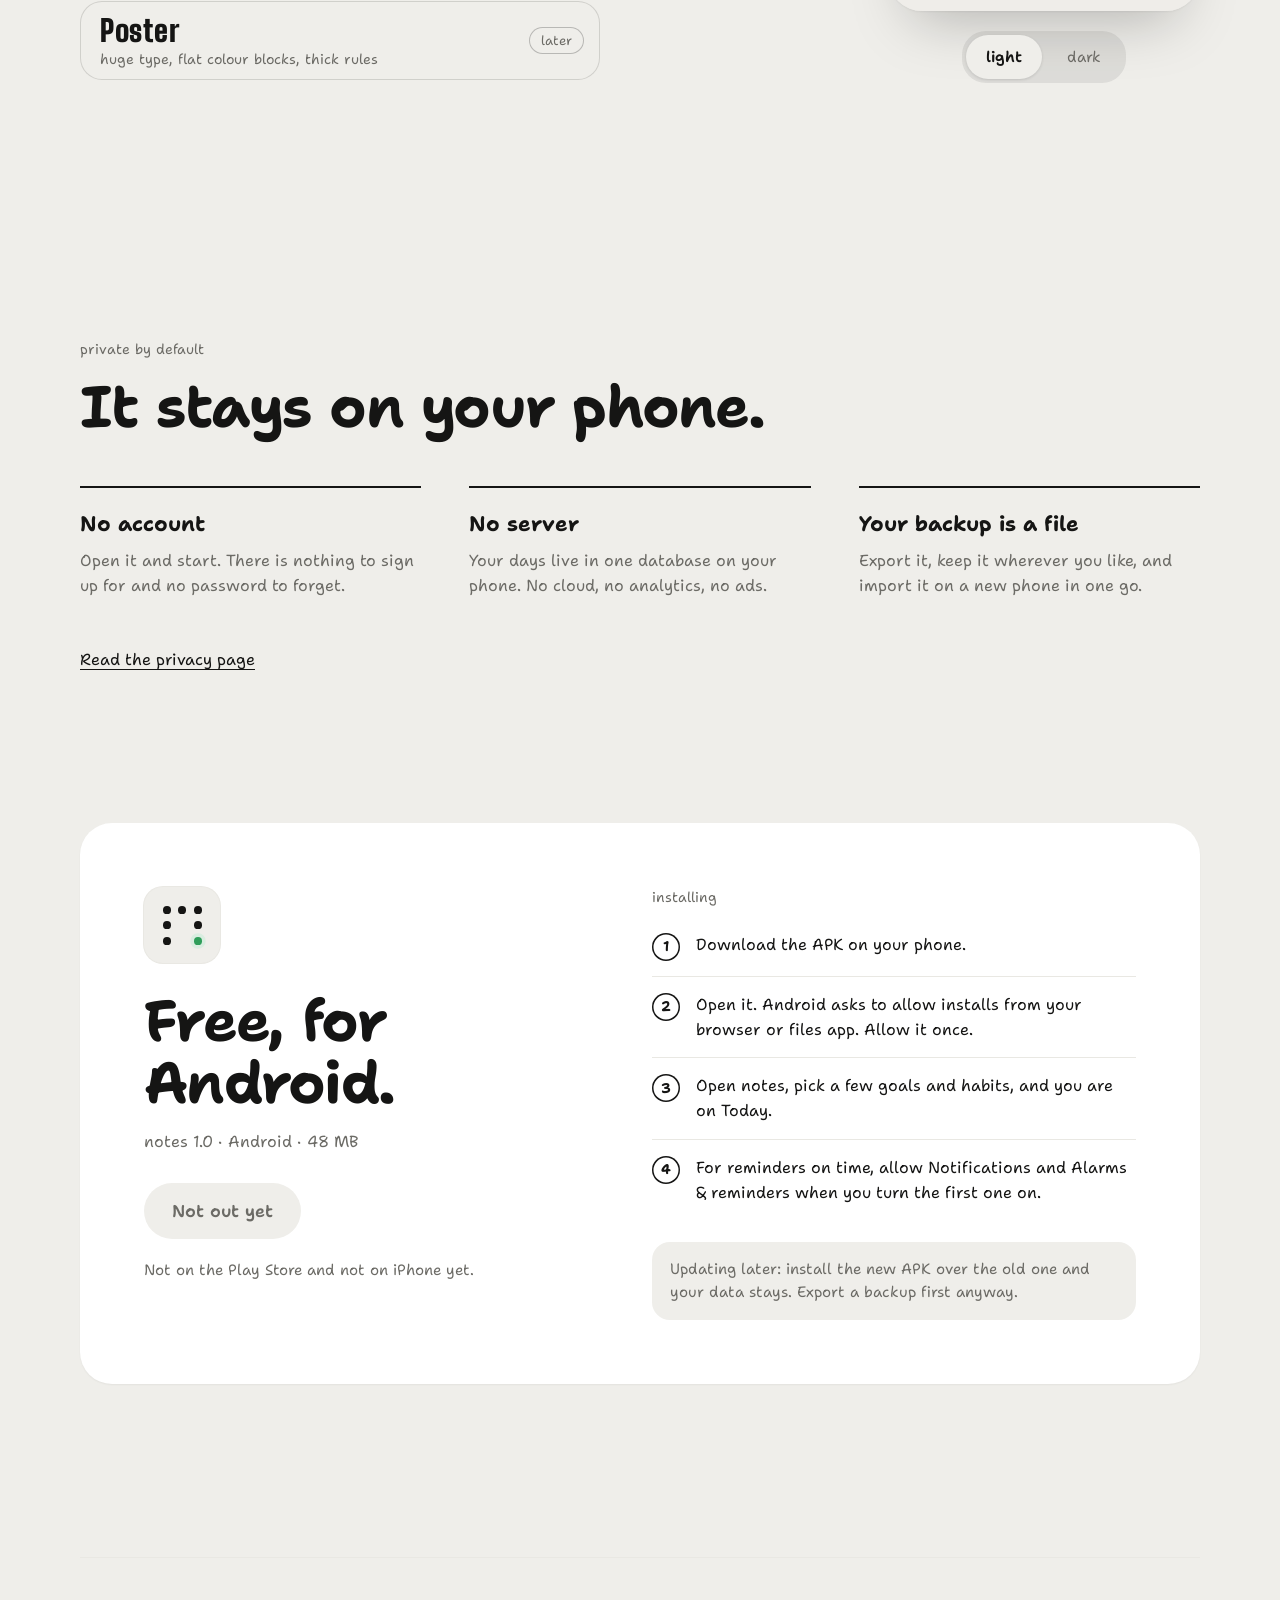
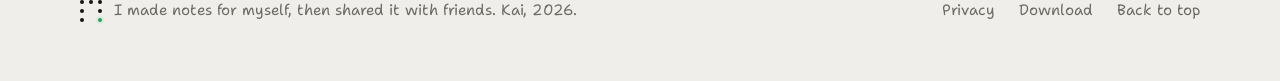
==== commit 0649c58a: "feat: W4 demo backup, og image, accessibility pass, download marked not out yet" ====
--- a/site/index.html
+++ b/site/index.html
@@ -10,6 +10,13 @@
 <meta property="og:type" content="website">
 <meta property="og:title" content="notes, a journal for your phone">
 <meta property="og:description" content="Every day is a dot. Habits, tasks, mood and a page of writing for each day. Free, for Android.">
+<!-- share previews need absolute URLs; if the site moves to its own domain, change these two -->
+<meta property="og:url" content="https://kai-972.github.io/Notes-Web/">
+<meta property="og:image" content="https://kai-972.github.io/Notes-Web/img/og.png">
+<meta property="og:image:width" content="1200">
+<meta property="og:image:height" content="630">
+<meta property="og:image:alt" content="notes: Every day is a dot, next to a phone showing the Today page">
+<meta name="twitter:card" content="summary_large_image">
 <link rel="icon" type="image/png" href="img/favicon.png">
 <link rel="preconnect" href="https://fonts.googleapis.com">
 <link rel="preconnect" href="https://fonts.gstatic.com" crossorigin>
@@ -576,13 +583,7 @@
         <span class="appicon" aria-hidden="true"><i></i><i></i><i></i><i></i><i></i><i></i><i></i></span>
         <h2>Free, for Android.</h2>
         <p class="get-meta">notes 1.0 · Android · 48 MB</p>
-        <a class="btn btn-ink btn-xl lift bob" href="https://github.com/Kai-972/Notes-Web/releases/latest/download/notes.apk" rel="noopener">
-          <svg aria-hidden="true" width="18" height="18" viewBox="0 0 24 24" fill="none" stroke="currentColor" stroke-width="2" stroke-linecap="round" stroke-linejoin="round"><path d="M12 4v11M7 10.5l5 5 5-5M5 20h14"/></svg>
-          Download the APK
-        </a>
-        <p class="get-sha">SHA-256, to check the file is the one I built
-          <code>939943241e8175dbc59baa870260e5088362ac23d815c1806d2db1540eaba771</code>
-        </p>
+        <span class="btn btn-xl btn-off">Not out yet</span>
         <p class="get-note">Not on the Play Store and not on iPhone yet.</p>
       </div>
       <div class="get-r">
--- a/site/styles.css
+++ b/site/styles.css
@@ -12,7 +12,7 @@
   --line: #E9E8E3;
   --faint: #CFCEC8;
   --empty: #E6E5E0;
-  --chip: #E6E5E0;
+  --chip: #EFEEEA;
   --on-ink: #FFFFFF;
   --acc: #2F9E5A;
   --soft: #D9EDE0;
@@ -138,7 +138,7 @@
 /* Nav */
 .nav { position: sticky; top: 0; z-index: 20; background: var(--glass); backdrop-filter: blur(14px); -webkit-backdrop-filter: blur(14px); }
 .bar { display: flex; align-items: center; justify-content: space-between; gap: 16px; height: 76px; }
-.brand { display: flex; align-items: center; gap: 12px; text-decoration: none; }
+.brand { display: flex; align-items: center; gap: 12px; min-height: 44px; text-decoration: none; }
 .brand b { font-size: 24px; font-weight: 700; letter-spacing: -0.5px; }
 .bar-end { display: flex; align-items: center; gap: 12px; }
 .navlinks { display: flex; align-items: center; gap: 28px; margin-right: 12px; font-size: 16px; }
@@ -476,7 +476,7 @@
 .skins .phone { box-shadow: var(--sk-frame); background: var(--sk-paper); }
 .sk-img.swap { animation: swapIn .55s cubic-bezier(.2, .7, .2, 1) both; }
 .sk-modes { display: flex; gap: 4px; padding: 4px; border-radius: 24px; background: color-mix(in srgb, var(--sk-ink) 8%, transparent); }
-.sk-modes button { height: 40px; min-width: 76px; padding: 0 18px; border: 0; border-radius: 20px; background: transparent; color: var(--sk-ink2); font-size: 15px; transition: background-color .3s ease; }
+.sk-modes button { height: 44px; min-width: 76px; padding: 0 18px; border: 0; border-radius: 22px; background: transparent; color: var(--sk-ink2); font-size: 15px; transition: background-color .3s ease; }
 .sk-modes button[aria-pressed="true"] { background: var(--sk-paper); color: var(--sk-ink); font-weight: 600; box-shadow: 0 1px 3px rgba(0, 0, 0, 0.12); }
 .sk-note { margin: -8px 0 0; font-size: 13px; color: var(--sk-ink2); text-align: center; }
 .sk-note[hidden] { display: none; }
@@ -493,7 +493,7 @@
 .point b { display: block; font-size: 21px; }
 .point span { display: block; margin-top: 8px; font-size: 16px; line-height: 1.55; color: var(--ink2); }
 .priv-link { margin: 40px 0 0; font-size: 16px; }
-.priv-link a { color: var(--ink); text-underline-offset: 4px; }
+.priv-link a { display: inline-flex; align-items: center; min-height: 44px; color: var(--ink); text-underline-offset: 4px; }
 
 /* Get it: the download card */
 .get-card { display: flex; flex-wrap: wrap; gap: 48px 64px; border-radius: 32px; background: var(--card); box-shadow: var(--card-edge); padding: clamp(24px, 5vw, 64px); }
@@ -505,8 +505,7 @@
 .get-l h2 { margin-top: 28px; }
 .get-meta { margin: 16px 0 0; font-size: 16px; color: var(--ink2); }
 .btn-xl { height: 56px; margin-top: 28px; padding: 0 28px; font-size: 17px; }
-.get-sha { margin: 20px 0 0; font-size: 13px; line-height: 1.5; color: var(--ink2); }
-.get-sha code { display: block; margin-top: 2px; font-family: ui-monospace, 'SF Mono', Menlo, Consolas, monospace; font-size: 12px; word-break: break-all; color: var(--ink); }
+.btn-off { background: var(--chip); color: var(--ink2); cursor: default; }
 .get-note { margin: 20px 0 0; font-size: 15px; line-height: 1.5; color: var(--ink2); }
 .steps { margin: 0; padding: 0; list-style: none; }
 .steps li { display: flex; gap: 16px; padding: 16px 0; box-shadow: inset 0 -1px 0 var(--line); font-size: 16px; line-height: 1.55; }
@@ -518,8 +517,8 @@
 .foot { padding-top: 32px; padding-bottom: 48px; }
 .foot-in { display: flex; flex-wrap: wrap; align-items: center; justify-content: space-between; gap: 20px; padding-top: 32px; box-shadow: inset 0 1px 0 var(--line); }
 .foot-note { display: flex; align-items: center; gap: 12px; font-size: 15px; color: var(--ink2); }
-.foot nav { display: flex; gap: 24px; font-size: 15px; }
-.foot nav a { color: var(--ink2); text-decoration: none; }
+.foot nav { display: flex; flex-wrap: wrap; column-gap: 24px; font-size: 15px; }
+.foot nav a { display: inline-flex; align-items: center; min-height: 44px; min-width: 44px; color: var(--ink2); text-decoration: none; }
 
 /* Keyframes, copied from the board */
 @keyframes bob { 0%, 100% { transform: translateY(0); } 50% { transform: translateY(3px); } }
